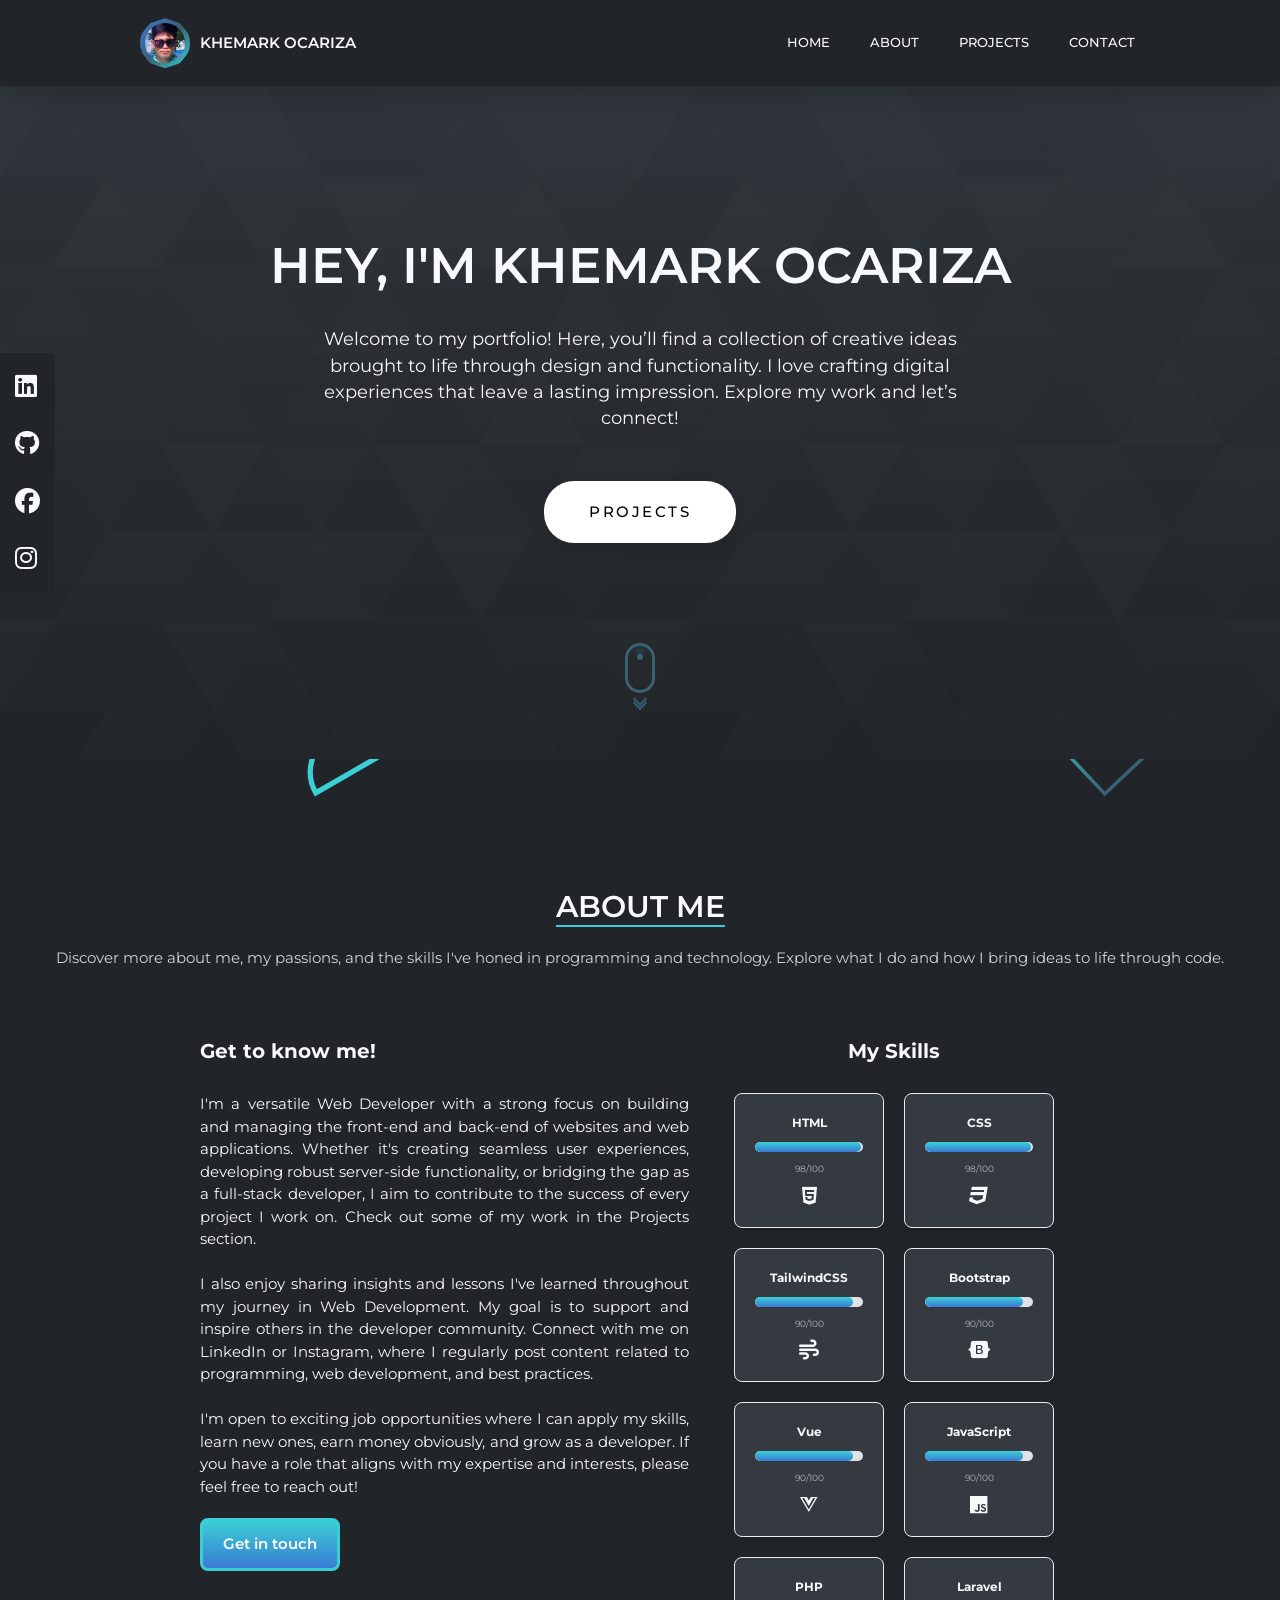
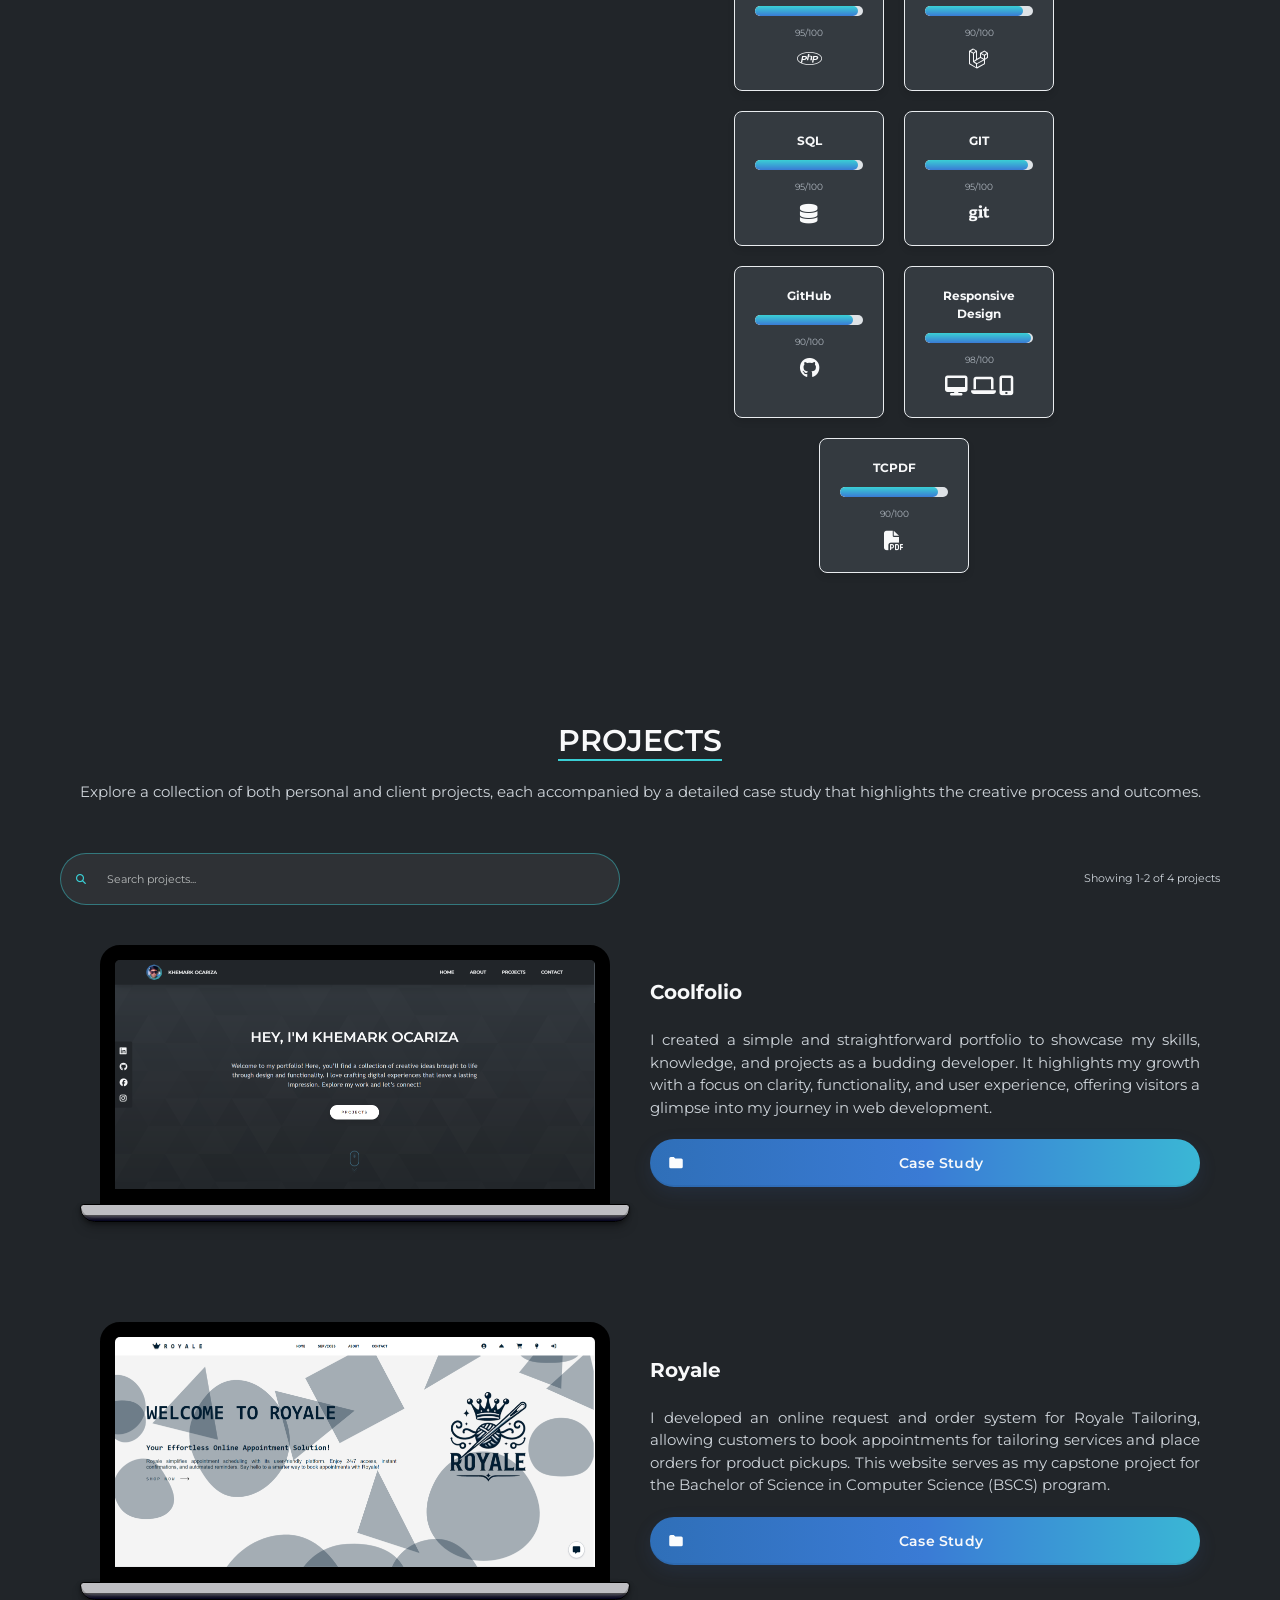
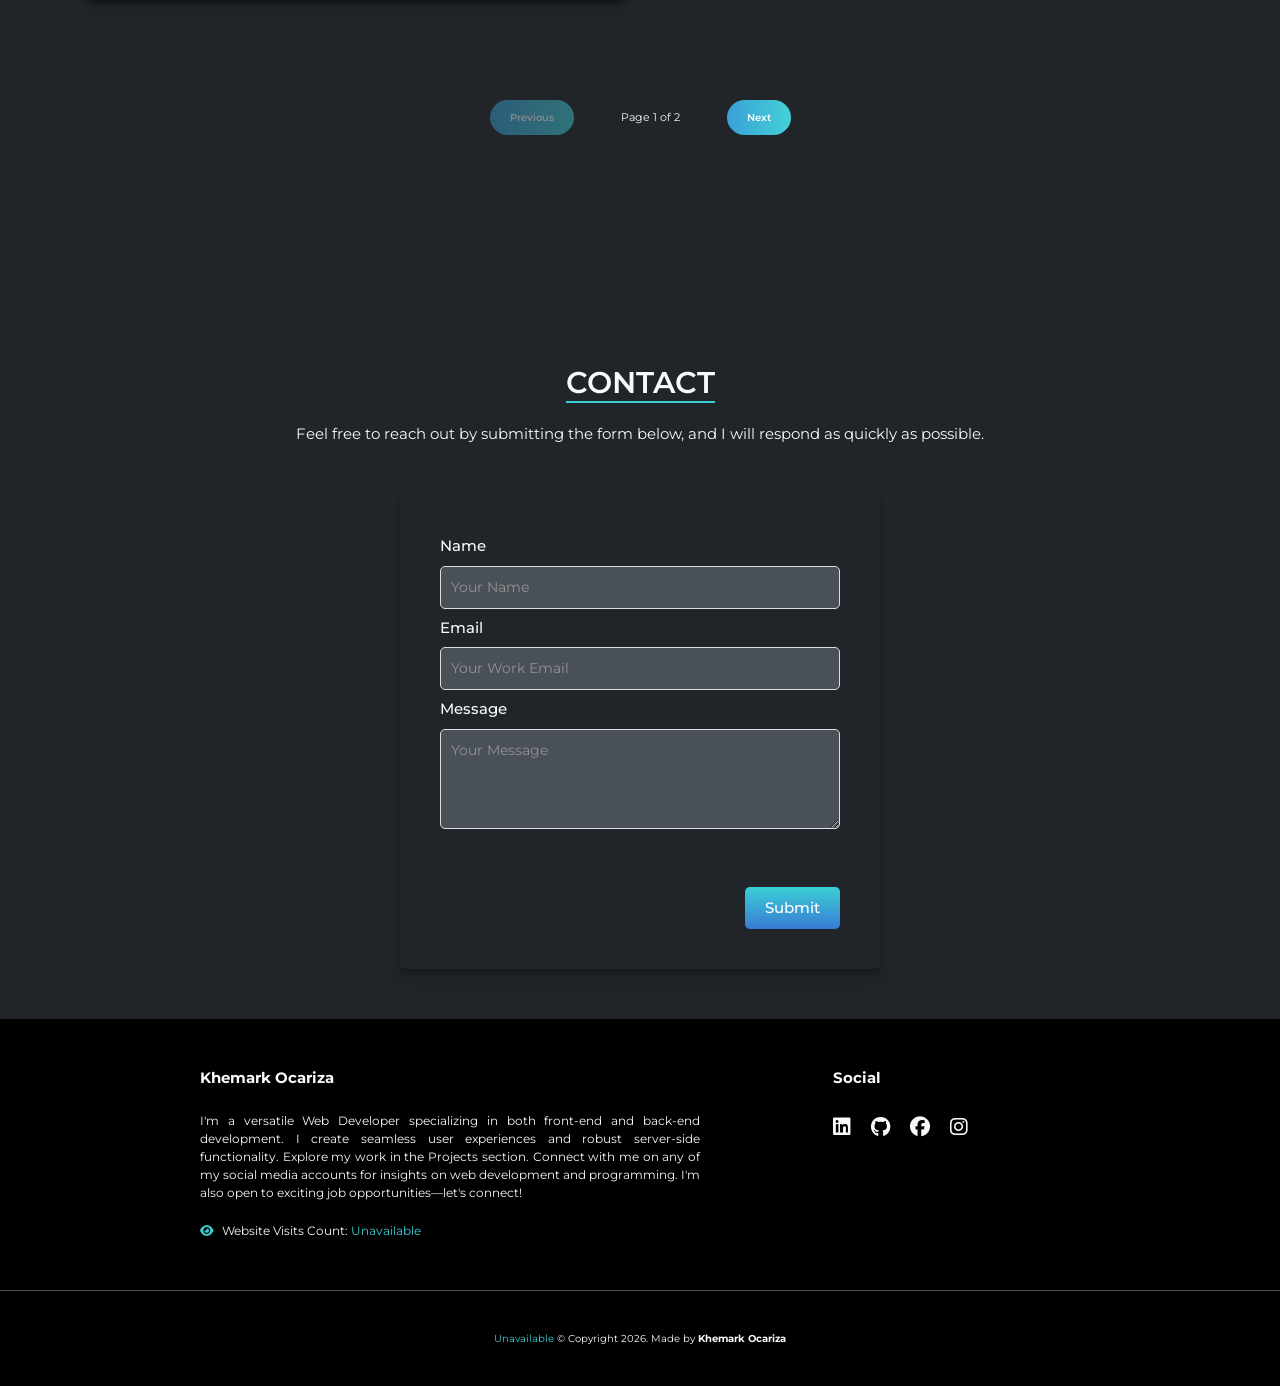
==== index.html @ db2e4b5e "Add project search and pagination features to enhance project navigation Co-authored-by: Copilot <co" ====
<!DOCTYPE html>
<html lang="en">
<head>
    <meta charset="utf-8" />
    <meta name="viewport" content="width=device-width, initial-scale=1" />
    <title>Khemark Ocariza - Coolfolio</title>
    <link rel="icon" href="system_images/me1.jpg" type="image/jpeg">
    <link rel="shortcut icon" href="system_images/me1.jpg" type="image/jpeg">
    <link rel="apple-touch-icon" href="system_images/me1.jpg">
    <meta name="theme-color" content="#ffffff">
    <link rel="stylesheet" href="https://cdn.jsdelivr.net/npm/bootstrap@5.3.3/dist/css/bootstrap.min.css">
    <link rel="stylesheet" href="https://cdnjs.cloudflare.com/ajax/libs/font-awesome/6.5.0/css/all.min.css">
    <link rel="stylesheet" href="css/main.css">
</head>
<body>

    <!-- NAVBAR -->
    <nav class="navbar navbar-expand-lg  sticky-top z-5 nav-container">
        <div class="container-fluid d-flex justify-content-between align-items-center p-1 pe-3 ps-4 p-md-2   ps-xl-5 pe-xl-5   ps-xxl-5 pe-xxl-5">
            <a href="" class="navbar-brand d-flex gap-3 justify-content-center align-items-center text-decoration-none ms-xl-5 ms-lg-5 ms-md-2">
                <img src="system_images/me1.jpg" alt="" class="profile-image">
                <p class="mb-0 text-primary fs-4  fw-semibold text-uppercase brand-text ">Khemark Ocariza</p>
            </a>

            <button class="navbar-toggler ms-auto fs-3" type="button" data-bs-toggle="collapse" data-bs-target="#mainNavbar" aria-controls="mainNavbar" aria-expanded="false" aria-label="Toggle navigation" id="navbarTogglerBtn">
                <i class="fas fa-bars fa-lg" style="color: var(--color10);" id="navbarTogglerIcon"></i>
            </button>

            <div class="collapse navbar-collapse " id="mainNavbar">
                <ul class="navbar-nav ms-auto mb-2 mb-lg-0 d-flex gap-5 me-xl-5  me-lg-5 ">
                    <li class="nav-item"><a class="nav-link fs-5 " href="#home">home</a></li>
                    <li class="nav-item"><a class="nav-link fs-5 " href="#about">about</a></li>
                    <li class="nav-item"><a class="nav-link fs-5 " href="#projects">projects</a></li>
                    <li class="nav-item"><a class="nav-link fs-5 " href="#contact">contact</a></li>
                </ul>
            </div>
        </div>
    </nav>

    <script>
    (function () {
        const toggler = document.getElementById('navbarTogglerBtn');
        const icon = document.getElementById('navbarTogglerIcon');
        const navbar = document.getElementById('mainNavbar');
        if (!toggler || !icon || !navbar) return;
        navbar.addEventListener('show.bs.collapse', function () { icon.classList.remove('fa-bars'); icon.classList.add('fa-xmark'); });
        navbar.addEventListener('hide.bs.collapse', function () { icon.classList.remove('fa-xmark'); icon.classList.add('fa-bars'); });
    })();
    </script>

    <!-- HOME -->
    <section id="home" class="home container-fluid d-flex flex-column  align-items-center  text-primary">
        <h1 class="home-header text-uppercase mb-5 hidden-animation">Hey, I'm Khemark Ocariza</h1>
        <p class="fs-3 custom-max-width text-center hidden-animation" style="margin-bottom: 50px;">Welcome to my portfolio! Here, you’ll find a collection of creative ideas brought to life through design and functionality. I love crafting digital experiences that leave a lasting impression. Explore my work and let’s connect!</p>
        <button class="hidden-animation" onclick="location.href='#projects';">Projects</button>
        <div class="scrolldown "><div class="chevrons"><div class="chevrondown"></div><div class="chevrondown"></div></div></div>
        <div class="socials-container ">
            <a href="https://www.linkedin.com/in/khemark-ocariza-509b71215/" target="_blank"><i class="fab fa-linkedin"></i></a>
            <a href="https://github.com/Faithan" target="_blank"><i class="fab fa-github"></i></a>
            <a href="https://web.facebook.com/profile.php?id=100009511302416" target="_blank"><i class="fab fa-facebook"></i></a>
            <a href="https://www.instagram.com/m0n0s_/" target="_blank"><i class="fab fa-instagram"></i></a>
        </div>
    </section>

    <!-- ABOUT -->
    <section class="about" id="about">
        <div class="about-header"><h1 class="text-primary hidden-animation">About me</h1>
            <p class="hidden-animation">Discover more about me, my passions, and the skills I've honed in programming and technology. Explore what I do and how I bring ideas to life through code.</p>
        </div>
        <div class="about-content-container">
            <div class="about-self hidden-animation">
                <h1 class="text-primary fw-bold">Get to know me!</h1>
                <p class="text-primary">I'm a versatile Web Developer with a strong focus on building and managing the front-end and back-end of websites and web applications. Whether it's creating seamless user experiences, developing robust server-side functionality, or bridging the gap as a full-stack developer, I aim to contribute to the success of every project I work on. Check out some of my work in the Projects section.<br><br> I also enjoy sharing insights and lessons I've learned throughout my journey in Web Development. My goal is to support and inspire others in the developer community. Connect with me on LinkedIn or Instagram, where I regularly post content related to programming, web development, and best practices.<br><br> I'm open to exciting job opportunities where I can apply my skills, learn new ones, earn money obviously, and grow as a developer. If you have a role that aligns with my expertise and interests, please feel free to reach out!</p>
                <button onclick="location.href='#contact';" class="">Get in touch</button>
            </div>
            <div class="about-skills hidden-animation">
                <h1 class="text-primary fw-bold">My Skills</h1>
                <div class="skill-container ">
                    <!-- skill boxes preserved from components -->
                    <div class="skill-box"><span>HTML</span><div class="skill-bar"><div class="skill-level " style="width: 98%;"></div></div><p>98/100</p><div class="icon-container"><i class="fa-brands fa-html5"></i></div></div>
                    <div class="skill-box"><span>CSS</span><div class="skill-bar"><div class="skill-level " style="width: 98%;"></div></div><p>98/100</p><div class="icon-container"><i class="fa-brands fa-css3"></i></div></div>
                    <div class="skill-box"><span>TailwindCSS</span><div class="skill-bar"><div class="skill-level " style="width: 90%;"></div></div><p>90/100</p><div class="icon-container "><i class="fa-solid fa-wind"></i></div></div>
                    <div class="skill-box"><span>Bootstrap</span><div class="skill-bar"><div class="skill-level " style="width: 90%;"></div></div><p>90/100</p><div class="icon-container"><i class="fa-brands fa-bootstrap"></i></div></div>
                    <div class="skill-box"><span>Vue</span><div class="skill-bar"><div class="skill-level " style="width: 90%;"></div></div><p>90/100</p><div class="icon-container"><i class="fa-brands fa-vuejs"></i></div></div>
                    <div class="skill-box"><span>JavaScript</span><div class="skill-bar"><div class="skill-level " style="width: 90%;"></div></div><p>90/100</p><div class="icon-container"><i class="fa-brands fa-js"></i></div></div>
                    <div class="skill-box"><span>PHP</span><div class="skill-bar"><div class="skill-level " style="width: 95%;"></div></div><p>95/100</p><div class="icon-container"><i class="fa-brands fa-php"></i></div></div>
                    <div class="skill-box"><span>Laravel</span><div class="skill-bar"><div class="skill-level " style="width: 90%;"></div></div><p>90/100</p><div class="icon-container"><i class="fa-brands fa-laravel"></i></div></div>
                    <div class="skill-box"><span>SQL</span><div class="skill-bar"><div class="skill-level " style="width: 95%;"></div></div><p>95/100</p><div class="icon-container"><i class="fa-solid fa-database"></i></div></div>
                    <div class="skill-box"><span>GIT</span><div class="skill-bar"><div class="skill-level " style="width: 95%;"></div></div><p>95/100</p><div class="icon-container"><i class="fa-brands fa-git"></i></div></div>
                    <div class="skill-box"><span>GitHub</span><div class="skill-bar"><div class="skill-level " style="width: 90%;"></div></div><p>90/100</p><div class="icon-container"><i class="fa-brands fa-github"></i></div></div>
                    <div class="skill-box"><span>Responsive Design</span><div class="skill-bar"><div class="skill-level " style="width: 98%;"></div></div><p>98/100</p><div class="icon-container"><i class="fa-solid fa-desktop"></i> <i class="fa-solid fa-laptop"></i> <i class="fa-solid fa-mobile-screen-button"></i></div></div>
                    <div class="skill-box"><span>TCPDF</span><div class="skill-bar"><div class="skill-level " style="width: 90%;"></div></div><p>90/100</p><div class="icon-container"><i class="fa-solid fa-file-pdf"></i></div></div>
                </div>
            </div>
        </div>
    </section>

    <!-- PROJECTS -->
    <section class="projects" id="projects">
        <div class="projects-header hidden-animation">
            <h1 class="">Projects</h1>
            <p>Explore a collection of both personal and client projects, each accompanied by a detailed case study that highlights the creative process and outcomes.</p>
        </div>
        <div class="projects-tools hidden-animation">
            <div class="projects-search">
                <i class="fa-solid fa-magnifying-glass" aria-hidden="true"></i>
                <input type="text" id="projectSearchInput" placeholder="Search projects..." aria-label="Search projects">
            </div>
            <p class="projects-meta" id="projectsMeta" aria-live="polite"></p>
        </div>
        <div class="projects-base-container">
            <!-- Coolfolio -->
            <div class="project-container hidden-animation">
                <div class="project-image "><div class="laptop-container"><img src="system_images/coolfolio.png" alt="Project Image" /><div class="laptop-keyboard"></div></div></div>
                <div class="project-info "><h2>Coolfolio</h2><p>I created a simple and straightforward portfolio to showcase my skills, knowledge, and projects as a budding developer. It highlights my growth with a focus on clarity, functionality, and user experience, offering visitors a glimpse into my journey in web development.</p>
                    <button type="button" class="Documents-btn" data-bs-toggle="modal" data-bs-target="#coolfolioModal"><span class="text">Case Study</span></button>
                </div>
            </div>

            <!-- Royale -->
            <div class="project-container hidden-animation">
                <div class="project-image "><div class="laptop-container"><img src="system_images/royale.png" alt="Project Image" /><div class="laptop-keyboard"></div></div></div>
                <div class="project-info "><h2>Royale</h2><p>I developed an online request and order system for Royale Tailoring, allowing customers to book appointments for tailoring services and place orders for product pickups. This website serves as my capstone project for the Bachelor of Science in Computer Science (BSCS) program.</p>
                    <button type="button" class="Documents-btn" data-bs-toggle="modal" data-bs-target="#royaleModal"><span class="text">Case Study</span></button>
                </div>
            </div>

            <!-- Estregan -->
            <div class="project-container hidden-animation">
                <div class="project-image "><div class="laptop-container"><img src="system_images/estregan_pic.png" alt="Project Image" /><div class="laptop-keyboard"></div></div></div>
                <div class="project-info "><h2>Estregan Beach Resort</h2><p>I developed an online reservation system for Estregan Beach Resort, allowing customers to easily book rooms and cottages. This system streamlines the resort’s reservation process, making it more organized and efficient for the owner. This project is part of my Bachelor of Science in Computer Science (BSCS) coursework.</p>
                    <button type="button" class="Documents-btn" data-bs-toggle="modal" data-bs-target="#estreganModal"><span class="text">Case Study</span></button>
                </div>
            </div>

            <!-- CKCM Grading -->
            <div class="project-container hidden-animation">
                <div class="project-image "><div class="laptop-container"><img src="system_images/ckcm_grading.png" alt="Project Image" /><div class="laptop-keyboard"></div></div></div>
                <div class="project-info "><h2>CKCM Grading System</h2><p>We designed and implemented the CKCM Grading System, a web-based platform that simplifies the process of managing and calculating student grades. This system enhances efficiency and accuracy for educators, providing an intuitive interface for inputting, updating, and reviewing grades. It was developed as part of my Bachelor of Science in Computer Science (BSCS) coursework during my internship.</p>
                    <button type="button" class="Documents-btn" data-bs-toggle="modal" data-bs-target="#ckcmGradingModal"><span class="text">Case Study</span></button>
                </div>
            </div>

            <!-- Modals (copied from components/projects.html) -->
            <!-- coolfolioModal -->
            <div class="modal fade" id="coolfolioModal" tabindex="-1" aria-labelledby="coolfolioModalLabel" aria-hidden="true"><div class="modal-dialog modal-lg"><div class="modal-content"><div class="modal-header"><h4 class="modal-title text-secondary" id="coolfolioModalLabel">Case Study</h4><button type="button" class="btn-close" data-bs-dismiss="modal" aria-label="Close"></button></div><div class="modal-body text-center d-flex flex-column align-items-center justify-content-start modal-overflow"><h1 class="fs-1 fw-bold my-2">Coolfolio </h1><div class="project-image "><div class="laptop-container"><img src="system_images/coolfolio.png" alt="Project Image" /><div class="laptop-keyboard"></div></div></div><h2 class="my-3">Project Overview</h2><div class="modal-paragraph "><p class="text-justify my-3">I created a simple and straightforward portfolio to showcase my skills, knowledge, and projects as a budding developer. This portfolio is a reflection of my dedication to learning and growth, presenting my abilities in a way that is both accessible and visually appealing. It serves as a snapshot of my journey so far, highlighting my determination to master the fundamentals of web development.</p><p class="text-justify my-3">The portfolio is designed with clarity and functionality in mind, ensuring a user-friendly experience for visitors. It includes sections that effectively organize my work, making it easy for viewers to explore my projects, skills, and background. By focusing on clean design and intuitive navigation, I aimed to create a platform that not only informs but also engages those who view it.</p><p class="text-justify my-3">As a personal milestone, this portfolio symbolizes my transition from a learner to a creator, demonstrating the skills I've acquired and the progress I've made. It also acts as a professional introduction, showcasing my passion for web development and my commitment to continuous improvement. I hope that through this project, visitors can see the potential I bring as a future full-stack developer.</p><div class="project-language "><h2 class="my-3">Tool Used</h2><div class="language-container"><div><i class="fa-brands fa-html5"></i> HTML</div><div><i class="fa-brands fa-css3-alt"></i> CSS</div><div><i class="fa-brands fa-bootstrap"></i> Bootstrap</div><div><i class="fa-brands fa-js"></i> JavaScript</div><div><i class="fa-brands fa-git-alt"></i> GIT</div><div><i class="fa-brands fa-github"></i> Github</div><div><i class="fa-brands fa-font-awesome"></i> Fontawesome</i></div></div></div><div class="link-container"><h2 class="my-3 fs-3 ">See Live</h2><a href="index.html" id="visit" class="text-secondary">Visit Website <i class="fa-solid fa-up-right-from-square"></i></a></div></div></div><div class="modal-footer"><button type="button" class="btn btn-secondary px-3 py-2" data-bs-dismiss="modal">Close</button></div></div></div></div>

            <!-- royaleModal -->
            <div class="modal fade" id="royaleModal" tabindex="-1" aria-labelledby="royaleModalLabel" aria-hidden="true"><div class="modal-dialog modal-lg"><div class="modal-content"><div class="modal-header"><h4 class="modal-title text-secondary" id="royaleModalLabel">Case Study</h4><button type="button" class="btn-close" data-bs-dismiss="modal" aria-label="Close"></button></div><div class="modal-body text-center d-flex flex-column align-items-center justify-content-start modal-overflow"><p class="fs-1 fw-bold my-2">Royale</p><div class="project-image "><div class="laptop-container"><img src="system_images/royale.png" alt="Project Image" /><div class="laptop-keyboard"></div></div></div><h2 class="my-3 ">Project Overview</h2><div class="modal-paragraph  "><p class="text-justify my-3">I developed an online request and order system for Royale Tailoring, allowing customers to book appointments for tailoring services and place orders for product pickups. This website serves as my capstone project for the Bachelor of Science in Computer Science (BSCS) program.</p><div class="project-language "><h2 class="my-3">Tool Used</h2><div class="language-container"><div><i class="fa-brands fa-html5"></i> HTML</div><div><i class="fa-brands fa-css3-alt"></i> CSS</div><div><i class="fa-brands fa-php"></i> PHP</div><div><i class="fa-solid fa-database"></i> MySQL</div><div><i class="fa-brands fa-js"></i> JavaScript</div><div><i class="fa-brands fa-git-alt"></i> GIT</div><div><i class="fa-brands fa-github"></i> Github</div><div><i class="fa-brands fa-font-awesome"></i> Fontawesome</div><div><i class="fa-solid fa-bell"></i> Toastr</div><div><i class="fa-solid fa-check-double"></i> SweetAlert2</div></div></div><div class="link-container"><h2 class="my-3 fs-3 ">See Live</h2><a href="https://royaletailoring.free.nf/" target="_blank" id="visit" class="text-secondary">Visit Website <i class="fa-solid fa-up-right-from-square "></i></a></div></div></div><div class="modal-footer"><button type="button" class="btn btn-secondary py-2 px-3" data-bs-dismiss="modal">Close</button></div></div></div></div>

            <!-- estreganModal -->
            <div class="modal fade" id="estreganModal" tabindex="-1" aria-labelledby="estreganModalLabel" aria-hidden="true"><div class="modal-dialog modal-lg "><div class="modal-content"><div class="modal-header"><h4 class="modal-title  text-secondary" id="estreganModalLabel">Case Study</h4><button type="button" class="btn-close" data-bs-dismiss="modal" aria-label="Close"></button></div><div class="modal-body text-center d-flex flex-column align-items-center justify-content-start modal-overflow"><p class="fs-1 fw-bold my-2">Estregan Beach Resort</p><div class="project-image "><div class="laptop-container"><img src="system_images/estregan_pic.png" alt="Project Image" /><div class="laptop-keyboard"></div></div></div><h2 class="my-3 ">Project Overview</h2><div class="modal-paragraph "><p class="text-justify my-3">I developed an online reservation system for Estregan Beach Resort, allowing customers to easily book rooms and cottages. This system streamlines the resort’s reservation process, making it more organized and efficient for the owner. This project is part of my Bachelor of Science in Computer Science (BSCS) coursework.</p><p class="text-justify my-3">This project marks the beginning of my journey into web development and serves as an experimentation ground for learning how to create a fully functional website. While it may not yet be a polished or fully secured system, it represents my efforts as a student to understand the complexities of building web applications. Please keep in mind that this is a school project, and perfection is not the goal—but rather, the opportunity to learn and grow as a developer.</p><p class="text-justify my-3">As you explore the system, you will notice that it introduces various features that showcase my budding skills in full-stack web development. From designing user interfaces to implementing backend functionality, this project demonstrates the range of technical abilities I’ve acquired during my studies. Although it may have its limitations, I hope it provides a glimpse of my potential and dedication to learning.</p><div class="project-language "><h2 class="my-3">Tool Used</h2><div class="language-container "><div><i class="fa-brands fa-html5"></i> HTML</div><div><i class="fa-brands fa-css3-alt"></i> CSS</div><div><i class="fa-brands fa-php"></i> PHP</div><div><i class="fa-solid fa-database"></i> MySQL</div><div><i class="fa-brands fa-js"></i> JavaScript</div><div><i class="fa-brands fa-git-alt"></i> GIT</div><div><i class="fa-brands fa-github"></i> Github</div><div><i class="fa-brands fa-font-awesome"></i> Fontawesome</div><div><i class="fa-solid fa-bell"></i> Toastr</div><div><i class="fa-solid fa-check-double"></i> SweetAlert2</div></div></div><div class="link-container"><h2 class="my-3 ">See Live</h2><a href="https://estreganbeachresort.ct.ws/" target="_blank" id="visit" class="text-secondary">Visit Website <i class="fa-solid fa-up-right-from-square "></i></a></div></div></div><div class="modal-footer"><button type="button" class="btn btn-secondary py-2 px-3" data-bs-dismiss="modal">Close</button></div></div></div></div>

            <!-- ckcmGradingModal -->
            <div class="modal fade" id="ckcmGradingModal" tabindex="-1" aria-labelledby="ckcmGradingModalLabel" aria-hidden="true"><div class="modal-dialog modal-lg "><div class="modal-content"><div class="modal-header"><h4 class="modal-title  text-secondary" id="ckcmGradingModalLabel">Case Study</h4><button type="button" class="btn-close" data-bs-dismiss="modal" aria-label="Close"></button></div><div class="modal-body text-center d-flex flex-column align-items-center justify-content-start modal-overflow"><p class="fs-1 fw-bold my-2">CKCM Grading</p><div class="project-image "><div class="laptop-container"><img src="system_images/ckcm_grading.png" alt="Project Image" /><div class="laptop-keyboard"></div></div></div><h2 class="my-3 ">Project Overview</h2><div class="modal-paragraph"><p class="text-justify my-3">The CKCM Grading System is a web-based application designed to streamline the grading process for educators. This system allows teachers to efficiently manage student records, compute grades, and generate reports, all within a user-friendly interface.</p><p class="text-justify my-3">This project was developed as part of my academic journey in the Bachelor of Science in Computer Science (BSCS) program as Intern. It represents my commitment to creating practical solutions that address real-world challenges in education. While the system is not yet fully optimized or secured, it serves as a testament to my growth as a developer and my ability to build functional web applications.</p><p class="text-justify my-3">Through this project, I gained valuable experience in full-stack web development, including database management, backend programming, and responsive design. Although there is room for improvement, the CKCM Grading System highlights my dedication to learning and my passion for creating tools that make a difference.</p><div class="project-language "><h2 class="my-3">Tool Used</h2><div class="language-container "><div><i class="fa-brands fa-laravel"></i> Laravel</div><div><i class="fa-brands fa-html5"></i> HTML</div><div><i class="fa-brands fa-css3-alt"></i> CSS</div><div><i class="fa-brands fa-php"></i> PHP</div><div><i class="fa-solid fa-database"></i> MySQL</div><div><i class="fa-brands fa-js"></i> JavaScript</div><div><i class="fa-brands fa-git-alt"></i> GIT</div><div><i class="fa-brands fa-github"></i> Github</div><div><i class="fa-brands fa-font-awesome"></i> Fontawesome</div><div><i class="fa-solid fa-file-pdf"></i> TCPDF</div></div></div><div class="link-container"><h2 class="my-3 fs-3 ">See Live</h2><a href="https://grades.ckcm.edu.ph/" target="_blank" id="visit" class="text-secondary">Visit Website <i class="fa-solid fa-up-right-from-square "></i></a></div></div></div><div class="modal-footer"><button type="button" class="btn btn-secondary py-2 px-3" data-bs-dismiss="modal">Close</button></div></div></div></div>

        </div>
        <p class="projects-no-results" id="projectsNoResults">No projects matched your search.</p>
        <div class="projects-pagination hidden-animation" id="projectsPagination" aria-label="Projects pagination">
            <button type="button" class="projects-page-btn" id="projectsPrevBtn">Previous</button>
            <span class="projects-page-indicator" id="projectsPageInfo"></span>
            <button type="button" class="projects-page-btn" id="projectsNextBtn">Next</button>
        </div>
    </section>

    <!-- CONTACT -->
    <section class="contact" id="contact" style="padding-top: 80px;">
        <h1 class="hidden-animation">Contact</h1>
        <p class="text-primary hidden-animation">Feel free to reach out by submitting the form below, and I will respond as quickly as possible.</p>
        <div class="contact-container hidden-animation">
            <form id="contactForm" action="https://api.web3forms.com/submit" method="POST">
                <!-- Replace with your Access Key -->
                <input type="hidden" name="access_key" value="a54c7ac8-4e1f-4883-aa63-b87e866d75a8">

                <!-- Form Inputs -->
                <label for="">Name</label>
                <input type="text" name="name" required placeholder="Your Name">
                <label for="">Email</label>
                <input type="email" name="email" required placeholder="Your Work Email">
                <label for="">Message</label>
                <textarea name="message" required placeholder="Your Message"></textarea>

                <!-- Honeypot Spam Protection -->
                <input type="checkbox" name="botcheck" class="hidden" style="display: none;">

                <p id="contactSuccessMsg"></p> <!-- Add an ID for targeting -->

                <button type="submit">Submit</button>
            </form>
        </div>
    </section>

    <!-- Loading Spinner (Hidden by default) -->
    <div id="loadingScreen" style="display: none;">
        <div class="spinner"></div>
    </div>

    <!-- Styles for Loading Spinner -->
    <style>
        /* Full-screen overlay */
        #loadingScreen {
            position: fixed;
            top: 0;
            left: 0;
            width: 100%;
            height: 100%;
            background: rgba(0, 0, 0, 0.5);
            display: flex;
            justify-content: center;
            align-items: center;
            z-index: 9999;
        }

        /* Spinner style */
        .spinner {
            border: 8px solid #f3f3f3;
            /* Light gray */
            border-top: 8px solid var(--color10);
            /* Blue */
            border-radius: 50%;
            width: 50px;
            height: 50px;
            animation: spin 1s linear infinite;
        }

        /* Spinner animation */
        @keyframes spin {
            0% {
                transform: rotate(0deg);
            }

            100% {
                transform: rotate(360deg);
            }
        }
    </style>

    <script>
        document.getElementById('contactForm').addEventListener('submit', function (event) {
            event.preventDefault(); // Prevent the default form submission

            // Show loading screen
            document.getElementById('loadingScreen').style.display = 'flex';

            // Submit the form using Fetch API
            fetch('https://api.web3forms.com/submit', {
                method: 'POST',
                body: new FormData(this)
            })
                .then(response => response.json())
                .then(data => {
                    // Hide the loading screen
                    document.getElementById('loadingScreen').style.display = 'none';

                    if (data.success) {
                        // Show Bootstrap success alert in the <p> tag
                        document.getElementById('contactSuccessMsg').innerHTML =
                            '<div class="alert alert-success mt-3 d-flex align-items-center" role="alert">' +
                            '<i class="fa-solid fa-circle-check me-2"></i>' +
                            'Thank you! Your message has been sent successfully.' +
                            '</div>';
                        // Optionally reset the form
                        document.getElementById('contactForm').reset();
                    } else {
                        // Show Bootstrap error alert in the <p> tag
                        document.getElementById('contactSuccessMsg').innerHTML =
                            '<div class="alert alert-danger mt-3 d-flex align-items-center" role="alert">' +
                            '<i class="fa-solid fa-circle-xmark me-2"></i>' +
                            'Something went wrong. Please try again later.' +
                            '</div>';
                    }
                })
                .catch(error => {
                    // Hide the loading screen
                    document.getElementById('loadingScreen').style.display = 'none';

                    console.error('Error:', error);
                    document.getElementById('contactSuccessMsg').innerHTML =
                        '<div class="alert alert-danger mt-3 d-flex align-items-center" role="alert">' +
                        '<i class="fa-solid fa-triangle-exclamation me-2"></i>' +
                        'There was an issue submitting your form. Please try again later.' +
                        '</div>';
                });
        });
    </script>

    <!-- FOOTER -->
    <footer>
        <div class="footer-info-container">
            <div class="footer-info">
                <h1 class="fw-bold">Khemark Ocariza</h1>
                <p>I'm a versatile Web Developer specializing in both front-end and back-end development. I create seamless user experiences and robust server-side functionality. Explore my work in the Projects section. Connect with me on any of my social media accounts for insights on web development and programming. I'm also open to exciting job opportunities—let's connect!</p>
                <p><i class="fa-solid fa-eye me-2 text-secondary"></i> Website Visits Count: <span id="visit-count" class="text-secondary">Loading...</span></p>
            </div>
            <div class="footer-social-info"><h1 class="fw-bold"> Social</h1><div class="footer-social-container"><a href="https://www.linkedin.com/in/khemark-ocariza-509b71215/" target="_blank"><i class="fab fa-linkedin"></i></a><a href="https://github.com/Faithan" target="_blank"><i class="fab fa-github"></i></a><a href="https://web.facebook.com/profile.php?id=100009511302416" target="_blank"><i class="fab fa-facebook"></i></a><a href="https://www.instagram.com/m0n0s_/" target="_blank"><i class="fab fa-instagram"></i></a></div></div>
        </div>
        <div class="copyright-container"><p class="text-primary"><span id="release-version" class="text-secondary">Loading...</span> © Copyright <span id="current-year"></span>. Made by <a href="">Khemark Ocariza</a></p></div>
    </footer>

    <script>
        (function () { const el = document.getElementById('release-version'); if (!el) return; const repoOwner = 'faithan'; const repoName = 'Coolfolio'; fetch(`https://api.github.com/repos/${repoOwner}/${repoName}/releases/latest`).then(r=>{ if(!r.ok) throw new Error('Failed'); return r.json() }).then(data=>{ el.textContent = data.tag_name || 'Unavailable' }).catch(()=>{ el.textContent = 'Unavailable' }); })();
        (function () { const el = document.getElementById('visit-count'); if (!el) return; fetch('https://visits.deno.dev/faithan-coolfolio').then(r=>r.json()).then(d=>{ el.textContent = d.total }).catch(()=>{ el.textContent = 'Unavailable' }); })();
        (function () { const el = document.getElementById('current-year'); if (el) el.textContent = new Date().getFullYear(); })();

        (function () {
            const searchInput = document.getElementById('projectSearchInput');
            const projectsMeta = document.getElementById('projectsMeta');
            const projectsNoResults = document.getElementById('projectsNoResults');
            const pagination = document.getElementById('projectsPagination');
            const prevBtn = document.getElementById('projectsPrevBtn');
            const nextBtn = document.getElementById('projectsNextBtn');
            const pageInfo = document.getElementById('projectsPageInfo');
            const listContainer = document.querySelector('.projects-base-container');

            if (!searchInput || !projectsMeta || !projectsNoResults || !pagination || !prevBtn || !nextBtn || !pageInfo || !listContainer) return;

            const allProjects = Array.from(listContainer.querySelectorAll('.project-container'));
            if (!allProjects.length) return;

            const itemsPerPage = 2;
            let currentPage = 1;
            let filteredProjects = [...allProjects];

            const clamp = (num, min, max) => Math.min(Math.max(num, min), max);

            function applyFilter() {
                const query = searchInput.value.trim().toLowerCase();
                filteredProjects = allProjects.filter((project) => {
                    const title = project.querySelector('h2')?.textContent.toLowerCase() || '';
                    const description = project.querySelector('p')?.textContent.toLowerCase() || '';
                    return title.includes(query) || description.includes(query);
                });
                currentPage = 1;
                render();
            }

            function render() {
                const totalItems = filteredProjects.length;
                const totalPages = Math.max(1, Math.ceil(totalItems / itemsPerPage));
                currentPage = clamp(currentPage, 1, totalPages);

                const start = (currentPage - 1) * itemsPerPage;
                const end = start + itemsPerPage;
                const visibleProjects = new Set(filteredProjects.slice(start, end));

                allProjects.forEach((project) => {
                    project.style.display = visibleProjects.has(project) ? 'flex' : 'none';
                });

                if (!totalItems) {
                    projectsMeta.textContent = 'Showing 0 of 0 projects';
                    pageInfo.textContent = 'Page 0 of 0';
                } else {
                    const startItem = start + 1;
                    const endItem = Math.min(end, totalItems);
                    projectsMeta.textContent = `Showing ${startItem}-${endItem} of ${totalItems} projects`;
                    pageInfo.textContent = `Page ${currentPage} of ${totalPages}`;
                }

                projectsNoResults.classList.toggle('show', totalItems === 0);
                pagination.style.display = totalItems > 0 ? 'flex' : 'none';

                prevBtn.disabled = currentPage <= 1;
                nextBtn.disabled = currentPage >= totalPages;
            }

            prevBtn.addEventListener('click', function () {
                currentPage -= 1;
                render();
            });

            nextBtn.addEventListener('click', function () {
                currentPage += 1;
                render();
            });

            searchInput.addEventListener('input', applyFilter);

            render();
        })();
    </script>

    <script src="https://cdn.jsdelivr.net/npm/bootstrap@5.3.3/dist/js/bootstrap.bundle.min.js"></script>
    <script src="js/animation.js"></script>
</body>
</html>
---- css/main.css ----
@font-face {
    font-family: montserrat;
    src: url(../fonts/Montserrat-VariableFont_wght.ttf);
}

* {
    margin: 0;
    padding: 0;
    font-family: montserrat;
    scroll-behavior: smooth;
}


button {
    cursor: pointer;
}

a {
    cursor: pointer;
}

body p {
    margin: 0;
    padding: 0;
}

:root {

    font-size: 62.5%;
    /* 10px on default */



    --text-color: #f8f9fa !important;
    --text-color2: #ced4da;
    --background-color: #212529;
    --background-color-rgb: 33, 37, 41;

    --color1: #f8f9fa;
    --color2: #e9ecef;
    --color3: #dee2e6;
    --color4: #ced4da;
    --color5: #adb5bd;
    --color6: #6c757d;
    --color7: #495057;
    --color8: #343a40;
    --color9: #212529;


    --color10: #3acfd5;
    --color11: #3a6073;
    --color12: #3a7bd5;
}

body .text-primary {
    color: var(--text-color) !important;
}

body .text-secondary {
    color: var(--color10) !important;
}



body {
    background-color: var(--background-color) !important;

}


.dark-mode {}



/* scroll bar settings */


::-webkit-scrollbar {
    width: 5px;
}

/* Track */
::-webkit-scrollbar-track {
    background: var(--color8);
}

/* Handle */
::-webkit-scrollbar-thumb {
    background: var(--color7);
}

/* Handle on hover */
::-webkit-scrollbar-thumb:hover {
    background: var(--color6);
}



/* page animation */
.hidden-animation {
    opacity: 0;
    transform: translateY(20px);
    transition: opacity 0.6s ease-out, transform 0.6s ease-out;
}

.visible-animation {
    opacity: 1;
    transform: translateY(0);
}



.modal-content {
    background-color: var(--background-color) !important;
    color: var(--text-color) !important;
}

.modal-overflow {
    max-height: 80vh !important;
    overflow: auto !important;
}

.modal-paragraph {
    color: var(--text-color2) !important;
    font-size: .9rem !important;
    line-height: 1.5 !important;
    max-width: 90%;
    text-align: justify !important;
}
























/* nav */
.nav-container {
    padding: 10px 80px;
    background-color: var(--color9);
    box-shadow: rgba(0, 0, 0, 0.1) 0px 20px 25px -5px, rgba(0, 0, 0, 0.04) 0px 10px 10px -5px;
}

.nav-link {
    color: var(--text-color) !important;
    text-transform: uppercase !important;
    font-weight: 500 !important;

}

.nav-link:hover {
    color: var(--color10) !important;
}


.profile-image {
    height: 50px;
    width: 50px;

    border-radius: 50%;
    padding: 5px;
    background-image: linear-gradient(to bottom right, #3a7bd5, #3a6073, #3acfd5);
    -webkit-clip-path: polygon(50% 0%, 80% 10%, 100% 35%, 100% 65%, 80% 90%, 50% 100%, 20% 90%, 0 65%, 0 35%, 20% 10%);
    clip-path: polygon(50% 0%, 80% 10%, 100% 35%, 100% 65%, 80% 90%, 50% 100%, 20% 90%, 0 65%, 0 35%, 20% 10%);
}

body .navbar-toggler {
    border: 0 !important;
    /* Optional: border color */
}

.navbar-toggler .navbar-toggler-icon {
    display: none;
}










/* home */
.home {
    width: 100%;
    padding-top: 150px;
    padding-bottom: 50px;
    background-attachment: fixed;
    display: flex;
    justify-content: center;
    background-color: #212529;
    background-image: url("data:image/svg+xml,%3Csvg xmlns='http://www.w3.org/2000/svg' width='100%25'%3E%3Cdefs%3E%3ClinearGradient id='a' gradientUnits='userSpaceOnUse' x1='0' x2='0' y1='0' y2='100%25' gradientTransform='rotate(180,768,367)'%3E%3Cstop offset='0' stop-color='%23212529'/%3E%3Cstop offset='1' stop-color='%23343A40'/%3E%3C/linearGradient%3E%3Cpattern patternUnits='userSpaceOnUse' id='b' width='639' height='532.5' x='0' y='0' viewBox='0 0 1080 900'%3E%3Cg fill-opacity='0.01'%3E%3Cpolygon fill='%23444' points='90 150 0 300 180 300'/%3E%3Cpolygon points='90 150 180 0 0 0'/%3E%3Cpolygon fill='%23AAA' points='270 150 360 0 180 0'/%3E%3Cpolygon fill='%23DDD' points='450 150 360 300 540 300'/%3E%3Cpolygon fill='%23999' points='450 150 540 0 360 0'/%3E%3Cpolygon points='630 150 540 300 720 300'/%3E%3Cpolygon fill='%23DDD' points='630 150 720 0 540 0'/%3E%3Cpolygon fill='%23444' points='810 150 720 300 900 300'/%3E%3Cpolygon fill='%23FFF' points='810 150 900 0 720 0'/%3E%3Cpolygon fill='%23DDD' points='990 150 900 300 1080 300'/%3E%3Cpolygon fill='%23444' points='990 150 1080 0 900 0'/%3E%3Cpolygon fill='%23DDD' points='90 450 0 600 180 600'/%3E%3Cpolygon points='90 450 180 300 0 300'/%3E%3Cpolygon fill='%23666' points='270 450 180 600 360 600'/%3E%3Cpolygon fill='%23AAA' points='270 450 360 300 180 300'/%3E%3Cpolygon fill='%23DDD' points='450 450 360 600 540 600'/%3E%3Cpolygon fill='%23999' points='450 450 540 300 360 300'/%3E%3Cpolygon fill='%23999' points='630 450 540 600 720 600'/%3E%3Cpolygon fill='%23FFF' points='630 450 720 300 540 300'/%3E%3Cpolygon points='810 450 720 600 900 600'/%3E%3Cpolygon fill='%23DDD' points='810 450 900 300 720 300'/%3E%3Cpolygon fill='%23AAA' points='990 450 900 600 1080 600'/%3E%3Cpolygon fill='%23444' points='990 450 1080 300 900 300'/%3E%3Cpolygon fill='%23222' points='90 750 0 900 180 900'/%3E%3Cpolygon points='270 750 180 900 360 900'/%3E%3Cpolygon fill='%23DDD' points='270 750 360 600 180 600'/%3E%3Cpolygon points='450 750 540 600 360 600'/%3E%3Cpolygon points='630 750 540 900 720 900'/%3E%3Cpolygon fill='%23444' points='630 750 720 600 540 600'/%3E%3Cpolygon fill='%23AAA' points='810 750 720 900 900 900'/%3E%3Cpolygon fill='%23666' points='810 750 900 600 720 600'/%3E%3Cpolygon fill='%23999' points='990 750 900 900 1080 900'/%3E%3Cpolygon fill='%23999' points='180 0 90 150 270 150'/%3E%3Cpolygon fill='%23444' points='360 0 270 150 450 150'/%3E%3Cpolygon fill='%23FFF' points='540 0 450 150 630 150'/%3E%3Cpolygon points='900 0 810 150 990 150'/%3E%3Cpolygon fill='%23222' points='0 300 -90 450 90 450'/%3E%3Cpolygon fill='%23FFF' points='0 300 90 150 -90 150'/%3E%3Cpolygon fill='%23FFF' points='180 300 90 450 270 450'/%3E%3Cpolygon fill='%23666' points='180 300 270 150 90 150'/%3E%3Cpolygon fill='%23222' points='360 300 270 450 450 450'/%3E%3Cpolygon fill='%23FFF' points='360 300 450 150 270 150'/%3E%3Cpolygon fill='%23444' points='540 300 450 450 630 450'/%3E%3Cpolygon fill='%23222' points='540 300 630 150 450 150'/%3E%3Cpolygon fill='%23AAA' points='720 300 630 450 810 450'/%3E%3Cpolygon fill='%23666' points='720 300 810 150 630 150'/%3E%3Cpolygon fill='%23FFF' points='900 300 810 450 990 450'/%3E%3Cpolygon fill='%23999' points='900 300 990 150 810 150'/%3E%3Cpolygon points='0 600 -90 750 90 750'/%3E%3Cpolygon fill='%23666' points='0 600 90 450 -90 450'/%3E%3Cpolygon fill='%23AAA' points='180 600 90 750 270 750'/%3E%3Cpolygon fill='%23444' points='180 600 270 450 90 450'/%3E%3Cpolygon fill='%23444' points='360 600 270 750 450 750'/%3E%3Cpolygon fill='%23999' points='360 600 450 450 270 450'/%3E%3Cpolygon fill='%23666' points='540 600 630 450 450 450'/%3E%3Cpolygon fill='%23222' points='720 600 630 750 810 750'/%3E%3Cpolygon fill='%23FFF' points='900 600 810 750 990 750'/%3E%3Cpolygon fill='%23222' points='900 600 990 450 810 450'/%3E%3Cpolygon fill='%23DDD' points='0 900 90 750 -90 750'/%3E%3Cpolygon fill='%23444' points='180 900 270 750 90 750'/%3E%3Cpolygon fill='%23FFF' points='360 900 450 750 270 750'/%3E%3Cpolygon fill='%23AAA' points='540 900 630 750 450 750'/%3E%3Cpolygon fill='%23FFF' points='720 900 810 750 630 750'/%3E%3Cpolygon fill='%23222' points='900 900 990 750 810 750'/%3E%3Cpolygon fill='%23222' points='1080 300 990 450 1170 450'/%3E%3Cpolygon fill='%23FFF' points='1080 300 1170 150 990 150'/%3E%3Cpolygon points='1080 600 990 750 1170 750'/%3E%3Cpolygon fill='%23666' points='1080 600 1170 450 990 450'/%3E%3Cpolygon fill='%23DDD' points='1080 900 1170 750 990 750'/%3E%3C/g%3E%3C/pattern%3E%3C/defs%3E%3Crect x='0' y='0' fill='url(%23a)' width='100%25' height='100%25'/%3E%3Crect x='0' y='0' fill='url(%23b)' width='100%25' height='100%25'/%3E%3C/svg%3E");
    background-size: cover;
}

.home-header {
    font-size: 5rem;
    font-weight: 600;
}


.custom-max-width {
    max-width: 700px;
    /* or any value you prefer */
    margin-left: auto;
    margin-right: auto;
}

.home button {
    width: fit-content;
    align-self: center;
    padding: 1.3em 3em;
    font-size: 1.5rem;
    text-transform: uppercase;
    letter-spacing: 2.5px;
    font-weight: 500;
    color: #000;
    background-color: #fff;
    border: none;
    border-radius: 30px;
    box-shadow: 0px 8px 15px rgba(0, 0, 0, 0.1);
    transition: all 0.3s ease 0s;
    cursor: pointer;
    outline: none;
}

.home button:hover {
    background: rgb(58, 123, 213);
    background: linear-gradient(0deg, rgba(58, 123, 213, 1) 0%, rgba(58, 207, 213, 1) 100%);

    box-shadow: 0px 15px 20px rgba(58, 207, 213, 0.2);
    color: #fff;
    transform: translateY(-5px);
    transition: ease-in-out 0.3s;
}

.home button:active {
    transform: translateY(-1px);
}



















/* scroll down icon */


/* From Uiverse.io by mrhyddenn */
.scrolldown {

    margin-top: 100px;
    --color: var(--color11);
    --sizeX: 30px;
    --sizeY: 50px;
    position: relative;
    width: var(--sizeX);
    height: var(--sizeY);
    margin-left: var(sizeX / 2);
    border: calc(var(--sizeX) / 10) solid var(--color);
    border-radius: 50px;
    box-sizing: border-box;
    margin-bottom: 16px;
    cursor: default;
    align-self: center;
}

.scrolldown::before {
    content: "";
    position: absolute;
    bottom: 30px;
    left: 50%;
    width: 6px;
    height: 6px;
    margin-left: -3px;
    background-color: var(--color);
    border-radius: 100%;
    animation: scrolldown-anim 2s infinite;
    box-sizing: border-box;
    box-shadow: 0px -5px 3px 1px #2a547066;
}

@keyframes scrolldown-anim {
    0% {
        opacity: 0;
        height: 6px;
    }

    40% {
        opacity: 1;
        height: 10px;
    }

    80% {
        transform: translate(0, 20px);
        height: 10px;
        opacity: 0;
    }

    100% {
        height: 3px;
        opacity: 0;
    }
}

.chevrons {
    padding: 6px 0 0 0;
    margin-left: -3px;
    margin-top: 48px;
    width: 30px;
    display: flex;
    flex-direction: column;
    align-items: center;
}

.chevrondown {
    margin-top: -6px;
    position: relative;
    border: solid var(--color);
    border-width: 0 2px 2px 0;
    display: inline-block;
    width: 10px;
    height: 10px;
    transform: rotate(45deg);
}

.chevrondown:nth-child(odd) {
    animation: pulse54012 500ms ease infinite alternate;
}

.chevrondown:nth-child(even) {
    animation: pulse54012 500ms ease infinite alternate 250ms;
}

@keyframes pulse54012 {
    from {
        opacity: 0;
    }

    to {
        opacity: 0.5;
    }
}









.socials-container {
    display: flex;
    flex-direction: column;
    background-color: rgba(var(--background-color-rgb), .9);
    padding: 5px;
    border-top-right-radius: 5px;
    border-bottom-right-radius: 5px;
    position: absolute;
    left: 0;
    align-self: center;
    /* 50% opacity */

}

.socials-container a {

    color: var(--text-color);
    /* Default color */
    font-size: 2.5rem;
    /* Icon size */
    text-decoration: none;
    padding: 10px;
    border-radius: 4px;
}

.socials-container a:hover {
    transition: ease-in-out .3s;
    background-color: var(--color11);
    /* Example hover color for LinkedIn */
}


















/* start of about */


.about {
    width: 100%;
    background-color: #212529;
    background-image: url("data:image/svg+xml,%3Csvg xmlns='http://www.w3.org/2000/svg' viewBox='0 0 1600 900'%3E%3Cdefs%3E%3ClinearGradient id='a' x1='0' x2='0' y1='1' y2='0'%3E%3Cstop offset='0' stop-color='%233ACFD5'/%3E%3Cstop offset='1' stop-color='%233ACFD5'/%3E%3C/linearGradient%3E%3ClinearGradient id='b' x1='0' x2='0' y1='0' y2='1'%3E%3Cstop offset='0' stop-color='%233ACFD5'/%3E%3Cstop offset='1' stop-color='%233A6073'/%3E%3C/linearGradient%3E%3C/defs%3E%3Cg fill='%23FFF' fill-opacity='0' stroke-miterlimit='10'%3E%3Cg stroke='url(%23a)' stroke-width='5.28'%3E%3Cpath transform='translate(-8.4 -4.8) rotate(-4.8 1409 581) scale(0.964)' d='M1409 581 1450.35 511 1490 581z'/%3E%3Ccircle stroke-width='1.7600000000000002' transform='translate(-30 12) rotate(-2.4 800 450) scale(0.994)' cx='500' cy='100' r='40'/%3E%3Cpath transform='translate(-8.4 18) rotate(-30 401 736) scale(0.994)' d='M400.86 735.5h-83.73c0-23.12 18.74-41.87 41.87-41.87S400.86 712.38 400.86 735.5z'/%3E%3C/g%3E%3Cg stroke='url(%23b)' stroke-width='1.6'%3E%3Cpath transform='translate(72 7.2) rotate(-1.8 150 345) scale(1.012)' d='M149.8 345.2 118.4 389.8 149.8 434.4 181.2 389.8z'/%3E%3Crect stroke-width='3.5200000000000005' transform='translate(18 -36) rotate(-43.2 1089 759)' x='1039' y='709' width='100' height='100'/%3E%3Cpath transform='translate(-4.8 -4.8) rotate(-7.2 1400 132) scale(0.94)' d='M1426.8 132.4 1405.7 168.8 1363.7 168.8 1342.7 132.4 1363.7 96 1405.7 96z'/%3E%3C/g%3E%3C/g%3E%3C/svg%3E");
    background-attachment: fixed;
    background-size: cover;
    padding-top: 80px;
}

.about-header {
    display: flex;
    align-items: center;
    justify-content: center;
    flex-direction: column;
    margin-bottom: 50px;
}

.about-header h1 {
    margin: 50px 0 20px 0;
    color: var(--text-color);
    font-weight: 600;
    text-transform: uppercase;
    font-size: 3rem;
    border-bottom: 2px solid var(--color10);
}

.about-header p {
    font-size: 1.5rem;
    color: var(--text-color2);
    max-width: 1200px;
    text-align: center;
}


.about-content-container {
    display: flex;
    flex-direction: row;
    gap: 20px;
    padding: 20px 200px;
}





.about-self {

    max-width: 550px;
    text-align: start;
}

.about-self h1 {
    font-size: 2rem;
    margin-bottom: 30px;
}

.about-self p {
    font-size: 1.5rem;
    line-height: 1.5;
    text-align: justify;
}





/* button */
.about-self button {
    margin-top: 20px;
    position: relative;
    padding: 12px 20px;

    background: rgb(58, 123, 213);
    background: linear-gradient(0deg, rgba(58, 123, 213, 1) 0%, rgba(58, 207, 213, 1) 100%);

    font-size: 1.5rem;
    font-weight: 600;
    color: white;
    border: 3px solid var(--color10);
    border-radius: 8px;
    box-shadow: 0 0 0 #ffffff;
    transition: all 0.3s ease-in-out;
    cursor: pointer;
}

.star-1 {
    position: absolute;
    top: 20%;
    left: 20%;
    width: 25px;
    height: auto;
    filter: drop-shadow(0 0 0 var(--color10));
    z-index: -5;
    transition: all 1s cubic-bezier(0.05, 0.83, 0.43, 0.96);
}

.star-2 {
    position: absolute;
    top: 45%;
    left: 45%;
    width: 15px;
    height: auto;
    filter: drop-shadow(0 0 0 var(--color10));
    z-index: -5;
    transition: all 1scubic-bezier(0, 0.4, 0, 1.01);
}

.star-3 {
    position: absolute;
    top: 40%;
    left: 40%;
    width: 5px;
    height: auto;
    filter: drop-shadow(0 0 0 var(--color10));
    z-index: -5;
    transition: all 1s cubic-bezier(0, 0.4, 0, 1.01);
}

.star-4 {
    position: absolute;
    top: 20%;
    left: 40%;
    width: 8px;
    height: auto;
    filter: drop-shadow(0 0 0 var(--color10));
    z-index: -5;
    transition: all 0.8s cubic-bezier(0, 0.4, 0, 1.01);
}

.star-5 {
    position: absolute;
    top: 25%;
    left: 45%;
    width: 15px;
    height: auto;
    filter: drop-shadow(0 0 0 var(--color10));
    z-index: -5;
    transition: all 0.6s cubic-bezier(0, 0.4, 0, 1.01);
}

.star-6 {
    position: absolute;
    top: 5%;
    left: 50%;
    width: 5px;
    height: auto;
    filter: drop-shadow(0 0 0 var(--color10));
    z-index: -5;
    transition: all 0.8s ease;
}

.about-self button:hover {
    background: transparent;
    color: var(--color10);
    box-shadow: 0 0 0px var(--color10);
}

.about-self button:hover .star-1 {
    position: absolute;
    top: -80%;
    left: -30%;
    width: 25px;
    height: auto;
    filter: drop-shadow(0 0 0px var(--color10));
    z-index: 2;
}

.about-self button:hover .star-2 {
    position: absolute;
    top: -0%;
    left: 10%;
    width: 15px;
    height: auto;
    filter: drop-shadow(0 0 0px var(--color10));
    z-index: 2;
}

.about-self button:hover .star-3 {
    position: absolute;
    top: 55%;
    left: 25%;
    width: 5px;
    height: auto;
    filter: drop-shadow(0 0 0px var(--color10));
    z-index: 2;
}

.about-self button:hover .star-4 {
    position: absolute;
    top: 30%;
    left: 80%;
    width: 8px;
    height: auto;
    filter: drop-shadow(0 0 0px var(--color10));
    z-index: 2;
}

.about-self button:hover .star-5 {
    position: absolute;
    top: 25%;
    left: 115%;
    width: 15px;
    height: auto;
    filter: drop-shadow(0 0 0px var(--color10));
    z-index: 2;
}

.about-self button:hover .star-6 {
    position: absolute;
    top: 5%;
    left: 60%;
    width: 5px;
    height: auto;
    filter: drop-shadow(0 0 0px var(--color10));
    z-index: 2;
}

.fil0 {
    fill: var(--color10);
}



/* button */



.about-skills {
    flex-grow: 1;
}

.about-skills h1 {
    font-size: 2rem;
    margin-bottom: 30px;
    text-align: center;
}



.skill-container {
    display: flex;
    flex-wrap: wrap;
    justify-content: center;
    gap: 20px;
}

.skill-box {
    width: 150px;
    padding: 20px;
    background-color: var(--color8);
    border: 1px solid var(--color2);
    border-radius: 8px;
    box-shadow: 0 4px 6px rgba(0, 0, 0, 0.1);
    text-align: center;
    transition: transform 0.2s, box-shadow 0.2s;
}

.skill-box:hover {
    transform: translateY(-5px);
    box-shadow: 0 6px 10px rgba(0, 0, 0, 0.15);
}

.skill-box span {
    font-size: 1.2rem;
    font-weight: bold;
    margin-bottom: 10px;
    display: block;
    color: var(--text-color);
}

.skill-bar {
    position: relative;
    height: 10px;
    background-color: var(--color3);
    border-radius: 5px;
    margin: 10px 0;
    overflow: hidden;
}

.skill-level {
    height: 100%;
    background: rgb(58, 123, 213);
    background: linear-gradient(0deg, rgba(58, 123, 213, 1) 0%, rgba(58, 207, 213, 1) 100%);
    border-radius: 5px;
    transition: width 0.5s ease-in-out;
}

.skill-box p {
    font-size: 0.9rem;
    margin: 5px 0 0;
    color: var(--color5);
}

.icon-container {
    margin-top: 10px;
}

.icon-container i {
    font-size: 2rem;
    color: var(--text-color);
}













/* projects section */
.projects {
    padding-top: 80px;
    width: 100%;
    background-color: #212529;
    background-image: url("data:image/svg+xml,%3Csvg xmlns='http://www.w3.org/2000/svg' viewBox='0 0 1600 900'%3E%3Cdefs%3E%3ClinearGradient id='a' x1='0' x2='0' y1='1' y2='0'%3E%3Cstop offset='0' stop-color='%233ACFD5'/%3E%3Cstop offset='1' stop-color='%233ACFD5'/%3E%3C/linearGradient%3E%3ClinearGradient id='b' x1='0' x2='0' y1='0' y2='1'%3E%3Cstop offset='0' stop-color='%233ACFD5'/%3E%3Cstop offset='1' stop-color='%233A6073'/%3E%3C/linearGradient%3E%3C/defs%3E%3Cg fill='%23FFF' fill-opacity='0' stroke-miterlimit='10'%3E%3Cg stroke='url(%23a)' stroke-width='5.28'%3E%3Cpath transform='translate(-8.4 -4.8) rotate(-4.8 1409 581) scale(0.964)' d='M1409 581 1450.35 511 1490 581z'/%3E%3Ccircle stroke-width='1.7600000000000002' transform='translate(-30 12) rotate(-2.4 800 450) scale(0.994)' cx='500' cy='100' r='40'/%3E%3Cpath transform='translate(-8.4 18) rotate(-30 401 736) scale(0.994)' d='M400.86 735.5h-83.73c0-23.12 18.74-41.87 41.87-41.87S400.86 712.38 400.86 735.5z'/%3E%3C/g%3E%3Cg stroke='url(%23b)' stroke-width='1.6'%3E%3Cpath transform='translate(72 7.2) rotate(-1.8 150 345) scale(1.012)' d='M149.8 345.2 118.4 389.8 149.8 434.4 181.2 389.8z'/%3E%3Crect stroke-width='3.5200000000000005' transform='translate(18 -36) rotate(-43.2 1089 759)' x='1039' y='709' width='100' height='100'/%3E%3Cpath transform='translate(-4.8 -4.8) rotate(-7.2 1400 132) scale(0.94)' d='M1426.8 132.4 1405.7 168.8 1363.7 168.8 1342.7 132.4 1363.7 96 1405.7 96z'/%3E%3C/g%3E%3C/g%3E%3C/svg%3E");
    background-attachment: fixed;
    background-size: cover;
}

.projects-header {
    display: flex;
    align-items: center;
    justify-content: center;
    flex-direction: column;
    margin-bottom: 50px;
}

.projects-header h1 {
    margin: 50px 0 20px 0;
    color: var(--text-color);
    font-weight: 600;
    text-transform: uppercase;
    font-size: 3rem;
    border-bottom: 2px solid var(--color10);
}

.projects-header p {
    font-size: 1.5rem;
    color: var(--text-color2);
    max-width: 1200px;
    text-align: center;
}


.projects-tools {
    max-width: 1200px;
    margin: 0 auto 40px;
    padding: 0 20px;
    display: flex;
    align-items: center;
    justify-content: space-between;
    gap: 20px;
    flex-wrap: wrap;
}

.projects-search {
    position: relative;
    flex: 1;
    min-width: 260px;
    max-width: 560px;
}

.projects-search i {
    position: absolute;
    top: 50%;
    left: 16px;
    transform: translateY(-50%);
    color: var(--color10);
}

.projects-search input {
    width: 100%;
    height: 52px;
    border-radius: 999px;
    border: 1px solid rgba(58, 207, 213, 0.45);
    background: rgba(255, 255, 255, 0.06);
    color: var(--text-color);
    font-size: 1.1rem;
    padding: 0 20px 0 46px;
    outline: none;
    transition: border-color 0.2s ease, box-shadow 0.2s ease;
}

.projects-search input::placeholder {
    color: rgba(240, 242, 241, 0.7);
}

.projects-search input:focus {
    border-color: var(--color10);
    box-shadow: 0 0 0 3px rgba(58, 207, 213, 0.2);
}

.projects-meta {
    margin: 0;
    color: var(--text-color2);
    font-size: 1.05rem;
}

.projects-no-results {
    display: none;
    margin: 0;
    padding: 0 20px 40px;
    text-align: center;
    color: var(--text-color);
    font-size: 1.3rem;
}

.projects-no-results.show {
    display: block;
}

.projects-pagination {
    max-width: 1200px;
    margin: 0 auto;
    padding: 0 20px 100px;
    display: flex;
    align-items: center;
    justify-content: center;
    gap: 14px;
}

.projects-page-btn {
    background: linear-gradient(90deg, #3aa0d8 0%, #44d1d8 100%);
    color: #ffffff;
    border: none;
    border-radius: 999px;
    padding: 10px 20px;
    font-weight: 600;
    transition: transform 0.15s ease, opacity 0.2s ease;
}

.projects-page-btn:hover:not(:disabled) {
    transform: translateY(-2px);
}

.projects-page-btn:disabled {
    opacity: 0.45;
    cursor: not-allowed;
}

.projects-page-indicator {
    color: var(--text-color);
    font-size: 1.05rem;
    min-width: 125px;
    text-align: center;
}



.projects-base-container {
    display: flex;
    flex-direction: column;
    gap: 100px;
    padding-bottom: 100px;
}


.project-container {
    display: flex;
    flex-direction: row;
    gap: 20px;
    justify-content: center;
    align-items: center;

}

.project-container .project-info {
    color: var(--text-color2);
}



/* laptop design */
.project-image {
    flex-grow: 1;
    max-width: 550px;
    width: 550px;
}

.laptop-container {
    display: flex;
    flex-direction: column;
    justify-content: center;
    align-items: center;
}

.laptop-container img {
    max-width: 510px;
    width: 510px;
    border: 15px solid black;
    border-top-left-radius: 20px;
    border-top-right-radius: 20px;
}

.laptop-container .laptop-keyboard {
    width: 100%;
    height: 18px;
    background: rgb(2, 0, 36);
    background: -moz-linear-gradient(0deg, rgba(2, 0, 36, 1) 0%, rgba(83, 83, 85, 1) 37%, rgba(240, 242, 241, 1) 37%, rgba(240, 242, 241, 1) 37%, rgba(240, 242, 241, 1) 37%, rgba(240, 242, 241, 1) 38%, rgba(190, 190, 194, 1) 38%, rgba(190, 190, 194, 1) 100%);
    background: -webkit-linear-gradient(0deg, rgba(2, 0, 36, 1) 0%, rgba(83, 83, 85, 1) 37%, rgba(240, 242, 241, 1) 37%, rgba(240, 242, 241, 1) 37%, rgba(240, 242, 241, 1) 37%, rgba(240, 242, 241, 1) 38%, rgba(190, 190, 194, 1) 38%, rgba(190, 190, 194, 1) 100%);
    background: linear-gradient(0deg, rgba(2, 0, 36, 1) 0%, rgba(83, 83, 85, 1) 37%, rgba(240, 242, 241, 1) 37%, rgba(240, 242, 241, 1) 37%, rgba(240, 242, 241, 1) 37%, rgba(240, 242, 241, 1) 38%, rgba(190, 190, 194, 1) 38%, rgba(190, 190, 194, 1) 100%);
    filter: progid:DXImageTransform.Microsoft.gradient(startColorstr="#020024", endColorstr="#bebec2", GradientType=1);
    border: 1px solid black;
    border-top-right-radius: 5px;
    border-top-left-radius: 5px;
    border-bottom-right-radius: 20px;
    border-bottom-left-radius: 20px;
    box-shadow: rgba(0, 0, 0, 0.4) 0px 2px 4px, rgba(0, 0, 0, 0.3) 0px 7px 13px -3px, rgba(0, 0, 0, 0.2) 0px -3px 0px inset;
}

/* end */

















/* info */
.project-info {
    max-width: 550px;
    width: 550px;
    display: flex;
    flex-direction: column;
    gap: 20px;
}

.project-info h2 {
    font-size: 2rem;
    color: var(--text-color);
    font-weight: 700;
}

.project-info p {
    font-size: 1.5rem;
    text-align: justify;
    line-height: 1.5;
}





/* Redesigned Documents button: pill-shaped gradient with left folder icon */
.Documents-btn {
    display: inline-flex;
    align-items: center;
    justify-content: center; /* center the label horizontally */
    gap: 12px;
    padding: 8px 24px 8px 56px; /* left padding reserves space for pseudo-icon */
    min-width: 160px; /* helps keep the label centered visually */
    height: 48px;
    border: none;
    border-radius: 999px;
    position: relative;
    /* animated blue gradient */
    background: linear-gradient(90deg, #2f6fb8 0%, #3a7bd5 25%, #3acfd5 60%, #6fd3ff 100%);
    background-size: 200% 100%;
    color: var(--text-color);
    font-weight: 700;
    font-size: 1.4rem;
    line-height: 1;
    box-shadow: 0 6px 18px rgba(58, 96, 163, 0.16), inset 0 -2px 0 rgba(0,0,0,0.06);
    cursor: pointer;
    transition: transform 180ms ease, box-shadow 180ms ease, filter 180ms ease, background-position 3s linear;
}

/* left folder icon implemented via pseudo-element so HTML doesn't need changes */
.Documents-btn::before {
    content: "";
    position: absolute;
    left: 14px;
    width: 24px;
    height: 18px;
    background-image: url("data:image/svg+xml;utf8,<svg xmlns='http://www.w3.org/2000/svg' viewBox='0 0 24 24' preserveAspectRatio='xMidYMid meet'><path fill='%23FFFFFF' d='M3 6a2 2 0 0 1 2-2h4l2 2h8a2 2 0 0 1 2 2v9a2 2 0 0 1-2 2H5a2 2 0 0 1-2-2V6z'/></svg>");
    background-repeat: no-repeat;
    background-size: contain;
    background-position: center;
    opacity: 0.98;
}

/* animate the gradient sliding subtly left-right */
@keyframes docs-bg-shift {
    0% { background-position: 0% 50%; }
    50% { background-position: 100% 50%; }
    100% { background-position: 0% 50%; }
}

.Documents-btn {
    animation: docs-bg-shift 6s ease-in-out infinite;
}

@media (prefers-reduced-motion: reduce) {
    .Documents-btn { animation: none; transition: none; }
}

.Documents-btn:hover {
    transform: translateY(-3px);
    box-shadow: 0 10px 26px rgba(58, 96, 163, 0.22);
    filter: brightness(1.02);
}

.Documents-btn:active {
    transform: translateY(-1px) scale(0.99);
}

.Documents-btn:focus-visible {
    outline: 3px solid rgba(58, 123, 213, 0.18);
    outline-offset: 4px;
}

.text {
    color: var(--text-color);
    font-size: 1.4rem;
    font-weight: 600;
    letter-spacing: 0.2px;
    display: block;
    text-align: center; /* center text inside the button */
 
}






.modal-paragraph p {
    font-size: 1.3rem !important;
}





.project-language h2 {

    color: var(--text-color);
    margin-bottom: 20px;
    text-align: start;
}

.language-container {
    display: flex;
    flex-direction: row;
    flex-wrap: wrap;
    gap: 10px;
    max-width: 550px;
}

.language-container div {
    font-size: 1.2rem;
    text-align: center;
    padding: 5px;
    font-weight: 500;
    color: var(--text-color);
    background-color: var(--color8);
    border: 1px solid var(--color10);
    border-radius: 5px;

}

.language-container div:hover {
    transform: translateY(-2px);
    transition: ease-in-out 0.3s;
}


.link-container h2 {
    font-size: 1rem;
    color: var(--text-color);
    margin-bottom: 20px;
    text-align: start;
}



.link-container div {
    display: flex;
    gap: 10px;
    align-items: center;
    justify-content: center;
    text-align: center;
}


.link-container a {
    font-size: 1.4rem;
    color: rgb(58, 123, 213);
    color: linear-gradient(0deg, rgba(58, 123, 213, 1) 0%, rgba(58, 207, 213, 1) 100%);
}



.link-container a:hover {
    transform: translateY(-2px);
    transition: ease-in-out 0.3s;
}



















/* contact section */


/* contact */
.contact {

    width: 100%;
    background-color: var(--background-color);
    display: flex;
    flex-direction: column;
    align-items: center;
    padding: 20px 0 50px 0;
    background-color: #212529;
    background-image: url("data:image/svg+xml,%3Csvg xmlns='http://www.w3.org/2000/svg' width='100%25'%3E%3Cdefs%3E%3ClinearGradient id='a' gradientUnits='userSpaceOnUse' x1='0' x2='0' y1='0' y2='100%25' gradientTransform='rotate(180,768,367)'%3E%3Cstop offset='0' stop-color='%23212529'/%3E%3Cstop offset='1' stop-color='%23343A40'/%3E%3C/linearGradient%3E%3Cpattern patternUnits='userSpaceOnUse' id='b' width='639' height='532.5' x='0' y='0' viewBox='0 0 1080 900'%3E%3Cg fill-opacity='0.01'%3E%3Cpolygon fill='%23444' points='90 150 0 300 180 300'/%3E%3Cpolygon points='90 150 180 0 0 0'/%3E%3Cpolygon fill='%23AAA' points='270 150 360 0 180 0'/%3E%3Cpolygon fill='%23DDD' points='450 150 360 300 540 300'/%3E%3Cpolygon fill='%23999' points='450 150 540 0 360 0'/%3E%3Cpolygon points='630 150 540 300 720 300'/%3E%3Cpolygon fill='%23DDD' points='630 150 720 0 540 0'/%3E%3Cpolygon fill='%23444' points='810 150 720 300 900 300'/%3E%3Cpolygon fill='%23FFF' points='810 150 900 0 720 0'/%3E%3Cpolygon fill='%23DDD' points='990 150 900 300 1080 300'/%3E%3Cpolygon fill='%23444' points='990 150 1080 0 900 0'/%3E%3Cpolygon fill='%23DDD' points='90 450 0 600 180 600'/%3E%3Cpolygon points='90 450 180 300 0 300'/%3E%3Cpolygon fill='%23666' points='270 450 180 600 360 600'/%3E%3Cpolygon fill='%23AAA' points='270 450 360 300 180 300'/%3E%3Cpolygon fill='%23DDD' points='450 450 360 600 540 600'/%3E%3Cpolygon fill='%23999' points='450 450 540 300 360 300'/%3E%3Cpolygon fill='%23999' points='630 450 540 600 720 600'/%3E%3Cpolygon fill='%23FFF' points='630 450 720 300 540 300'/%3E%3Cpolygon points='810 450 720 600 900 600'/%3E%3Cpolygon fill='%23DDD' points='810 450 900 300 720 300'/%3E%3Cpolygon fill='%23AAA' points='990 450 900 600 1080 600'/%3E%3Cpolygon fill='%23444' points='990 450 1080 300 900 300'/%3E%3Cpolygon fill='%23222' points='90 750 0 900 180 900'/%3E%3Cpolygon points='270 750 180 900 360 900'/%3E%3Cpolygon fill='%23DDD' points='270 750 360 600 180 600'/%3E%3Cpolygon points='450 750 540 600 360 600'/%3E%3Cpolygon points='630 750 540 900 720 900'/%3E%3Cpolygon fill='%23444' points='630 750 720 600 540 600'/%3E%3Cpolygon fill='%23AAA' points='810 750 720 900 900 900'/%3E%3Cpolygon fill='%23666' points='810 750 900 600 720 600'/%3E%3Cpolygon fill='%23999' points='990 750 900 900 1080 900'/%3E%3Cpolygon fill='%23999' points='180 0 90 150 270 150'/%3E%3Cpolygon fill='%23444' points='360 0 270 150 450 150'/%3E%3Cpolygon fill='%23FFF' points='540 0 450 150 630 150'/%3E%3Cpolygon points='900 0 810 150 990 150'/%3E%3Cpolygon fill='%23222' points='0 300 -90 450 90 450'/%3E%3Cpolygon fill='%23FFF' points='0 300 90 150 -90 150'/%3E%3Cpolygon fill='%23FFF' points='180 300 90 450 270 450'/%3E%3Cpolygon fill='%23666' points='180 300 270 150 90 150'/%3E%3Cpolygon fill='%23222' points='360 300 270 450 450 450'/%3E%3Cpolygon fill='%23FFF' points='360 300 450 150 270 150'/%3E%3Cpolygon fill='%23444' points='540 300 450 450 630 450'/%3E%3Cpolygon fill='%23222' points='540 300 630 150 450 150'/%3E%3Cpolygon fill='%23AAA' points='720 300 630 450 810 450'/%3E%3Cpolygon fill='%23666' points='720 300 810 150 630 150'/%3E%3Cpolygon fill='%23FFF' points='900 300 810 450 990 450'/%3E%3Cpolygon fill='%23999' points='900 300 990 150 810 150'/%3E%3Cpolygon points='0 600 -90 750 90 750'/%3E%3Cpolygon fill='%23666' points='0 600 90 450 -90 450'/%3E%3Cpolygon fill='%23AAA' points='180 600 90 750 270 750'/%3E%3Cpolygon fill='%23444' points='180 600 270 450 90 450'/%3E%3Cpolygon fill='%23444' points='360 600 270 750 450 750'/%3E%3Cpolygon fill='%23999' points='360 600 450 450 270 450'/%3E%3Cpolygon fill='%23666' points='540 600 630 450 450 450'/%3E%3Cpolygon fill='%23222' points='720 600 630 750 810 750'/%3E%3Cpolygon fill='%23FFF' points='900 600 810 750 990 750'/%3E%3Cpolygon fill='%23222' points='900 600 990 450 810 450'/%3E%3Cpolygon fill='%23DDD' points='0 900 90 750 -90 750'/%3E%3Cpolygon fill='%23444' points='180 900 270 750 90 750'/%3E%3Cpolygon fill='%23FFF' points='360 900 450 750 270 750'/%3E%3Cpolygon fill='%23AAA' points='540 900 630 750 450 750'/%3E%3Cpolygon fill='%23FFF' points='720 900 810 750 630 750'/%3E%3Cpolygon fill='%23222' points='900 900 990 750 810 750'/%3E%3Cpolygon fill='%23222' points='1080 300 990 450 1170 450'/%3E%3Cpolygon fill='%23FFF' points='1080 300 1170 150 990 150'/%3E%3Cpolygon points='1080 600 990 750 1170 750'/%3E%3Cpolygon fill='%23666' points='1080 600 1170 450 990 450'/%3E%3Cpolygon fill='%23DDD' points='1080 900 1170 750 990 750'/%3E%3C/g%3E%3C/pattern%3E%3C/defs%3E%3Crect x='0' y='0' fill='url(%23a)' width='100%25' height='100%25'/%3E%3Crect x='0' y='0' fill='url(%23b)' width='100%25' height='100%25'/%3E%3C/svg%3E");
    background-size: cover;
    background-attachment: fixed;
}



.contact h1 {
    margin: 50px 0 20px 0;
    color: var(--text-color);
    font-weight: 600;
    text-transform: uppercase;
    font-size: 3rem;
    border-bottom: 2px solid var(--color10);
}


.contact p {
    font-size: 1.5rem;
    text-align: justify;
    margin-bottom: 50px;
}

form {
    display: flex;
    flex-direction: column;
    background-color: var(--color9);
    padding: 40px;
    border-radius: 5px;
    box-shadow: rgba(0, 0, 0, 0.07) 0px 1px 1px, rgba(0, 0, 0, 0.07) 0px 2px 2px, rgba(0, 0, 0, 0.07) 0px 4px 4px, rgba(0, 0, 0, 0.07) 0px 8px 8px, rgba(0, 0, 0, 0.07) 0px 16px 16px;
}

form label {
    color: var(--text-color);
    font-weight: 500;
    font-size: 1.5rem;
}

/* Styling form elements */
form input,
form textarea {
    background-color: var(--color7);
    color: var(--text-color);
    min-width: 400px;
    flex-grow: 1;
    padding: 10px;
    margin: 8px 0;
    border: 1px solid #ddd;
    border-radius: 5px;
    font-size: 1.4rem;
    transition: border-color 0.3s ease;
}

form textarea {
    height: 100px;
}

/* Input and textarea focus styling */
form input:focus,
form textarea:focus {
    border-color: var(--color10);
    outline: none;
}

/* Placeholder text styling */
form input::placeholder,
form textarea::placeholder {
    color: #929292;
}

/* Submit button styling */
form button {
    background: rgb(58, 123, 213);
    background: linear-gradient(0deg, rgba(58, 123, 213, 1) 0%, rgba(58, 207, 213, 1) 100%);

    color: white;
    font-size: 1.5rem;
    font-weight: 500;
    cursor: pointer;
    border: none;
    border-radius: 5px;
    padding: 10px 20px;
    width: fit-content;
    align-self: flex-end;
    transition: background-color 0.3s ease;
}

form button:hover {
    background-color: var(--color11);
    transition: ease-in-out 0.3s;
    transform: translateY(-2px);
}

/* Add responsive design */





































@media (max-width: 768px) {

    /* nav */
    .nav-container {
        padding: 10px 20px;
    }

    .project-container {
        display: flex;
        flex-direction: column;
        gap: 20px;
        justify-content: center;
        align-items: center;

    }



    /* laptop design */
    .project-image {
        flex-grow: 1;
        max-width: 300px;
        width: 300px;
    }

    .laptop-container {
        display: flex;
        flex-direction: column;
        justify-content: center;
        align-items: center;
    }

    .laptop-container img {
        max-width: 250px;
        width: 250px;
        border: 10px solid black;
    }

    .laptop-container .laptop-keyboard {

        height: 13px;

    }





    /* info */
    .project-info {
        padding: 20px;
        width: auto;
        display: flex;
        flex-direction: column;
        gap: 20px;

    }

    .project-info h2 {
        font-size: 2rem;
        color: var(--text-color);
    }

    .project-info p {
        font-size: 1.2rem;
        text-align: justify;
        line-height: 1.5;

    }


    /* contact */

    .contact {
        padding-top: 40px;
    }

    .contact h1 {
        margin: 50px 0 20px 0;
        color: var(--text-color);
        font-weight: 600;
        text-transform: uppercase;
        font-size: 2rem;
        border-bottom: 2px solid var(--color10);
    }


    .contact p {
        font-size: 1.5rem;
        text-align: justify;
        margin-bottom: 50px;
        padding: 20px;
    }

    form {
        display: flex;
        flex-direction: column;
        background-color: var(--color9);
        padding: 20px;
        border-radius: 5px;
        box-shadow: rgba(0, 0, 0, 0.07) 0px 1px 1px, rgba(0, 0, 0, 0.07) 0px 2px 2px, rgba(0, 0, 0, 0.07) 0px 4px 4px, rgba(0, 0, 0, 0.07) 0px 8px 8px, rgba(0, 0, 0, 0.07) 0px 16px 16px;
    }

    form label {
        color: var(--text-color);
        font-weight: 500;
        font-size: 1.5rem;
    }

    /* Styling form elements */
    form input,
    form textarea {

        min-width: 250px;
        padding: 10px;

    }


}











































/* end of home */
@media (max-width: 1024px) {
    .about-content-container {
        display: flex;
        flex-direction: row;
        gap: 20px;
        padding: 20px 10px;
    }


    .about-self {
        max-width: 1024px;
        text-align: start;
    }



}




/* Custom styles for collapsed navbar (mobile) */
@media (max-width: 991.98px) {

    /* Bootstrap's lg breakpoint */
    #mainNavbar {
        background: var(--color8) !important;
        padding: 1.5rem 1rem;
        border-radius: 0 0 1rem 1rem;
        box-shadow: 0 8px 24px rgba(0, 0, 0, 0.15);
    }

    #mainNavbar .nav-link {
        color: var(--color10) !important;
        font-size: 1.25rem;
        margin-bottom: 1rem;
        text-align: center;

    }

    #mainNavbar .nav-link:hover {
        color: #fff;
        background: #3acfd5;
        border-radius: 0.5rem;
    }

    #mainNavbar .navbar-nav {
        flex-direction: column !important;
        gap: 0;
    }

    .socials-container {
        display: none;
    }






}

@media screen and (max-width: 768px) {
    .home-header {
        font-size: 3.5rem;
    }

    /* start of about */

    .about {
        padding-top: 40px;
    }

    .about-header h1 {
        margin: 50px 0 20px 0;
        color: var(--text-color);
        font-weight: 600;
        text-transform: uppercase;
        font-size: 2rem;
        border-bottom: 2px solid var(--color10);
    }

    .about-header p {
        font-size: 1.5rem;
        color: var(--text-color2);
        max-width: 1200px;
        text-align: justify;
        padding: 20px;
    }


    .about-content-container {
        display: flex;
        flex-direction: column;
        gap: 30px;
        padding: 20px;
    }





    .about-self {

        max-width: 768px;
        text-align: start;
    }

    .about-self h1 {
        font-size: 2rem;
        margin-bottom: 30px;
    }

    .about-self p {
        font-size: 1.2rem;
        line-height: 1.5;
        text-align: justify;
    }

    /* button */
    .about-self button {
        margin-top: 20px;
        position: relative;
        padding: 12px 20px;
        font-size: 1.2rem;
        font-weight: 600;
        color: #ffffff;
        border: 3px solid var(--color10);
        border-radius: 8px;
        box-shadow: 0 0 0 #ffffff;
        transition: all 0.3s ease-in-out;
        cursor: pointer;
    }






    /* projects section */

    .projects {
        padding-top: 40px;
    }

    .projects-header {
        margin-bottom: 50px;
    }

    .projects-header h1 {
        margin: 50px 0 20px 0;
        color: var(--text-color);
        font-weight: 600;
        text-transform: uppercase;
        font-size: 2rem;
        border-bottom: 2px solid var(--color10);
    }

    .projects-header p {
        font-size: 1.5rem;
        color: var(--text-color2);
        max-width: auto;
        text-align: justify;
        padding: 20px;
    }

    .projects-tools {
        margin-bottom: 30px;
        align-items: stretch;
    }

    .projects-search {
        max-width: 100%;
    }

    .projects-meta {
        width: 100%;
        font-size: 1rem;
        padding-left: 4px;
    }



    .projects-base-container {
        display: flex;
        flex-direction: column;
        gap: 100px;
        padding-bottom: 100px;
    }


    .project-container {
        display: flex;
        flex-direction: column;
        gap: 20px;
        justify-content: center;
        align-items: center;

    }



    /* laptop design */
    .project-image {
        flex-grow: 1;
        max-width: 300px;
        width: 300px;
    }

    .laptop-container {
        display: flex;
        flex-direction: column;
        justify-content: center;
        align-items: center;
    }

    .laptop-container img {
        max-width: 250px;
        width: 250px;
        border: 10px solid black;
    }

    .laptop-container .laptop-keyboard {

        height: 13px;

    }





    /* info */
    .project-info {
        padding: 20px;
        width: auto;
        display: flex;
        flex-direction: column;
        gap: 20px;

    }

    .project-info h2 {
        font-size: 2rem;
        color: var(--text-color);
    }

    .project-info p {
        font-size: 1.2rem;
        text-align: justify;
        line-height: 1.5;

    }

    /* From Uiverse.io by vinodjangid07 */
    .Documents-btn {
        align-self: center;
    }

    .projects-pagination {
        padding: 0 20px 70px;
    }

    .projects-page-btn {
        padding: 9px 15px;
        font-size: 0.95rem;
    }

    .projects-page-indicator {
        min-width: 110px;
        font-size: 0.95rem;
    }



}

@media screen and (max-width: 576px) {
    .home-header {
        font-size: 2.5rem;
    }


}

@media screen and (max-width: 400px) {
    .home-header {
        font-size: 2rem;
    }

}







































































































/* footer */

/* footer */
footer {
    width: 100%;
    background-color: black;

}

.footer-info-container {
    display: flex;
    flex: row;
    justify-content: space-between;
    padding: 50px 200px;
    gap: 20px;
}


.footer-info {
    display: flex;
    flex-direction: column;
    gap: 20px;
    flex-grow: 1;
}

footer h1 {
    font-size: 1.5rem;
    color: var(--text-color)
}

.footer-info p {
    max-width: 500px;
    line-height: 1.5;
    font-size: 1.2rem;
    text-align: justify;
    color: var(--text-color)
}

.footer-social-info {
    flex-grow: 1;
    display: flex;
    flex-direction: column;
    gap: 20px;
}


.footer-social-info .footer-social-container {
    display: flex;
    flex-direction: row;
    gap: 20px;
}




.footer-social-container a {
    color: var(--text-color);
    /* Default color */
    font-size: 2rem;
    /* Icon size */
    text-decoration: none;
    border-radius: 4px;
}

.footer-social-container a:hover {
    transition: ease-in-out .3s;
    color: var(--color11);
}

.copyright-container {
    border-top: 1px solid var(--color7);
    display: flex;
    justify-content: center;
    align-items: center;
    padding: 40px;
}

.copyright-container a {
    text-decoration: none;
    color: var(--text-color);
    font-weight: bold;
}







@media (max-width: 768px) {

    .footer-info-container {
        display: flex;
        flex: column;
        justify-content: space-between;
        padding: 20px;
        flex-wrap: wrap;
        gap: 20px;
    }


    .footer-info {
        display: flex;
        flex-direction: column;
        gap: 20px;
        flex-grow: 1;
    }

    .footer-info p {
        max-width: 500px;
        line-height: 1.5;
        font-size: 1rem;
        text-align: justify;
    }

    .footer-social-info {
        flex-grow: 1;
        display: flex;
        flex-direction: column;
        gap: 20px;
    }


    .footer-social-info .footer-social-container {
        display: flex;
        flex-direction: row;
        gap: 20px;
    }




    .footer-social-container a {

        font-size: 1.5rem;
        /* Icon size */

    }





}
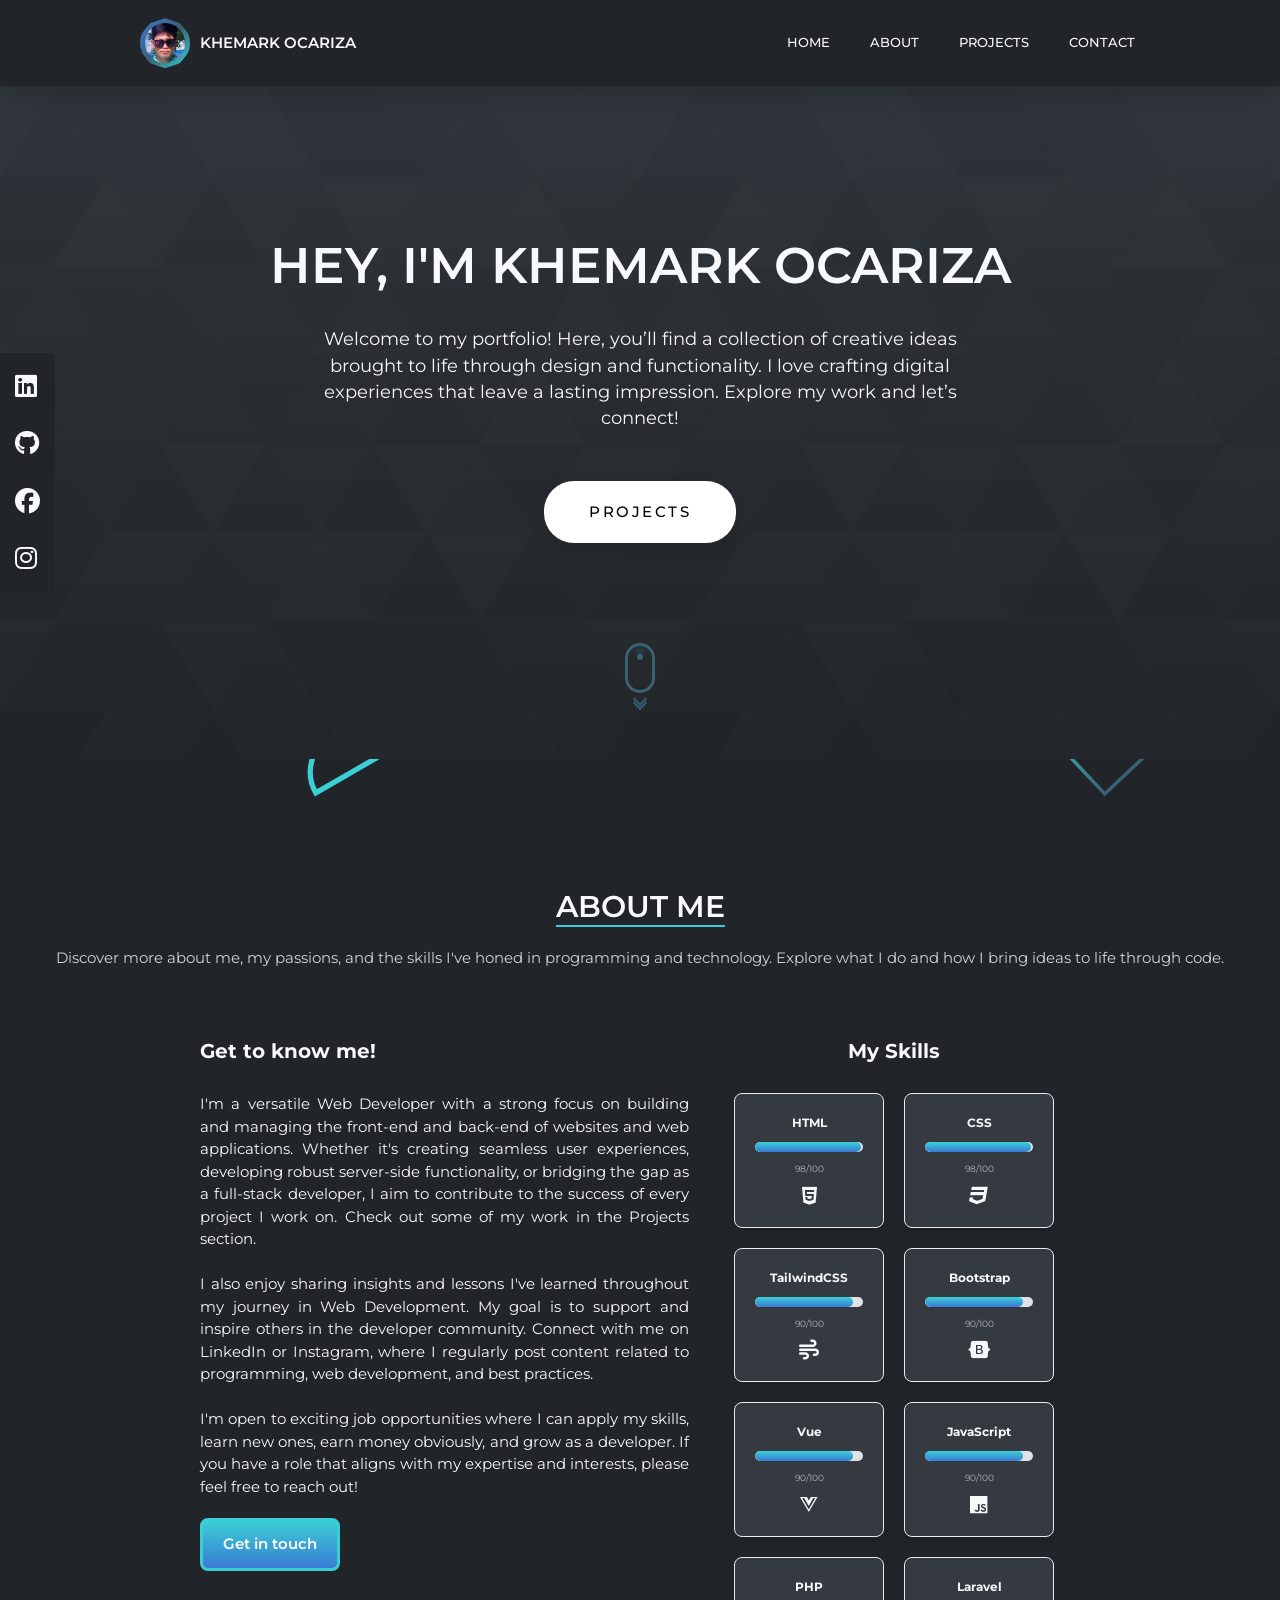
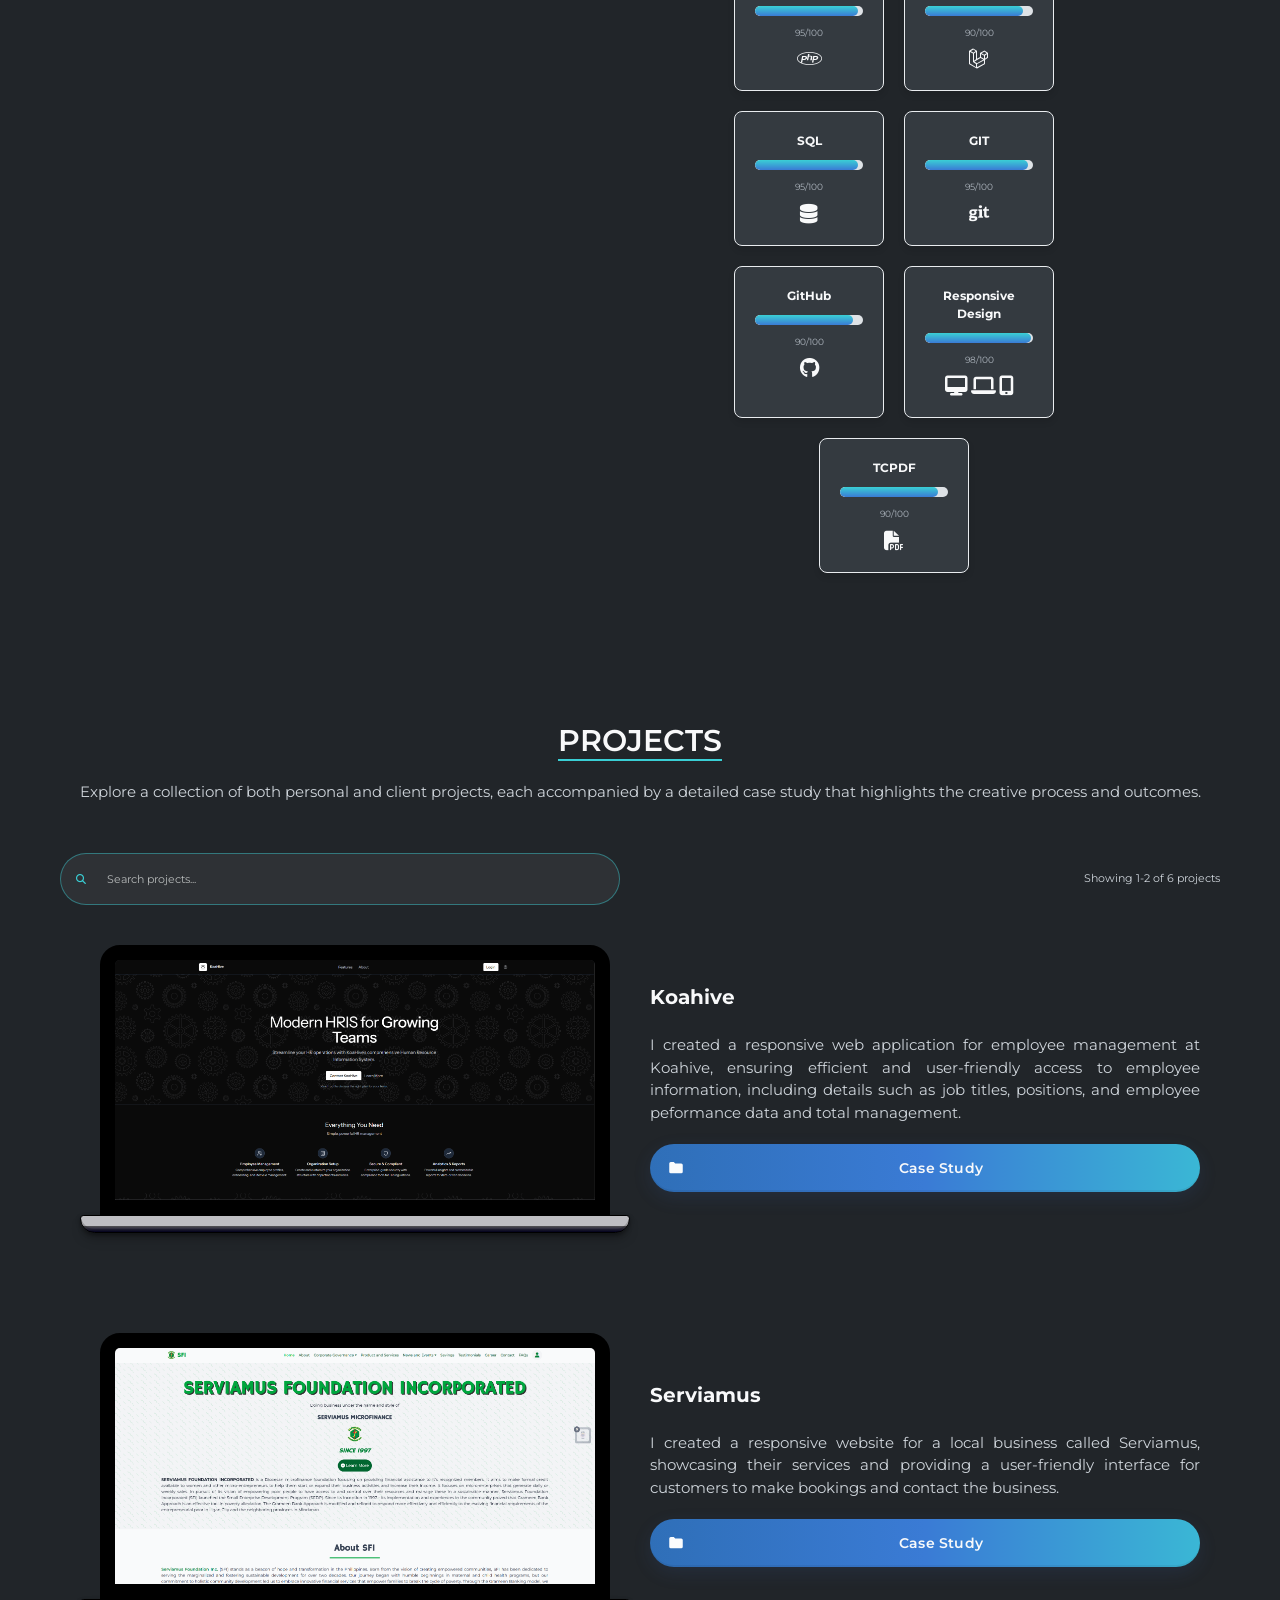
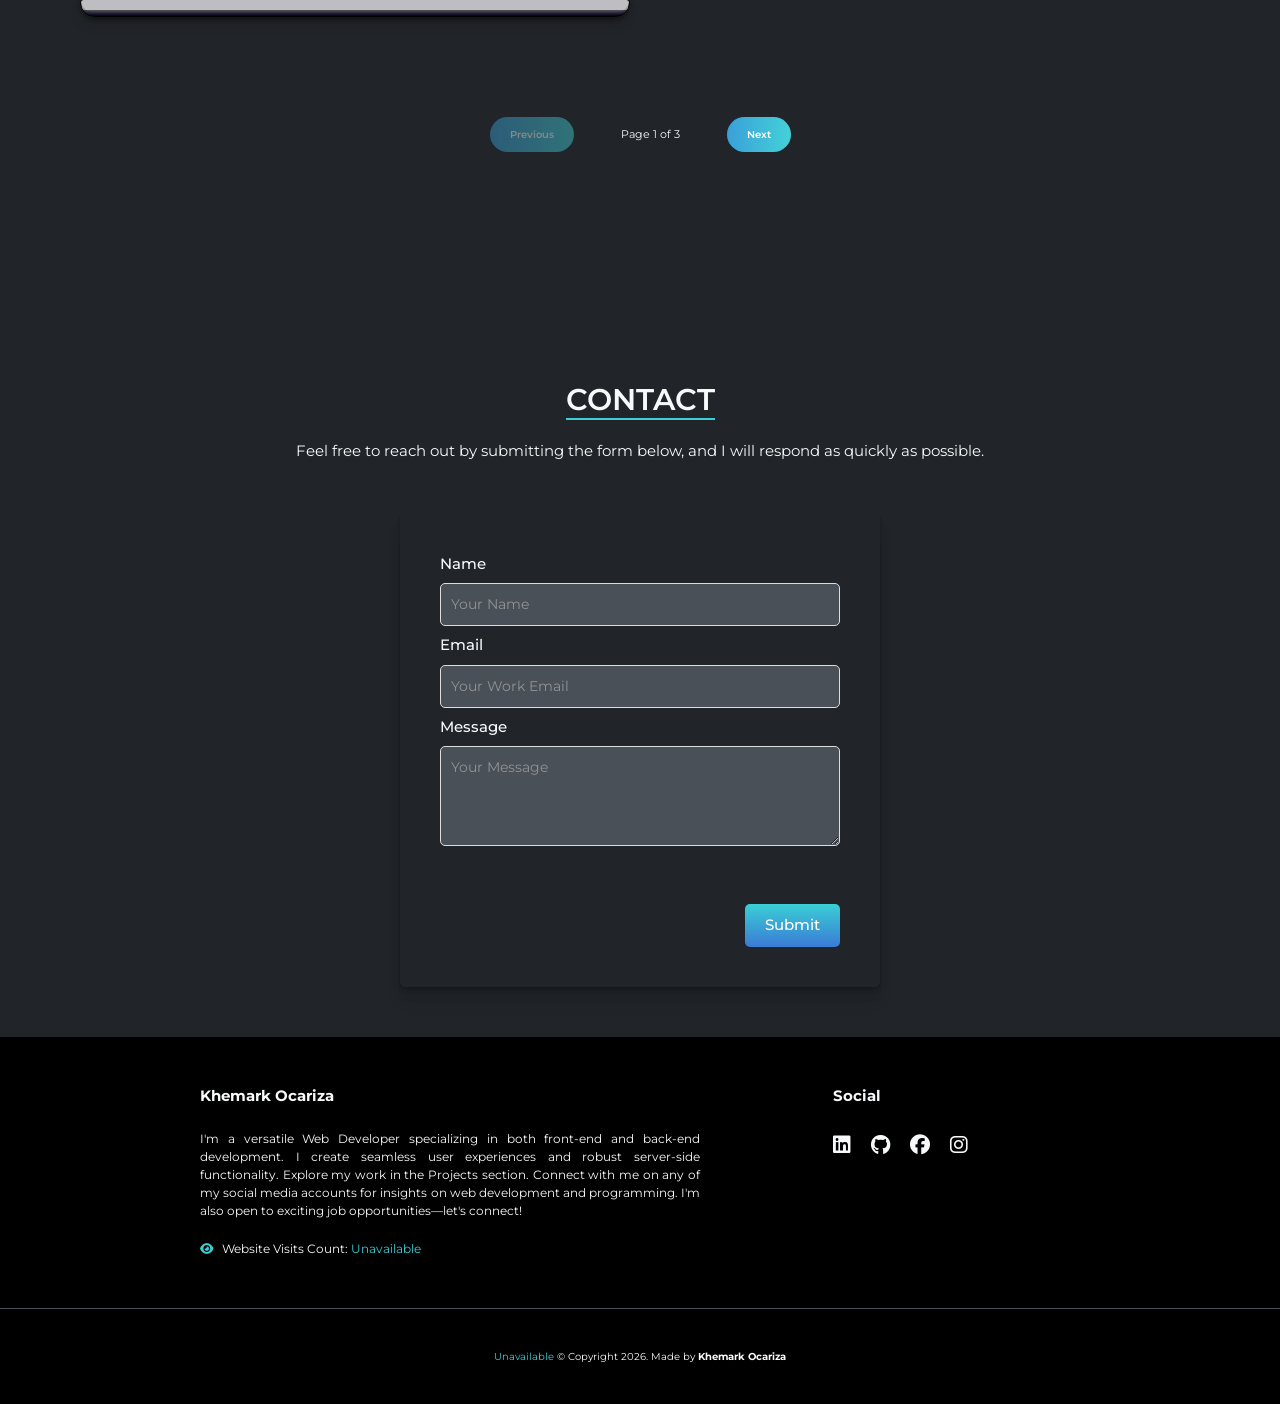
==== commit b36c719a: "Add new project entries for Koahive and Serviamus with case study buttons" ====
--- a/index.html
+++ b/index.html
@@ -7,7 +7,6 @@
     <link rel="icon" href="system_images/me1.jpg" type="image/jpeg">
     <link rel="shortcut icon" href="system_images/me1.jpg" type="image/jpeg">
     <link rel="apple-touch-icon" href="system_images/me1.jpg">
-    <meta name="theme-color" content="#ffffff">
     <link rel="stylesheet" href="https://cdn.jsdelivr.net/npm/bootstrap@5.3.3/dist/css/bootstrap.min.css">
     <link rel="stylesheet" href="https://cdnjs.cloudflare.com/ajax/libs/font-awesome/6.5.0/css/all.min.css">
     <link rel="stylesheet" href="css/main.css">
@@ -23,7 +22,7 @@
             </a>
 
             <button class="navbar-toggler ms-auto fs-3" type="button" data-bs-toggle="collapse" data-bs-target="#mainNavbar" aria-controls="mainNavbar" aria-expanded="false" aria-label="Toggle navigation" id="navbarTogglerBtn">
-                <i class="fas fa-bars fa-lg" style="color: var(--color10);" id="navbarTogglerIcon"></i>
+                <i class="fas fa-bars fa-lg navbar-toggler-icon-color" id="navbarTogglerIcon"></i>
             </button>
 
             <div class="collapse navbar-collapse " id="mainNavbar">
@@ -51,14 +50,14 @@
     <!-- HOME -->
     <section id="home" class="home container-fluid d-flex flex-column  align-items-center  text-primary">
         <h1 class="home-header text-uppercase mb-5 hidden-animation">Hey, I'm Khemark Ocariza</h1>
-        <p class="fs-3 custom-max-width text-center hidden-animation" style="margin-bottom: 50px;">Welcome to my portfolio! Here, you’ll find a collection of creative ideas brought to life through design and functionality. I love crafting digital experiences that leave a lasting impression. Explore my work and let’s connect!</p>
+        <p class="fs-3 custom-max-width text-center hidden-animation home-intro">Welcome to my portfolio! Here, you’ll find a collection of creative ideas brought to life through design and functionality. I love crafting digital experiences that leave a lasting impression. Explore my work and let’s connect!</p>
         <button class="hidden-animation" onclick="location.href='#projects';">Projects</button>
         <div class="scrolldown "><div class="chevrons"><div class="chevrondown"></div><div class="chevrondown"></div></div></div>
         <div class="socials-container ">
-            <a href="https://www.linkedin.com/in/khemark-ocariza-509b71215/" target="_blank"><i class="fab fa-linkedin"></i></a>
-            <a href="https://github.com/Faithan" target="_blank"><i class="fab fa-github"></i></a>
-            <a href="https://web.facebook.com/profile.php?id=100009511302416" target="_blank"><i class="fab fa-facebook"></i></a>
-            <a href="https://www.instagram.com/m0n0s_/" target="_blank"><i class="fab fa-instagram"></i></a>
+            <a href="https://www.linkedin.com/in/khemark-ocariza-509b71215/" target="_blank" rel="noopener noreferrer" aria-label="LinkedIn" title="LinkedIn"><i class="fab fa-linkedin"></i></a>
+            <a href="https://github.com/Faithan" target="_blank" rel="noopener noreferrer" aria-label="GitHub" title="GitHub"><i class="fab fa-github"></i></a>
+            <a href="https://web.facebook.com/profile.php?id=100009511302416" target="_blank" rel="noopener noreferrer" aria-label="Facebook" title="Facebook"><i class="fab fa-facebook"></i></a>
+            <a href="https://www.instagram.com/m0n0s_/" target="_blank" rel="noopener noreferrer" aria-label="Instagram" title="Instagram"><i class="fab fa-instagram"></i></a>
         </div>
     </section>
 
@@ -77,19 +76,19 @@
                 <h1 class="text-primary fw-bold">My Skills</h1>
                 <div class="skill-container ">
                     <!-- skill boxes preserved from components -->
-                    <div class="skill-box"><span>HTML</span><div class="skill-bar"><div class="skill-level " style="width: 98%;"></div></div><p>98/100</p><div class="icon-container"><i class="fa-brands fa-html5"></i></div></div>
-                    <div class="skill-box"><span>CSS</span><div class="skill-bar"><div class="skill-level " style="width: 98%;"></div></div><p>98/100</p><div class="icon-container"><i class="fa-brands fa-css3"></i></div></div>
-                    <div class="skill-box"><span>TailwindCSS</span><div class="skill-bar"><div class="skill-level " style="width: 90%;"></div></div><p>90/100</p><div class="icon-container "><i class="fa-solid fa-wind"></i></div></div>
-                    <div class="skill-box"><span>Bootstrap</span><div class="skill-bar"><div class="skill-level " style="width: 90%;"></div></div><p>90/100</p><div class="icon-container"><i class="fa-brands fa-bootstrap"></i></div></div>
-                    <div class="skill-box"><span>Vue</span><div class="skill-bar"><div class="skill-level " style="width: 90%;"></div></div><p>90/100</p><div class="icon-container"><i class="fa-brands fa-vuejs"></i></div></div>
-                    <div class="skill-box"><span>JavaScript</span><div class="skill-bar"><div class="skill-level " style="width: 90%;"></div></div><p>90/100</p><div class="icon-container"><i class="fa-brands fa-js"></i></div></div>
-                    <div class="skill-box"><span>PHP</span><div class="skill-bar"><div class="skill-level " style="width: 95%;"></div></div><p>95/100</p><div class="icon-container"><i class="fa-brands fa-php"></i></div></div>
-                    <div class="skill-box"><span>Laravel</span><div class="skill-bar"><div class="skill-level " style="width: 90%;"></div></div><p>90/100</p><div class="icon-container"><i class="fa-brands fa-laravel"></i></div></div>
-                    <div class="skill-box"><span>SQL</span><div class="skill-bar"><div class="skill-level " style="width: 95%;"></div></div><p>95/100</p><div class="icon-container"><i class="fa-solid fa-database"></i></div></div>
-                    <div class="skill-box"><span>GIT</span><div class="skill-bar"><div class="skill-level " style="width: 95%;"></div></div><p>95/100</p><div class="icon-container"><i class="fa-brands fa-git"></i></div></div>
-                    <div class="skill-box"><span>GitHub</span><div class="skill-bar"><div class="skill-level " style="width: 90%;"></div></div><p>90/100</p><div class="icon-container"><i class="fa-brands fa-github"></i></div></div>
-                    <div class="skill-box"><span>Responsive Design</span><div class="skill-bar"><div class="skill-level " style="width: 98%;"></div></div><p>98/100</p><div class="icon-container"><i class="fa-solid fa-desktop"></i> <i class="fa-solid fa-laptop"></i> <i class="fa-solid fa-mobile-screen-button"></i></div></div>
-                    <div class="skill-box"><span>TCPDF</span><div class="skill-bar"><div class="skill-level " style="width: 90%;"></div></div><p>90/100</p><div class="icon-container"><i class="fa-solid fa-file-pdf"></i></div></div>
+                    <div class="skill-box"><span>HTML</span><div class="skill-bar"><div class="skill-level skill-w-98"></div></div><p>98/100</p><div class="icon-container"><i class="fa-brands fa-html5"></i></div></div>
+                    <div class="skill-box"><span>CSS</span><div class="skill-bar"><div class="skill-level skill-w-98"></div></div><p>98/100</p><div class="icon-container"><i class="fa-brands fa-css3"></i></div></div>
+                    <div class="skill-box"><span>TailwindCSS</span><div class="skill-bar"><div class="skill-level skill-w-90"></div></div><p>90/100</p><div class="icon-container "><i class="fa-solid fa-wind"></i></div></div>
+                    <div class="skill-box"><span>Bootstrap</span><div class="skill-bar"><div class="skill-level skill-w-90"></div></div><p>90/100</p><div class="icon-container"><i class="fa-brands fa-bootstrap"></i></div></div>
+                    <div class="skill-box"><span>Vue</span><div class="skill-bar"><div class="skill-level skill-w-90"></div></div><p>90/100</p><div class="icon-container"><i class="fa-brands fa-vuejs"></i></div></div>
+                    <div class="skill-box"><span>JavaScript</span><div class="skill-bar"><div class="skill-level skill-w-90"></div></div><p>90/100</p><div class="icon-container"><i class="fa-brands fa-js"></i></div></div>
+                    <div class="skill-box"><span>PHP</span><div class="skill-bar"><div class="skill-level skill-w-95"></div></div><p>95/100</p><div class="icon-container"><i class="fa-brands fa-php"></i></div></div>
+                    <div class="skill-box"><span>Laravel</span><div class="skill-bar"><div class="skill-level skill-w-90"></div></div><p>90/100</p><div class="icon-container"><i class="fa-brands fa-laravel"></i></div></div>
+                    <div class="skill-box"><span>SQL</span><div class="skill-bar"><div class="skill-level skill-w-95"></div></div><p>95/100</p><div class="icon-container"><i class="fa-solid fa-database"></i></div></div>
+                    <div class="skill-box"><span>GIT</span><div class="skill-bar"><div class="skill-level skill-w-95"></div></div><p>95/100</p><div class="icon-container"><i class="fa-brands fa-git"></i></div></div>
+                    <div class="skill-box"><span>GitHub</span><div class="skill-bar"><div class="skill-level skill-w-90"></div></div><p>90/100</p><div class="icon-container"><i class="fa-brands fa-github"></i></div></div>
+                    <div class="skill-box"><span>Responsive Design</span><div class="skill-bar"><div class="skill-level skill-w-98"></div></div><p>98/100</p><div class="icon-container"><i class="fa-solid fa-desktop"></i> <i class="fa-solid fa-laptop"></i> <i class="fa-solid fa-mobile-screen-button"></i></div></div>
+                    <div class="skill-box"><span>TCPDF</span><div class="skill-bar"><div class="skill-level skill-w-90"></div></div><p>90/100</p><div class="icon-container"><i class="fa-solid fa-file-pdf"></i></div></div>
                 </div>
             </div>
         </div>
@@ -109,6 +108,23 @@
             <p class="projects-meta" id="projectsMeta" aria-live="polite"></p>
         </div>
         <div class="projects-base-container">
+
+              <!-- Koahive -->
+            <div class="project-container hidden-animation">
+                <div class="project-image "><div class="laptop-container"><img src="system_images/Hris_serviamus.png" alt="Project Image" /><div class="laptop-keyboard"></div></div></div>
+                <div class="project-info "><h2>Koahive</h2><p>I created a responsive web application for employee management at Koahive, ensuring efficient and user-friendly access to employee information, including details such as job titles, positions, and employee peformance data and total management.</p>
+                    <button type="button" class="Documents-btn" data-bs-toggle="modal" data-bs-target="#koahiveModal"><span class="text">Case Study</span></button>
+                </div>
+            </div>
+
+            <!-- Serviamus -->
+            <div class="project-container hidden-animation">
+                <div class="project-image "><div class="laptop-container"><img src="system_images/serviamus.png" alt="Project Image" /><div class="laptop-keyboard"></div></div></div>
+                <div class="project-info "><h2>Serviamus</h2><p>I created a responsive website for a local business called Serviamus, showcasing their services and providing a user-friendly interface for customers to make bookings and contact the business.</p>
+                    <button type="button" class="Documents-btn" data-bs-toggle="modal" data-bs-target="#serviamusModal"><span class="text">Case Study</span></button>
+                </div>
+            </div>
+
             <!-- Coolfolio -->
             <div class="project-container hidden-animation">
                 <div class="project-image "><div class="laptop-container"><img src="system_images/coolfolio.png" alt="Project Image" /><div class="laptop-keyboard"></div></div></div>
@@ -143,16 +159,16 @@
 
             <!-- Modals (copied from components/projects.html) -->
             <!-- coolfolioModal -->
-            <div class="modal fade" id="coolfolioModal" tabindex="-1" aria-labelledby="coolfolioModalLabel" aria-hidden="true"><div class="modal-dialog modal-lg"><div class="modal-content"><div class="modal-header"><h4 class="modal-title text-secondary" id="coolfolioModalLabel">Case Study</h4><button type="button" class="btn-close" data-bs-dismiss="modal" aria-label="Close"></button></div><div class="modal-body text-center d-flex flex-column align-items-center justify-content-start modal-overflow"><h1 class="fs-1 fw-bold my-2">Coolfolio </h1><div class="project-image "><div class="laptop-container"><img src="system_images/coolfolio.png" alt="Project Image" /><div class="laptop-keyboard"></div></div></div><h2 class="my-3">Project Overview</h2><div class="modal-paragraph "><p class="text-justify my-3">I created a simple and straightforward portfolio to showcase my skills, knowledge, and projects as a budding developer. This portfolio is a reflection of my dedication to learning and growth, presenting my abilities in a way that is both accessible and visually appealing. It serves as a snapshot of my journey so far, highlighting my determination to master the fundamentals of web development.</p><p class="text-justify my-3">The portfolio is designed with clarity and functionality in mind, ensuring a user-friendly experience for visitors. It includes sections that effectively organize my work, making it easy for viewers to explore my projects, skills, and background. By focusing on clean design and intuitive navigation, I aimed to create a platform that not only informs but also engages those who view it.</p><p class="text-justify my-3">As a personal milestone, this portfolio symbolizes my transition from a learner to a creator, demonstrating the skills I've acquired and the progress I've made. It also acts as a professional introduction, showcasing my passion for web development and my commitment to continuous improvement. I hope that through this project, visitors can see the potential I bring as a future full-stack developer.</p><div class="project-language "><h2 class="my-3">Tool Used</h2><div class="language-container"><div><i class="fa-brands fa-html5"></i> HTML</div><div><i class="fa-brands fa-css3-alt"></i> CSS</div><div><i class="fa-brands fa-bootstrap"></i> Bootstrap</div><div><i class="fa-brands fa-js"></i> JavaScript</div><div><i class="fa-brands fa-git-alt"></i> GIT</div><div><i class="fa-brands fa-github"></i> Github</div><div><i class="fa-brands fa-font-awesome"></i> Fontawesome</i></div></div></div><div class="link-container"><h2 class="my-3 fs-3 ">See Live</h2><a href="index.html" id="visit" class="text-secondary">Visit Website <i class="fa-solid fa-up-right-from-square"></i></a></div></div></div><div class="modal-footer"><button type="button" class="btn btn-secondary px-3 py-2" data-bs-dismiss="modal">Close</button></div></div></div></div>
+            <div class="modal fade" id="coolfolioModal" tabindex="-1" aria-labelledby="coolfolioModalLabel" aria-hidden="true"><div class="modal-dialog modal-lg"><div class="modal-content"><div class="modal-header"><h4 class="modal-title text-secondary" id="coolfolioModalLabel">Case Study</h4><button type="button" class="btn-close" data-bs-dismiss="modal" aria-label="Close"></button></div><div class="modal-body text-center d-flex flex-column align-items-center justify-content-start modal-overflow"><h1 class="fs-1 fw-bold my-2">Coolfolio </h1><div class="project-image "><div class="laptop-container"><img src="system_images/coolfolio.png" alt="Project Image" /><div class="laptop-keyboard"></div></div></div><h2 class="my-3">Project Overview</h2><div class="modal-paragraph "><p class="text-justify my-3">I created a simple and straightforward portfolio to showcase my skills, knowledge, and projects as a budding developer. This portfolio is a reflection of my dedication to learning and growth, presenting my abilities in a way that is both accessible and visually appealing. It serves as a snapshot of my journey so far, highlighting my determination to master the fundamentals of web development.</p><p class="text-justify my-3">The portfolio is designed with clarity and functionality in mind, ensuring a user-friendly experience for visitors. It includes sections that effectively organize my work, making it easy for viewers to explore my projects, skills, and background. By focusing on clean design and intuitive navigation, I aimed to create a platform that not only informs but also engages those who view it.</p><p class="text-justify my-3">As a personal milestone, this portfolio symbolizes my transition from a learner to a creator, demonstrating the skills I've acquired and the progress I've made. It also acts as a professional introduction, showcasing my passion for web development and my commitment to continuous improvement. I hope that through this project, visitors can see the potential I bring as a future full-stack developer.</p><div class="project-language "><h2 class="my-3">Tool Used</h2><div class="language-container"><div><i class="fa-brands fa-html5"></i> HTML</div><div><i class="fa-brands fa-css3-alt"></i> CSS</div><div><i class="fa-brands fa-bootstrap"></i> Bootstrap</div><div><i class="fa-brands fa-js"></i> JavaScript</div><div><i class="fa-brands fa-git-alt"></i> GIT</div><div><i class="fa-brands fa-github"></i> Github</div><div><i class="fa-brands fa-font-awesome"></i> Fontawesome</i></div></div></div><div class="link-container"><h2 class="my-3 fs-3 ">See Live</h2><a href="index.html" class="text-secondary">Visit Website <i class="fa-solid fa-up-right-from-square"></i></a></div></div></div><div class="modal-footer"><button type="button" class="btn btn-secondary px-3 py-2" data-bs-dismiss="modal">Close</button></div></div></div></div>
 
             <!-- royaleModal -->
-            <div class="modal fade" id="royaleModal" tabindex="-1" aria-labelledby="royaleModalLabel" aria-hidden="true"><div class="modal-dialog modal-lg"><div class="modal-content"><div class="modal-header"><h4 class="modal-title text-secondary" id="royaleModalLabel">Case Study</h4><button type="button" class="btn-close" data-bs-dismiss="modal" aria-label="Close"></button></div><div class="modal-body text-center d-flex flex-column align-items-center justify-content-start modal-overflow"><p class="fs-1 fw-bold my-2">Royale</p><div class="project-image "><div class="laptop-container"><img src="system_images/royale.png" alt="Project Image" /><div class="laptop-keyboard"></div></div></div><h2 class="my-3 ">Project Overview</h2><div class="modal-paragraph  "><p class="text-justify my-3">I developed an online request and order system for Royale Tailoring, allowing customers to book appointments for tailoring services and place orders for product pickups. This website serves as my capstone project for the Bachelor of Science in Computer Science (BSCS) program.</p><div class="project-language "><h2 class="my-3">Tool Used</h2><div class="language-container"><div><i class="fa-brands fa-html5"></i> HTML</div><div><i class="fa-brands fa-css3-alt"></i> CSS</div><div><i class="fa-brands fa-php"></i> PHP</div><div><i class="fa-solid fa-database"></i> MySQL</div><div><i class="fa-brands fa-js"></i> JavaScript</div><div><i class="fa-brands fa-git-alt"></i> GIT</div><div><i class="fa-brands fa-github"></i> Github</div><div><i class="fa-brands fa-font-awesome"></i> Fontawesome</div><div><i class="fa-solid fa-bell"></i> Toastr</div><div><i class="fa-solid fa-check-double"></i> SweetAlert2</div></div></div><div class="link-container"><h2 class="my-3 fs-3 ">See Live</h2><a href="https://royaletailoring.free.nf/" target="_blank" id="visit" class="text-secondary">Visit Website <i class="fa-solid fa-up-right-from-square "></i></a></div></div></div><div class="modal-footer"><button type="button" class="btn btn-secondary py-2 px-3" data-bs-dismiss="modal">Close</button></div></div></div></div>
+            <div class="modal fade" id="royaleModal" tabindex="-1" aria-labelledby="royaleModalLabel" aria-hidden="true"><div class="modal-dialog modal-lg"><div class="modal-content"><div class="modal-header"><h4 class="modal-title text-secondary" id="royaleModalLabel">Case Study</h4><button type="button" class="btn-close" data-bs-dismiss="modal" aria-label="Close"></button></div><div class="modal-body text-center d-flex flex-column align-items-center justify-content-start modal-overflow"><p class="fs-1 fw-bold my-2">Royale</p><div class="project-image "><div class="laptop-container"><img src="system_images/royale.png" alt="Project Image" /><div class="laptop-keyboard"></div></div></div><h2 class="my-3 ">Project Overview</h2><div class="modal-paragraph  "><p class="text-justify my-3">I developed an online request and order system for Royale Tailoring, allowing customers to book appointments for tailoring services and place orders for product pickups. This website serves as my capstone project for the Bachelor of Science in Computer Science (BSCS) program.</p><div class="project-language "><h2 class="my-3">Tool Used</h2><div class="language-container"><div><i class="fa-brands fa-html5"></i> HTML</div><div><i class="fa-brands fa-css3-alt"></i> CSS</div><div><i class="fa-brands fa-php"></i> PHP</div><div><i class="fa-solid fa-database"></i> MySQL</div><div><i class="fa-brands fa-js"></i> JavaScript</div><div><i class="fa-brands fa-git-alt"></i> GIT</div><div><i class="fa-brands fa-github"></i> Github</div><div><i class="fa-brands fa-font-awesome"></i> Fontawesome</div><div><i class="fa-solid fa-bell"></i> Toastr</div><div><i class="fa-solid fa-check-double"></i> SweetAlert2</div></div></div><div class="link-container"><h2 class="my-3 fs-3 ">See Live</h2><a href="https://royaletailoring.free.nf/" target="_blank" rel="noopener noreferrer" class="text-secondary">Visit Website <i class="fa-solid fa-up-right-from-square "></i></a></div></div></div><div class="modal-footer"><button type="button" class="btn btn-secondary py-2 px-3" data-bs-dismiss="modal">Close</button></div></div></div></div>
 
             <!-- estreganModal -->
-            <div class="modal fade" id="estreganModal" tabindex="-1" aria-labelledby="estreganModalLabel" aria-hidden="true"><div class="modal-dialog modal-lg "><div class="modal-content"><div class="modal-header"><h4 class="modal-title  text-secondary" id="estreganModalLabel">Case Study</h4><button type="button" class="btn-close" data-bs-dismiss="modal" aria-label="Close"></button></div><div class="modal-body text-center d-flex flex-column align-items-center justify-content-start modal-overflow"><p class="fs-1 fw-bold my-2">Estregan Beach Resort</p><div class="project-image "><div class="laptop-container"><img src="system_images/estregan_pic.png" alt="Project Image" /><div class="laptop-keyboard"></div></div></div><h2 class="my-3 ">Project Overview</h2><div class="modal-paragraph "><p class="text-justify my-3">I developed an online reservation system for Estregan Beach Resort, allowing customers to easily book rooms and cottages. This system streamlines the resort’s reservation process, making it more organized and efficient for the owner. This project is part of my Bachelor of Science in Computer Science (BSCS) coursework.</p><p class="text-justify my-3">This project marks the beginning of my journey into web development and serves as an experimentation ground for learning how to create a fully functional website. While it may not yet be a polished or fully secured system, it represents my efforts as a student to understand the complexities of building web applications. Please keep in mind that this is a school project, and perfection is not the goal—but rather, the opportunity to learn and grow as a developer.</p><p class="text-justify my-3">As you explore the system, you will notice that it introduces various features that showcase my budding skills in full-stack web development. From designing user interfaces to implementing backend functionality, this project demonstrates the range of technical abilities I’ve acquired during my studies. Although it may have its limitations, I hope it provides a glimpse of my potential and dedication to learning.</p><div class="project-language "><h2 class="my-3">Tool Used</h2><div class="language-container "><div><i class="fa-brands fa-html5"></i> HTML</div><div><i class="fa-brands fa-css3-alt"></i> CSS</div><div><i class="fa-brands fa-php"></i> PHP</div><div><i class="fa-solid fa-database"></i> MySQL</div><div><i class="fa-brands fa-js"></i> JavaScript</div><div><i class="fa-brands fa-git-alt"></i> GIT</div><div><i class="fa-brands fa-github"></i> Github</div><div><i class="fa-brands fa-font-awesome"></i> Fontawesome</div><div><i class="fa-solid fa-bell"></i> Toastr</div><div><i class="fa-solid fa-check-double"></i> SweetAlert2</div></div></div><div class="link-container"><h2 class="my-3 ">See Live</h2><a href="https://estreganbeachresort.ct.ws/" target="_blank" id="visit" class="text-secondary">Visit Website <i class="fa-solid fa-up-right-from-square "></i></a></div></div></div><div class="modal-footer"><button type="button" class="btn btn-secondary py-2 px-3" data-bs-dismiss="modal">Close</button></div></div></div></div>
+            <div class="modal fade" id="estreganModal" tabindex="-1" aria-labelledby="estreganModalLabel" aria-hidden="true"><div class="modal-dialog modal-lg "><div class="modal-content"><div class="modal-header"><h4 class="modal-title  text-secondary" id="estreganModalLabel">Case Study</h4><button type="button" class="btn-close" data-bs-dismiss="modal" aria-label="Close"></button></div><div class="modal-body text-center d-flex flex-column align-items-center justify-content-start modal-overflow"><p class="fs-1 fw-bold my-2">Estregan Beach Resort</p><div class="project-image "><div class="laptop-container"><img src="system_images/estregan_pic.png" alt="Project Image" /><div class="laptop-keyboard"></div></div></div><h2 class="my-3 ">Project Overview</h2><div class="modal-paragraph "><p class="text-justify my-3">I developed an online reservation system for Estregan Beach Resort, allowing customers to easily book rooms and cottages. This system streamlines the resort’s reservation process, making it more organized and efficient for the owner. This project is part of my Bachelor of Science in Computer Science (BSCS) coursework.</p><p class="text-justify my-3">This project marks the beginning of my journey into web development and serves as an experimentation ground for learning how to create a fully functional website. While it may not yet be a polished or fully secured system, it represents my efforts as a student to understand the complexities of building web applications. Please keep in mind that this is a school project, and perfection is not the goal—but rather, the opportunity to learn and grow as a developer.</p><p class="text-justify my-3">As you explore the system, you will notice that it introduces various features that showcase my budding skills in full-stack web development. From designing user interfaces to implementing backend functionality, this project demonstrates the range of technical abilities I’ve acquired during my studies. Although it may have its limitations, I hope it provides a glimpse of my potential and dedication to learning.</p><div class="project-language "><h2 class="my-3">Tool Used</h2><div class="language-container "><div><i class="fa-brands fa-html5"></i> HTML</div><div><i class="fa-brands fa-css3-alt"></i> CSS</div><div><i class="fa-brands fa-php"></i> PHP</div><div><i class="fa-solid fa-database"></i> MySQL</div><div><i class="fa-brands fa-js"></i> JavaScript</div><div><i class="fa-brands fa-git-alt"></i> GIT</div><div><i class="fa-brands fa-github"></i> Github</div><div><i class="fa-brands fa-font-awesome"></i> Fontawesome</div><div><i class="fa-solid fa-bell"></i> Toastr</div><div><i class="fa-solid fa-check-double"></i> SweetAlert2</div></div></div><div class="link-container"><h2 class="my-3 ">See Live</h2><a href="https://estreganbeachresort.ct.ws/" target="_blank" rel="noopener noreferrer" class="text-secondary">Visit Website <i class="fa-solid fa-up-right-from-square "></i></a></div></div></div><div class="modal-footer"><button type="button" class="btn btn-secondary py-2 px-3" data-bs-dismiss="modal">Close</button></div></div></div></div>
 
             <!-- ckcmGradingModal -->
-            <div class="modal fade" id="ckcmGradingModal" tabindex="-1" aria-labelledby="ckcmGradingModalLabel" aria-hidden="true"><div class="modal-dialog modal-lg "><div class="modal-content"><div class="modal-header"><h4 class="modal-title  text-secondary" id="ckcmGradingModalLabel">Case Study</h4><button type="button" class="btn-close" data-bs-dismiss="modal" aria-label="Close"></button></div><div class="modal-body text-center d-flex flex-column align-items-center justify-content-start modal-overflow"><p class="fs-1 fw-bold my-2">CKCM Grading</p><div class="project-image "><div class="laptop-container"><img src="system_images/ckcm_grading.png" alt="Project Image" /><div class="laptop-keyboard"></div></div></div><h2 class="my-3 ">Project Overview</h2><div class="modal-paragraph"><p class="text-justify my-3">The CKCM Grading System is a web-based application designed to streamline the grading process for educators. This system allows teachers to efficiently manage student records, compute grades, and generate reports, all within a user-friendly interface.</p><p class="text-justify my-3">This project was developed as part of my academic journey in the Bachelor of Science in Computer Science (BSCS) program as Intern. It represents my commitment to creating practical solutions that address real-world challenges in education. While the system is not yet fully optimized or secured, it serves as a testament to my growth as a developer and my ability to build functional web applications.</p><p class="text-justify my-3">Through this project, I gained valuable experience in full-stack web development, including database management, backend programming, and responsive design. Although there is room for improvement, the CKCM Grading System highlights my dedication to learning and my passion for creating tools that make a difference.</p><div class="project-language "><h2 class="my-3">Tool Used</h2><div class="language-container "><div><i class="fa-brands fa-laravel"></i> Laravel</div><div><i class="fa-brands fa-html5"></i> HTML</div><div><i class="fa-brands fa-css3-alt"></i> CSS</div><div><i class="fa-brands fa-php"></i> PHP</div><div><i class="fa-solid fa-database"></i> MySQL</div><div><i class="fa-brands fa-js"></i> JavaScript</div><div><i class="fa-brands fa-git-alt"></i> GIT</div><div><i class="fa-brands fa-github"></i> Github</div><div><i class="fa-brands fa-font-awesome"></i> Fontawesome</div><div><i class="fa-solid fa-file-pdf"></i> TCPDF</div></div></div><div class="link-container"><h2 class="my-3 fs-3 ">See Live</h2><a href="https://grades.ckcm.edu.ph/" target="_blank" id="visit" class="text-secondary">Visit Website <i class="fa-solid fa-up-right-from-square "></i></a></div></div></div><div class="modal-footer"><button type="button" class="btn btn-secondary py-2 px-3" data-bs-dismiss="modal">Close</button></div></div></div></div>
+            <div class="modal fade" id="ckcmGradingModal" tabindex="-1" aria-labelledby="ckcmGradingModalLabel" aria-hidden="true"><div class="modal-dialog modal-lg "><div class="modal-content"><div class="modal-header"><h4 class="modal-title  text-secondary" id="ckcmGradingModalLabel">Case Study</h4><button type="button" class="btn-close" data-bs-dismiss="modal" aria-label="Close"></button></div><div class="modal-body text-center d-flex flex-column align-items-center justify-content-start modal-overflow"><p class="fs-1 fw-bold my-2">CKCM Grading</p><div class="project-image "><div class="laptop-container"><img src="system_images/ckcm_grading.png" alt="Project Image" /><div class="laptop-keyboard"></div></div></div><h2 class="my-3 ">Project Overview</h2><div class="modal-paragraph"><p class="text-justify my-3">The CKCM Grading System is a web-based application designed to streamline the grading process for educators. This system allows teachers to efficiently manage student records, compute grades, and generate reports, all within a user-friendly interface.</p><p class="text-justify my-3">This project was developed as part of my academic journey in the Bachelor of Science in Computer Science (BSCS) program as Intern. It represents my commitment to creating practical solutions that address real-world challenges in education. While the system is not yet fully optimized or secured, it serves as a testament to my growth as a developer and my ability to build functional web applications.</p><p class="text-justify my-3">Through this project, I gained valuable experience in full-stack web development, including database management, backend programming, and responsive design. Although there is room for improvement, the CKCM Grading System highlights my dedication to learning and my passion for creating tools that make a difference.</p><div class="project-language "><h2 class="my-3">Tool Used</h2><div class="language-container "><div><i class="fa-brands fa-laravel"></i> Laravel</div><div><i class="fa-brands fa-html5"></i> HTML</div><div><i class="fa-brands fa-css3-alt"></i> CSS</div><div><i class="fa-brands fa-php"></i> PHP</div><div><i class="fa-solid fa-database"></i> MySQL</div><div><i class="fa-brands fa-js"></i> JavaScript</div><div><i class="fa-brands fa-git-alt"></i> GIT</div><div><i class="fa-brands fa-github"></i> Github</div><div><i class="fa-brands fa-font-awesome"></i> Fontawesome</div><div><i class="fa-solid fa-file-pdf"></i> TCPDF</div></div></div><div class="link-container"><h2 class="my-3 fs-3 ">See Live</h2><a href="https://grades.ckcm.edu.ph/" target="_blank" rel="noopener noreferrer" class="text-secondary">Visit Website <i class="fa-solid fa-up-right-from-square "></i></a></div></div></div><div class="modal-footer"><button type="button" class="btn btn-secondary py-2 px-3" data-bs-dismiss="modal">Close</button></div></div></div></div>
 
         </div>
         <p class="projects-no-results" id="projectsNoResults">No projects matched your search.</p>
@@ -164,7 +180,7 @@
     </section>
 
     <!-- CONTACT -->
-    <section class="contact" id="contact" style="padding-top: 80px;">
+    <section class="contact contact-top-padding" id="contact">
         <h1 class="hidden-animation">Contact</h1>
         <p class="text-primary hidden-animation">Feel free to reach out by submitting the form below, and I will respond as quickly as possible.</p>
         <div class="contact-container hidden-animation">
@@ -181,7 +197,7 @@
                 <textarea name="message" required placeholder="Your Message"></textarea>
 
                 <!-- Honeypot Spam Protection -->
-                <input type="checkbox" name="botcheck" class="hidden" style="display: none;">
+                <input type="hidden" name="botcheck" value="">
 
                 <p id="contactSuccessMsg"></p> <!-- Add an ID for targeting -->
 
@@ -191,7 +207,7 @@
     </section>
 
     <!-- Loading Spinner (Hidden by default) -->
-    <div id="loadingScreen" style="display: none;">
+    <div id="loadingScreen">
         <div class="spinner"></div>
     </div>
 
@@ -205,7 +221,7 @@
             width: 100%;
             height: 100%;
             background: rgba(0, 0, 0, 0.5);
-            display: flex;
+            display: none;
             justify-content: center;
             align-items: center;
             z-index: 9999;
@@ -292,7 +308,7 @@
                 <p>I'm a versatile Web Developer specializing in both front-end and back-end development. I create seamless user experiences and robust server-side functionality. Explore my work in the Projects section. Connect with me on any of my social media accounts for insights on web development and programming. I'm also open to exciting job opportunities—let's connect!</p>
                 <p><i class="fa-solid fa-eye me-2 text-secondary"></i> Website Visits Count: <span id="visit-count" class="text-secondary">Loading...</span></p>
             </div>
-            <div class="footer-social-info"><h1 class="fw-bold"> Social</h1><div class="footer-social-container"><a href="https://www.linkedin.com/in/khemark-ocariza-509b71215/" target="_blank"><i class="fab fa-linkedin"></i></a><a href="https://github.com/Faithan" target="_blank"><i class="fab fa-github"></i></a><a href="https://web.facebook.com/profile.php?id=100009511302416" target="_blank"><i class="fab fa-facebook"></i></a><a href="https://www.instagram.com/m0n0s_/" target="_blank"><i class="fab fa-instagram"></i></a></div></div>
+            <div class="footer-social-info"><h1 class="fw-bold"> Social</h1><div class="footer-social-container"><a href="https://www.linkedin.com/in/khemark-ocariza-509b71215/" target="_blank" rel="noopener noreferrer" aria-label="LinkedIn" title="LinkedIn"><i class="fab fa-linkedin"></i></a><a href="https://github.com/Faithan" target="_blank" rel="noopener noreferrer" aria-label="GitHub" title="GitHub"><i class="fab fa-github"></i></a><a href="https://web.facebook.com/profile.php?id=100009511302416" target="_blank" rel="noopener noreferrer" aria-label="Facebook" title="Facebook"><i class="fab fa-facebook"></i></a><a href="https://www.instagram.com/m0n0s_/" target="_blank" rel="noopener noreferrer" aria-label="Instagram" title="Instagram"><i class="fab fa-instagram"></i></a></div></div>
         </div>
         <div class="copyright-container"><p class="text-primary"><span id="release-version" class="text-secondary">Loading...</span> © Copyright <span id="current-year"></span>. Made by <a href="">Khemark Ocariza</a></p></div>
     </footer>
--- a/css/main.css
+++ b/css/main.css
@@ -68,10 +68,6 @@
 }
 
 
-.dark-mode {}
-
-
-
 /* scroll bar settings */
 
 
@@ -190,6 +186,10 @@
     display: none;
 }
 
+.navbar-toggler-icon-color {
+    color: var(--color10);
+}
+
 
 
 
@@ -223,6 +223,10 @@
     /* or any value you prefer */
     margin-left: auto;
     margin-right: auto;
+}
+
+.home-intro {
+    margin-bottom: 50px;
 }
 
 .home button {
@@ -718,6 +722,18 @@
     background: linear-gradient(0deg, rgba(58, 123, 213, 1) 0%, rgba(58, 207, 213, 1) 100%);
     border-radius: 5px;
     transition: width 0.5s ease-in-out;
+}
+
+.skill-w-90 {
+    width: 90%;
+}
+
+.skill-w-95 {
+    width: 95%;
+}
+
+.skill-w-98 {
+    width: 98%;
 }
 
 .skill-box p {
@@ -2009,4 +2025,8 @@
 
 
 
+}
+
+.contact-top-padding {
+    padding-top: 80px;
 }
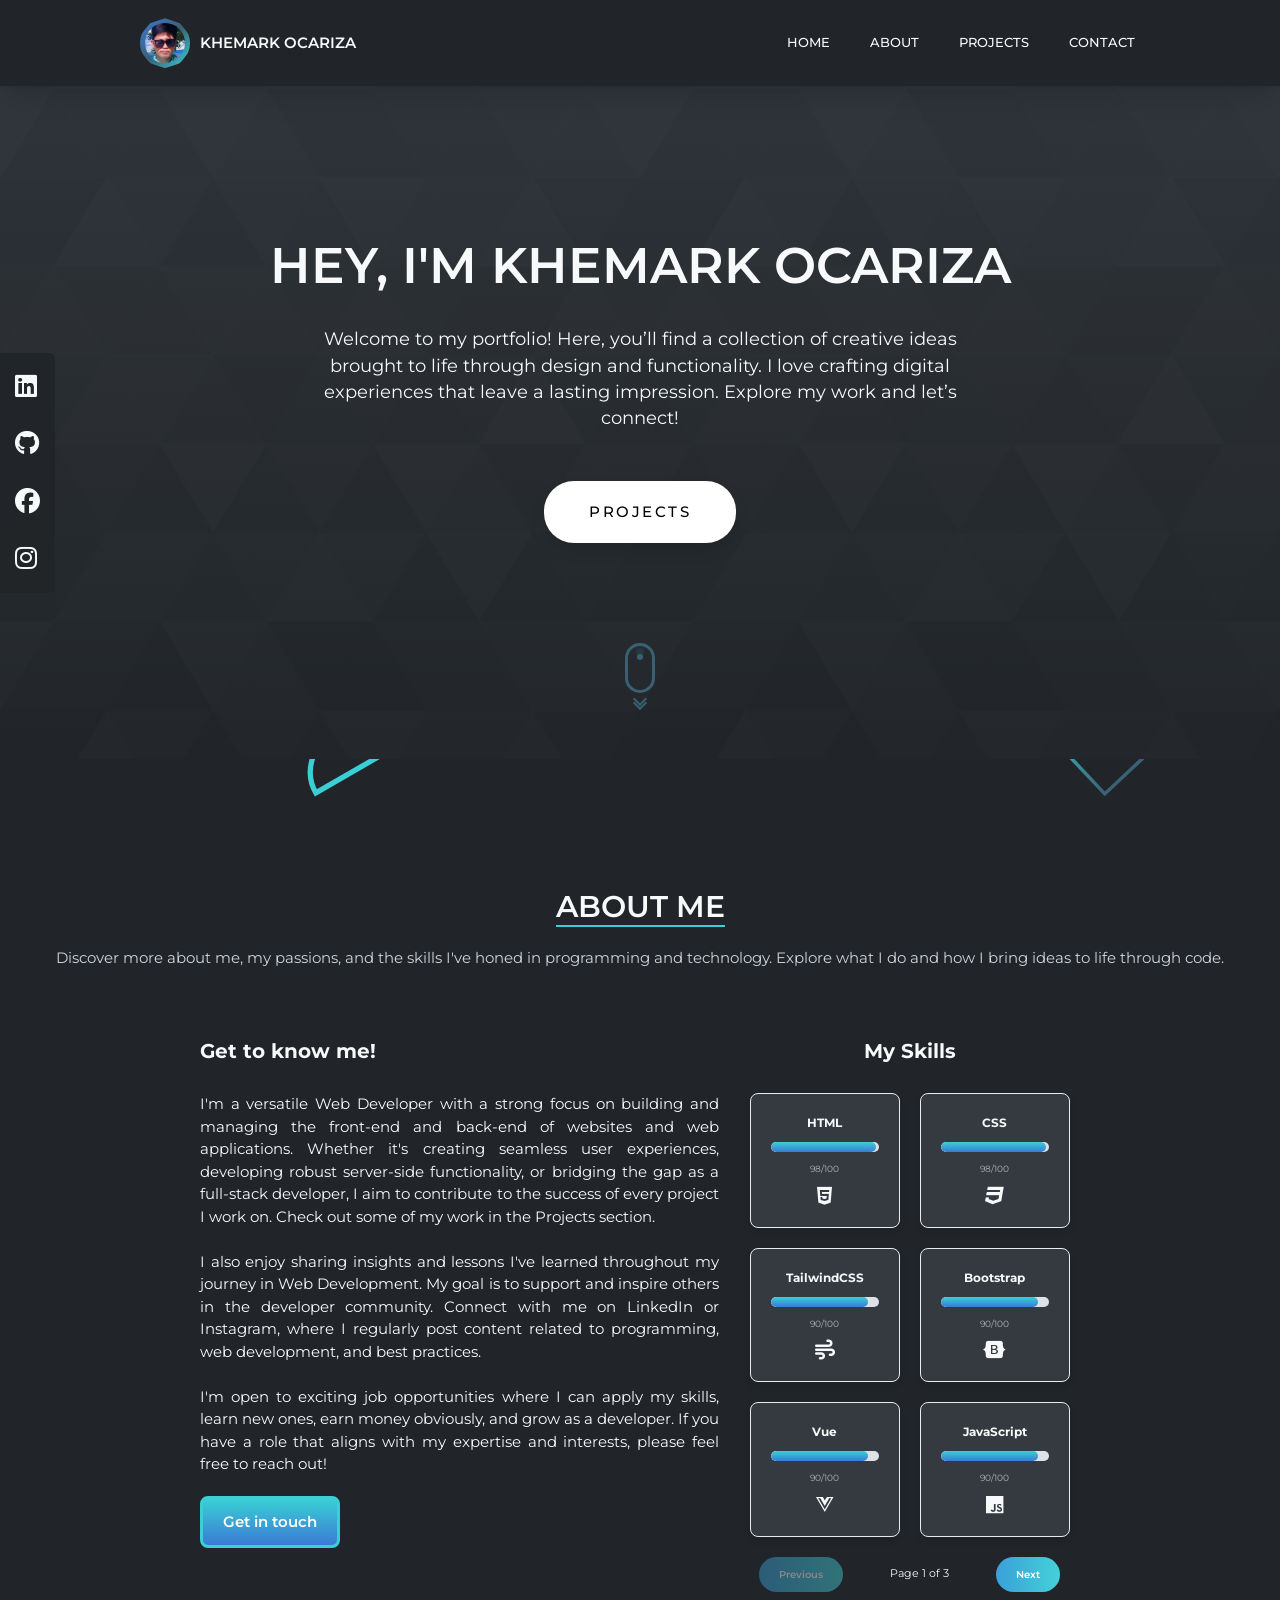
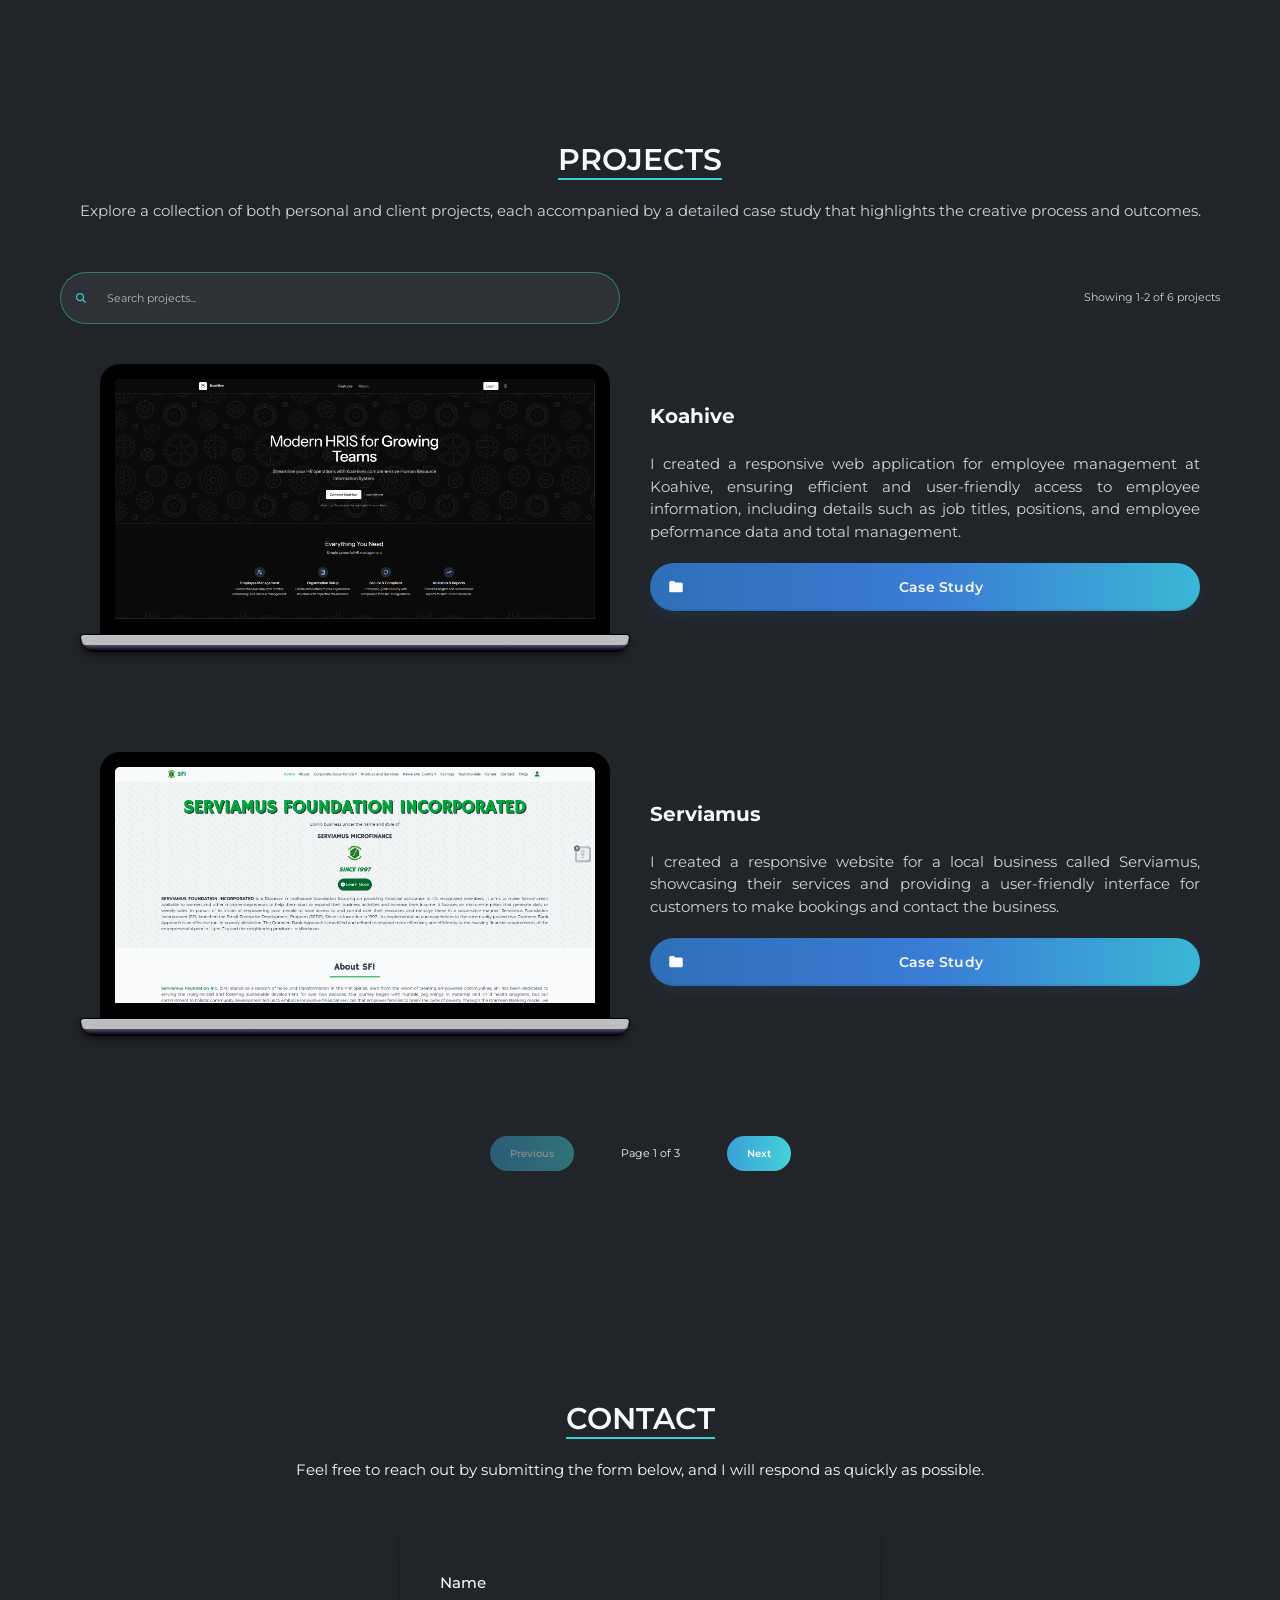
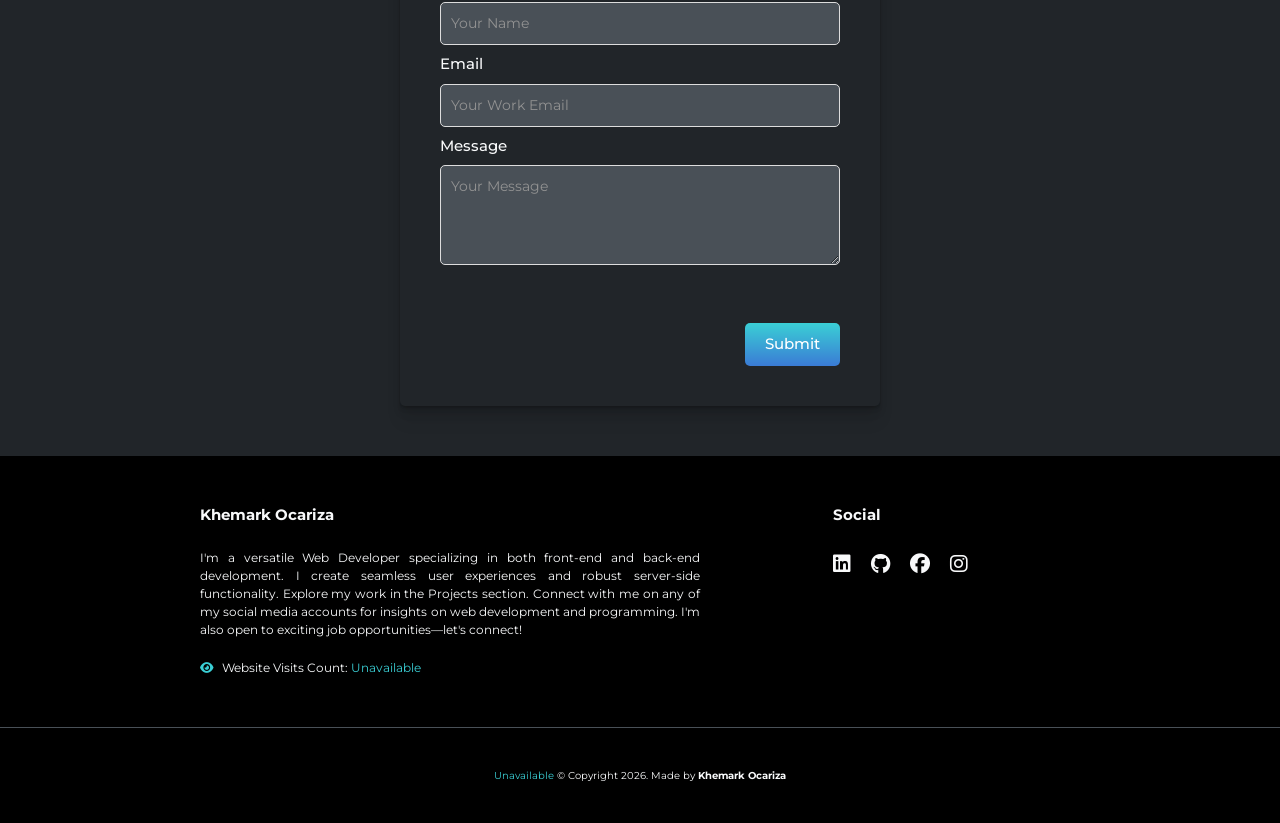
==== commit 307c9ca4: "Add pagination and navigation for skills section" ====
--- a/index.html
+++ b/index.html
@@ -1,5 +1,6 @@
 <!DOCTYPE html>
 <html lang="en">
+
 <head>
     <meta charset="utf-8" />
     <meta name="viewport" content="width=device-width, initial-scale=1" />
@@ -11,17 +12,22 @@
     <link rel="stylesheet" href="https://cdnjs.cloudflare.com/ajax/libs/font-awesome/6.5.0/css/all.min.css">
     <link rel="stylesheet" href="css/main.css">
 </head>
+
 <body>
 
     <!-- NAVBAR -->
     <nav class="navbar navbar-expand-lg  sticky-top z-5 nav-container">
-        <div class="container-fluid d-flex justify-content-between align-items-center p-1 pe-3 ps-4 p-md-2   ps-xl-5 pe-xl-5   ps-xxl-5 pe-xxl-5">
-            <a href="" class="navbar-brand d-flex gap-3 justify-content-center align-items-center text-decoration-none ms-xl-5 ms-lg-5 ms-md-2">
+        <div
+            class="container-fluid d-flex justify-content-between align-items-center p-1 pe-3 ps-4 p-md-2   ps-xl-5 pe-xl-5   ps-xxl-5 pe-xxl-5">
+            <a href=""
+                class="navbar-brand d-flex gap-3 justify-content-center align-items-center text-decoration-none ms-xl-5 ms-lg-5 ms-md-2">
                 <img src="system_images/me1.jpg" alt="" class="profile-image">
                 <p class="mb-0 text-primary fs-4  fw-semibold text-uppercase brand-text ">Khemark Ocariza</p>
             </a>
 
-            <button class="navbar-toggler ms-auto fs-3" type="button" data-bs-toggle="collapse" data-bs-target="#mainNavbar" aria-controls="mainNavbar" aria-expanded="false" aria-label="Toggle navigation" id="navbarTogglerBtn">
+            <button class="navbar-toggler ms-auto fs-3" type="button" data-bs-toggle="collapse"
+                data-bs-target="#mainNavbar" aria-controls="mainNavbar" aria-expanded="false"
+                aria-label="Toggle navigation" id="navbarTogglerBtn">
                 <i class="fas fa-bars fa-lg navbar-toggler-icon-color" id="navbarTogglerIcon"></i>
             </button>
 
@@ -37,58 +43,169 @@
     </nav>
 
     <script>
-    (function () {
-        const toggler = document.getElementById('navbarTogglerBtn');
-        const icon = document.getElementById('navbarTogglerIcon');
-        const navbar = document.getElementById('mainNavbar');
-        if (!toggler || !icon || !navbar) return;
-        navbar.addEventListener('show.bs.collapse', function () { icon.classList.remove('fa-bars'); icon.classList.add('fa-xmark'); });
-        navbar.addEventListener('hide.bs.collapse', function () { icon.classList.remove('fa-xmark'); icon.classList.add('fa-bars'); });
-    })();
+        (function () {
+            const toggler = document.getElementById('navbarTogglerBtn');
+            const icon = document.getElementById('navbarTogglerIcon');
+            const navbar = document.getElementById('mainNavbar');
+            if (!toggler || !icon || !navbar) return;
+            navbar.addEventListener('show.bs.collapse', function () { icon.classList.remove('fa-bars'); icon.classList.add('fa-xmark'); });
+            navbar.addEventListener('hide.bs.collapse', function () { icon.classList.remove('fa-xmark'); icon.classList.add('fa-bars'); });
+        })();
     </script>
 
     <!-- HOME -->
     <section id="home" class="home container-fluid d-flex flex-column  align-items-center  text-primary">
         <h1 class="home-header text-uppercase mb-5 hidden-animation">Hey, I'm Khemark Ocariza</h1>
-        <p class="fs-3 custom-max-width text-center hidden-animation home-intro">Welcome to my portfolio! Here, you’ll find a collection of creative ideas brought to life through design and functionality. I love crafting digital experiences that leave a lasting impression. Explore my work and let’s connect!</p>
+        <p class="fs-3 custom-max-width text-center hidden-animation home-intro">Welcome to my portfolio! Here, you’ll
+            find a collection of creative ideas brought to life through design and functionality. I love crafting
+            digital experiences that leave a lasting impression. Explore my work and let’s connect!</p>
         <button class="hidden-animation" onclick="location.href='#projects';">Projects</button>
-        <div class="scrolldown "><div class="chevrons"><div class="chevrondown"></div><div class="chevrondown"></div></div></div>
+        <div class="scrolldown ">
+            <div class="chevrons">
+                <div class="chevrondown"></div>
+                <div class="chevrondown"></div>
+            </div>
+        </div>
         <div class="socials-container ">
-            <a href="https://www.linkedin.com/in/khemark-ocariza-509b71215/" target="_blank" rel="noopener noreferrer" aria-label="LinkedIn" title="LinkedIn"><i class="fab fa-linkedin"></i></a>
-            <a href="https://github.com/Faithan" target="_blank" rel="noopener noreferrer" aria-label="GitHub" title="GitHub"><i class="fab fa-github"></i></a>
-            <a href="https://web.facebook.com/profile.php?id=100009511302416" target="_blank" rel="noopener noreferrer" aria-label="Facebook" title="Facebook"><i class="fab fa-facebook"></i></a>
-            <a href="https://www.instagram.com/m0n0s_/" target="_blank" rel="noopener noreferrer" aria-label="Instagram" title="Instagram"><i class="fab fa-instagram"></i></a>
+            <a href="https://www.linkedin.com/in/khemark-ocariza-509b71215/" target="_blank" rel="noopener noreferrer"
+                aria-label="LinkedIn" title="LinkedIn"><i class="fab fa-linkedin"></i></a>
+            <a href="https://github.com/Faithan" target="_blank" rel="noopener noreferrer" aria-label="GitHub"
+                title="GitHub"><i class="fab fa-github"></i></a>
+            <a href="https://web.facebook.com/profile.php?id=100009511302416" target="_blank" rel="noopener noreferrer"
+                aria-label="Facebook" title="Facebook"><i class="fab fa-facebook"></i></a>
+            <a href="https://www.instagram.com/m0n0s_/" target="_blank" rel="noopener noreferrer" aria-label="Instagram"
+                title="Instagram"><i class="fab fa-instagram"></i></a>
         </div>
     </section>
 
     <!-- ABOUT -->
     <section class="about" id="about">
-        <div class="about-header"><h1 class="text-primary hidden-animation">About me</h1>
-            <p class="hidden-animation">Discover more about me, my passions, and the skills I've honed in programming and technology. Explore what I do and how I bring ideas to life through code.</p>
+        <div class="about-header">
+            <h1 class="text-primary hidden-animation">About me</h1>
+            <p class="hidden-animation">Discover more about me, my passions, and the skills I've honed in programming
+                and technology. Explore what I do and how I bring ideas to life through code.</p>
         </div>
         <div class="about-content-container">
             <div class="about-self hidden-animation">
                 <h1 class="text-primary fw-bold">Get to know me!</h1>
-                <p class="text-primary">I'm a versatile Web Developer with a strong focus on building and managing the front-end and back-end of websites and web applications. Whether it's creating seamless user experiences, developing robust server-side functionality, or bridging the gap as a full-stack developer, I aim to contribute to the success of every project I work on. Check out some of my work in the Projects section.<br><br> I also enjoy sharing insights and lessons I've learned throughout my journey in Web Development. My goal is to support and inspire others in the developer community. Connect with me on LinkedIn or Instagram, where I regularly post content related to programming, web development, and best practices.<br><br> I'm open to exciting job opportunities where I can apply my skills, learn new ones, earn money obviously, and grow as a developer. If you have a role that aligns with my expertise and interests, please feel free to reach out!</p>
+                <p class="text-primary">I'm a versatile Web Developer with a strong focus on building and managing the
+                    front-end and back-end of websites and web applications. Whether it's creating seamless user
+                    experiences, developing robust server-side functionality, or bridging the gap as a full-stack
+                    developer, I aim to contribute to the success of every project I work on. Check out some of my work
+                    in the Projects section.<br><br> I also enjoy sharing insights and lessons I've learned throughout
+                    my journey in Web Development. My goal is to support and inspire others in the developer community.
+                    Connect with me on LinkedIn or Instagram, where I regularly post content related to programming, web
+                    development, and best practices.<br><br> I'm open to exciting job opportunities where I can apply my
+                    skills, learn new ones, earn money obviously, and grow as a developer. If you have a role that
+                    aligns with my expertise and interests, please feel free to reach out!</p>
                 <button onclick="location.href='#contact';" class="">Get in touch</button>
             </div>
             <div class="about-skills hidden-animation">
                 <h1 class="text-primary fw-bold">My Skills</h1>
-                <div class="skill-container ">
-                    <!-- skill boxes preserved from components -->
-                    <div class="skill-box"><span>HTML</span><div class="skill-bar"><div class="skill-level skill-w-98"></div></div><p>98/100</p><div class="icon-container"><i class="fa-brands fa-html5"></i></div></div>
-                    <div class="skill-box"><span>CSS</span><div class="skill-bar"><div class="skill-level skill-w-98"></div></div><p>98/100</p><div class="icon-container"><i class="fa-brands fa-css3"></i></div></div>
-                    <div class="skill-box"><span>TailwindCSS</span><div class="skill-bar"><div class="skill-level skill-w-90"></div></div><p>90/100</p><div class="icon-container "><i class="fa-solid fa-wind"></i></div></div>
-                    <div class="skill-box"><span>Bootstrap</span><div class="skill-bar"><div class="skill-level skill-w-90"></div></div><p>90/100</p><div class="icon-container"><i class="fa-brands fa-bootstrap"></i></div></div>
-                    <div class="skill-box"><span>Vue</span><div class="skill-bar"><div class="skill-level skill-w-90"></div></div><p>90/100</p><div class="icon-container"><i class="fa-brands fa-vuejs"></i></div></div>
-                    <div class="skill-box"><span>JavaScript</span><div class="skill-bar"><div class="skill-level skill-w-90"></div></div><p>90/100</p><div class="icon-container"><i class="fa-brands fa-js"></i></div></div>
-                    <div class="skill-box"><span>PHP</span><div class="skill-bar"><div class="skill-level skill-w-95"></div></div><p>95/100</p><div class="icon-container"><i class="fa-brands fa-php"></i></div></div>
-                    <div class="skill-box"><span>Laravel</span><div class="skill-bar"><div class="skill-level skill-w-90"></div></div><p>90/100</p><div class="icon-container"><i class="fa-brands fa-laravel"></i></div></div>
-                    <div class="skill-box"><span>SQL</span><div class="skill-bar"><div class="skill-level skill-w-95"></div></div><p>95/100</p><div class="icon-container"><i class="fa-solid fa-database"></i></div></div>
-                    <div class="skill-box"><span>GIT</span><div class="skill-bar"><div class="skill-level skill-w-95"></div></div><p>95/100</p><div class="icon-container"><i class="fa-brands fa-git"></i></div></div>
-                    <div class="skill-box"><span>GitHub</span><div class="skill-bar"><div class="skill-level skill-w-90"></div></div><p>90/100</p><div class="icon-container"><i class="fa-brands fa-github"></i></div></div>
-                    <div class="skill-box"><span>Responsive Design</span><div class="skill-bar"><div class="skill-level skill-w-98"></div></div><p>98/100</p><div class="icon-container"><i class="fa-solid fa-desktop"></i> <i class="fa-solid fa-laptop"></i> <i class="fa-solid fa-mobile-screen-button"></i></div></div>
-                    <div class="skill-box"><span>TCPDF</span><div class="skill-bar"><div class="skill-level skill-w-90"></div></div><p>90/100</p><div class="icon-container"><i class="fa-solid fa-file-pdf"></i></div></div>
+                <div class="skill-container" id="skillsContainer">
+                    <div class="skills-page">
+                        <div class="skill-box"><span>HTML</span>
+                            <div class="skill-bar">
+                                <div class="skill-level skill-w-98"></div>
+                            </div>
+                            <p>98/100</p>
+                            <div class="icon-container"><i class="fa-brands fa-html5"></i></div>
+                        </div>
+                        <div class="skill-box"><span>CSS</span>
+                            <div class="skill-bar">
+                                <div class="skill-level skill-w-98"></div>
+                            </div>
+                            <p>98/100</p>
+                            <div class="icon-container"><i class="fa-brands fa-css3"></i></div>
+                        </div>
+                        <div class="skill-box"><span>TailwindCSS</span>
+                            <div class="skill-bar">
+                                <div class="skill-level skill-w-90"></div>
+                            </div>
+                            <p>90/100</p>
+                            <div class="icon-container "><i class="fa-solid fa-wind"></i></div>
+                        </div>
+                        <div class="skill-box"><span>Bootstrap</span>
+                            <div class="skill-bar">
+                                <div class="skill-level skill-w-90"></div>
+                            </div>
+                            <p>90/100</p>
+                            <div class="icon-container"><i class="fa-brands fa-bootstrap"></i></div>
+                        </div>
+                        <div class="skill-box"><span>Vue</span>
+                            <div class="skill-bar">
+                                <div class="skill-level skill-w-90"></div>
+                            </div>
+                            <p>90/100</p>
+                            <div class="icon-container"><i class="fa-brands fa-vuejs"></i></div>
+                        </div>
+                        <div class="skill-box"><span>JavaScript</span>
+                            <div class="skill-bar">
+                                <div class="skill-level skill-w-90"></div>
+                            </div>
+                            <p>90/100</p>
+                            <div class="icon-container"><i class="fa-brands fa-js"></i></div>
+                        </div>
+                    </div>
+                    <div class="skills-page">
+                        <div class="skill-box"><span>PHP</span>
+                            <div class="skill-bar">
+                                <div class="skill-level skill-w-95"></div>
+                            </div>
+                            <p>95/100</p>
+                            <div class="icon-container"><i class="fa-brands fa-php"></i></div>
+                        </div>
+                        <div class="skill-box"><span>Laravel</span>
+                            <div class="skill-bar">
+                                <div class="skill-level skill-w-90"></div>
+                            </div>
+                            <p>90/100</p>
+                            <div class="icon-container"><i class="fa-brands fa-laravel"></i></div>
+                        </div>
+                        <div class="skill-box"><span>SQL</span>
+                            <div class="skill-bar">
+                                <div class="skill-level skill-w-95"></div>
+                            </div>
+                            <p>95/100</p>
+                            <div class="icon-container"><i class="fa-solid fa-database"></i></div>
+                        </div>
+                        <div class="skill-box"><span>GIT</span>
+                            <div class="skill-bar">
+                                <div class="skill-level skill-w-95"></div>
+                            </div>
+                            <p>95/100</p>
+                            <div class="icon-container"><i class="fa-brands fa-git"></i></div>
+                        </div>
+                        <div class="skill-box"><span>GitHub</span>
+                            <div class="skill-bar">
+                                <div class="skill-level skill-w-90"></div>
+                            </div>
+                            <p>90/100</p>
+                            <div class="icon-container"><i class="fa-brands fa-github"></i></div>
+                        </div>
+                        <div class="skill-box"><span>Responsive Design</span>
+                            <div class="skill-bar">
+                                <div class="skill-level skill-w-98"></div>
+                            </div>
+                            <p>98/100</p>
+                            <div class="icon-container"><i class="fa-solid fa-desktop"></i> <i
+                                    class="fa-solid fa-laptop"></i> <i class="fa-solid fa-mobile-screen-button"></i></div>
+                        </div>
+                    </div>
+                    <div class="skills-page">
+                        <div class="skill-box"><span>TCPDF</span>
+                            <div class="skill-bar">
+                                <div class="skill-level skill-w-90"></div>
+                            </div>
+                            <p>90/100</p>
+                            <div class="icon-container"><i class="fa-solid fa-file-pdf"></i></div>
+                        </div>
+                    </div>
+                </div>
+                <div class="skills-pagination hidden-animation" id="skillsPagination" aria-label="Skills pagination">
+                    <button type="button" class="skills-page-btn" id="skillsPrevBtn">Previous</button>
+                    <span class="skills-page-indicator" id="skillsPageInfo"></span>
+                    <button type="button" class="skills-page-btn" id="skillsNextBtn">Next</button>
                 </div>
             </div>
         </div>
@@ -98,77 +215,513 @@
     <section class="projects" id="projects">
         <div class="projects-header hidden-animation">
             <h1 class="">Projects</h1>
-            <p>Explore a collection of both personal and client projects, each accompanied by a detailed case study that highlights the creative process and outcomes.</p>
+            <p>Explore a collection of both personal and client projects, each accompanied by a detailed case study that
+                highlights the creative process and outcomes.</p>
         </div>
         <div class="projects-tools hidden-animation">
             <div class="projects-search">
                 <i class="fa-solid fa-magnifying-glass" aria-hidden="true"></i>
-                <input type="text" id="projectSearchInput" placeholder="Search projects..." aria-label="Search projects">
+                <input type="text" id="projectSearchInput" placeholder="Search projects..."
+                    aria-label="Search projects">
             </div>
             <p class="projects-meta" id="projectsMeta" aria-live="polite"></p>
         </div>
         <div class="projects-base-container">
 
-              <!-- Koahive -->
+            <!-- Koahive -->
             <div class="project-container hidden-animation">
-                <div class="project-image "><div class="laptop-container"><img src="system_images/Hris_serviamus.png" alt="Project Image" /><div class="laptop-keyboard"></div></div></div>
-                <div class="project-info "><h2>Koahive</h2><p>I created a responsive web application for employee management at Koahive, ensuring efficient and user-friendly access to employee information, including details such as job titles, positions, and employee peformance data and total management.</p>
-                    <button type="button" class="Documents-btn" data-bs-toggle="modal" data-bs-target="#koahiveModal"><span class="text">Case Study</span></button>
+                <div class="project-image ">
+                    <div class="laptop-container"><img src="system_images/Hris_serviamus.png" alt="Project Image" />
+                        <div class="laptop-keyboard"></div>
+                    </div>
+                </div>
+                <div class="project-info ">
+                    <h2>Koahive</h2>
+                    <p>I created a responsive web application for employee management at Koahive, ensuring efficient and
+                        user-friendly access to employee information, including details such as job titles, positions,
+                        and employee peformance data and total management.</p>
+                    <button type="button" class="Documents-btn" data-bs-toggle="modal"
+                        data-bs-target="#koahiveModal"><span class="text">Case Study</span></button>
                 </div>
             </div>
 
             <!-- Serviamus -->
             <div class="project-container hidden-animation">
-                <div class="project-image "><div class="laptop-container"><img src="system_images/serviamus.png" alt="Project Image" /><div class="laptop-keyboard"></div></div></div>
-                <div class="project-info "><h2>Serviamus</h2><p>I created a responsive website for a local business called Serviamus, showcasing their services and providing a user-friendly interface for customers to make bookings and contact the business.</p>
-                    <button type="button" class="Documents-btn" data-bs-toggle="modal" data-bs-target="#serviamusModal"><span class="text">Case Study</span></button>
+                <div class="project-image ">
+                    <div class="laptop-container"><img src="system_images/serviamus.png" alt="Project Image" />
+                        <div class="laptop-keyboard"></div>
+                    </div>
+                </div>
+                <div class="project-info ">
+                    <h2>Serviamus</h2>
+                    <p>I created a responsive website for a local business called Serviamus, showcasing their services
+                        and providing a user-friendly interface for customers to make bookings and contact the business.
+                    </p>
+                    <button type="button" class="Documents-btn" data-bs-toggle="modal"
+                        data-bs-target="#serviamusModal"><span class="text">Case Study</span></button>
                 </div>
             </div>
 
             <!-- Coolfolio -->
             <div class="project-container hidden-animation">
-                <div class="project-image "><div class="laptop-container"><img src="system_images/coolfolio.png" alt="Project Image" /><div class="laptop-keyboard"></div></div></div>
-                <div class="project-info "><h2>Coolfolio</h2><p>I created a simple and straightforward portfolio to showcase my skills, knowledge, and projects as a budding developer. It highlights my growth with a focus on clarity, functionality, and user experience, offering visitors a glimpse into my journey in web development.</p>
-                    <button type="button" class="Documents-btn" data-bs-toggle="modal" data-bs-target="#coolfolioModal"><span class="text">Case Study</span></button>
+                <div class="project-image ">
+                    <div class="laptop-container"><img src="system_images/coolfolio.png" alt="Project Image" />
+                        <div class="laptop-keyboard"></div>
+                    </div>
+                </div>
+                <div class="project-info ">
+                    <h2>Coolfolio</h2>
+                    <p>I created a simple and straightforward portfolio to showcase my skills, knowledge, and projects
+                        as a budding developer. It highlights my growth with a focus on clarity, functionality, and user
+                        experience, offering visitors a glimpse into my journey in web development.</p>
+                    <button type="button" class="Documents-btn" data-bs-toggle="modal"
+                        data-bs-target="#coolfolioModal"><span class="text">Case Study</span></button>
                 </div>
             </div>
 
             <!-- Royale -->
             <div class="project-container hidden-animation">
-                <div class="project-image "><div class="laptop-container"><img src="system_images/royale.png" alt="Project Image" /><div class="laptop-keyboard"></div></div></div>
-                <div class="project-info "><h2>Royale</h2><p>I developed an online request and order system for Royale Tailoring, allowing customers to book appointments for tailoring services and place orders for product pickups. This website serves as my capstone project for the Bachelor of Science in Computer Science (BSCS) program.</p>
-                    <button type="button" class="Documents-btn" data-bs-toggle="modal" data-bs-target="#royaleModal"><span class="text">Case Study</span></button>
+                <div class="project-image ">
+                    <div class="laptop-container"><img src="system_images/royale.png" alt="Project Image" />
+                        <div class="laptop-keyboard"></div>
+                    </div>
+                </div>
+                <div class="project-info ">
+                    <h2>Royale</h2>
+                    <p>I developed an online request and order system for Royale Tailoring, allowing customers to book
+                        appointments for tailoring services and place orders for product pickups. This website serves as
+                        my capstone project for the Bachelor of Science in Computer Science (BSCS) program.</p>
+                    <button type="button" class="Documents-btn" data-bs-toggle="modal"
+                        data-bs-target="#royaleModal"><span class="text">Case Study</span></button>
                 </div>
             </div>
 
             <!-- Estregan -->
             <div class="project-container hidden-animation">
-                <div class="project-image "><div class="laptop-container"><img src="system_images/estregan_pic.png" alt="Project Image" /><div class="laptop-keyboard"></div></div></div>
-                <div class="project-info "><h2>Estregan Beach Resort</h2><p>I developed an online reservation system for Estregan Beach Resort, allowing customers to easily book rooms and cottages. This system streamlines the resort’s reservation process, making it more organized and efficient for the owner. This project is part of my Bachelor of Science in Computer Science (BSCS) coursework.</p>
-                    <button type="button" class="Documents-btn" data-bs-toggle="modal" data-bs-target="#estreganModal"><span class="text">Case Study</span></button>
+                <div class="project-image ">
+                    <div class="laptop-container"><img src="system_images/estregan_pic.png" alt="Project Image" />
+                        <div class="laptop-keyboard"></div>
+                    </div>
+                </div>
+                <div class="project-info ">
+                    <h2>Estregan Beach Resort</h2>
+                    <p>I developed an online reservation system for Estregan Beach Resort, allowing customers to easily
+                        book rooms and cottages. This system streamlines the resort’s reservation process, making it
+                        more organized and efficient for the owner. This project is part of my Bachelor of Science in
+                        Computer Science (BSCS) coursework.</p>
+                    <button type="button" class="Documents-btn" data-bs-toggle="modal"
+                        data-bs-target="#estreganModal"><span class="text">Case Study</span></button>
                 </div>
             </div>
 
             <!-- CKCM Grading -->
             <div class="project-container hidden-animation">
-                <div class="project-image "><div class="laptop-container"><img src="system_images/ckcm_grading.png" alt="Project Image" /><div class="laptop-keyboard"></div></div></div>
-                <div class="project-info "><h2>CKCM Grading System</h2><p>We designed and implemented the CKCM Grading System, a web-based platform that simplifies the process of managing and calculating student grades. This system enhances efficiency and accuracy for educators, providing an intuitive interface for inputting, updating, and reviewing grades. It was developed as part of my Bachelor of Science in Computer Science (BSCS) coursework during my internship.</p>
-                    <button type="button" class="Documents-btn" data-bs-toggle="modal" data-bs-target="#ckcmGradingModal"><span class="text">Case Study</span></button>
-                </div>
-            </div>
+                <div class="project-image ">
+                    <div class="laptop-container"><img src="system_images/ckcm_grading.png" alt="Project Image" />
+                        <div class="laptop-keyboard"></div>
+                    </div>
+                </div>
+                <div class="project-info ">
+                    <h2>CKCM Grading System</h2>
+                    <p>We designed and implemented the CKCM Grading System, a web-based platform that simplifies the
+                        process of managing and calculating student grades. This system enhances efficiency and accuracy
+                        for educators, providing an intuitive interface for inputting, updating, and reviewing grades.
+                        It was developed as part of my Bachelor of Science in Computer Science (BSCS) coursework during
+                        my internship.</p>
+                    <button type="button" class="Documents-btn" data-bs-toggle="modal"
+                        data-bs-target="#ckcmGradingModal"><span class="text">Case Study</span></button>
+                </div>
+            </div>
+
+
+
+
+
+
+
+
+
+
+
+
+
+
+
+
 
             <!-- Modals (copied from components/projects.html) -->
+
+
+            <!-- modal for koahive -->
+            <div class="modal fade" id="koahiveModal" tabindex="-1" aria-labelledby="koahiveModalLabel"
+                aria-hidden="true">
+                <div class="modal-dialog modal-lg ">
+                    <div class="modal-content">
+                        <div class="modal-header">
+                            <h4 class="modal-title  text-secondary" id="koahiveModalLabel">Case Study
+                            </h4>
+                            <button type="button" class="btn-close" data-bs-dismiss="modal" aria-label="Close"></button>
+                        </div>
+                        <div
+                            class="modal-body text-center d-flex flex-column align-items-center justify-content-start modal-overflow">
+                            <!-- Your custom content here -->
+                            <h1 class="fs-1 fw-bold my-2">Koahive</h1>
+
+                            <div class="project-image ">
+                                <div class="laptop-container">
+                                    <img src="system_images/Hris_serviamus.png" alt="Project Image" />
+                                    <div class="laptop-keyboard"></div>
+                                </div>
+                            </div>
+                            <h2 class="my-3">Project Overview</h2>
+                            <div class="modal-paragraph ">
+                                <p class="text-justify my-3">
+                                    I created a website for employee managemant of an organization, with appropriate
+                                    features and many more.
+                                </p>
+
+                                <div class="project-language ">
+                                    <h2 class="my-3">Tool Used</h2>
+                                    <div class="language-container">
+                                        <div><i class="fa-brands fa-laravel"></i> Laravel</div>
+                                        <div><i class="fa-solid fa-file-pdf"></i> TCPDF</div>
+                                        <div><i class="fa-brands fa-vuejs"></i> Vue</div>
+                                        <div><i class="fa-brands fa-js"></i> JavaScript</div>
+                                        <div><i class="fa-brands fa-git-alt"></i> GIT</div>
+                                        <div><i class="fa-brands fa-github"></i> Github</div>
+                                    </div>
+                                </div>
+                                <div class="link-container">
+                                    <h2 class="my-3 fs-3 ">See Live</h2>
+                                    <a href="https://hris.serviamus.com" id="visit" class="text-secondary">Visit Website
+                                        <i class="fa-solid fa-up-right-from-square"></i></a>
+                                </div>
+                            </div>
+                        </div>
+                        <div class="modal-footer">
+                            <button type="button" class="btn btn-secondary px-3 py-2"
+                                data-bs-dismiss="modal">Close</button>
+                        </div>
+                    </div>
+                </div>
+            </div>
+            <!-- Koahive ending -->
+
+            <!-- modal for serviamus -->
+            <div class="modal fade" id="serviamusModal" tabindex="-1" aria-labelledby="serviamusModalLabel"
+                aria-hidden="true">
+                <div class="modal-dialog modal-lg ">
+                    <div class="modal-content">
+                        <div class="modal-header">
+                            <h4 class="modal-title  text-secondary" id="serviamusModalLabel">Case Study
+                            </h4>
+                            <button type="button" class="btn-close" data-bs-dismiss="modal" aria-label="Close"></button>
+                        </div>
+                        <div
+                            class="modal-body text-center d-flex flex-column align-items-center justify-content-start modal-overflow">
+                            <!-- Your custom content here -->
+                            <h1 class="fs-1 fw-bold my-2">Serviamus</h1>
+
+                            <div class="project-image ">
+                                <div class="laptop-container">
+                                    <img src="system_images/serviamus.png" alt="Project Image" />
+                                    <div class="laptop-keyboard"></div>
+                                </div>
+                            </div>
+                            <h2 class="my-3">Project Overview</h2>
+                            <div class="modal-paragraph ">
+                                <p class="text-justify my-3">
+                                    I created a responsive website for a local business called Serviamus, showcasing
+                                    their
+                                    services and providing a user-friendly interface for customers to make bookings and
+                                    contact the business.
+                                </p>
+                                <p class="text-justify my-3">
+                                    The website is built with Laravel, livewire, alphine js, tailwindcss, ensuring a
+                                    responsive and
+                                    visually
+                                    appealing design that is optimized for different screen sizes. The website features
+                                    a
+                                </p>
+                                <p class="text-justify my-3">
+                                    The website also includes a contact form, allowing customers to easily reach out to
+                                    the business.
+                                </p>
+                                <div class="project-language ">
+                                    <h2 class="my-3">Tool Used</h2>
+                                    <div class="language-container">
+                                        <div><i class="fa-brands fa-laravel"></i> Laravel</div>
+                                        <div><i class="fa-brands fa-js"></i> JavaScript</div>
+                                        <div><i class="fa-brands fa-git-alt"></i> GIT</div>
+                                        <div><i class="fa-brands fa-github"></i> Github</div>
+                                        <div><i class="fa-solid fa-mountain"></i> Alpine JS</div>
+                                    </div>
+                                </div>
+                                <div class="link-container">
+                                    <h2 class="my-3 fs-3 ">See Live</h2>
+
+                                    <a href="https://serviamus.com" id="visit" class="text-secondary">Visit Website <i
+                                            class="fa-solid fa-up-right-from-square"></i></a>
+                                </div>
+                            </div>
+                        </div>
+                        <div class="modal-footer">
+                            <button type="button" class="btn btn-secondary px-3 py-2"
+                                data-bs-dismiss="modal">Close</button>
+                        </div>
+                    </div>
+                </div>
+            </div>
+            <!-- serviamus ending -->
+
             <!-- coolfolioModal -->
-            <div class="modal fade" id="coolfolioModal" tabindex="-1" aria-labelledby="coolfolioModalLabel" aria-hidden="true"><div class="modal-dialog modal-lg"><div class="modal-content"><div class="modal-header"><h4 class="modal-title text-secondary" id="coolfolioModalLabel">Case Study</h4><button type="button" class="btn-close" data-bs-dismiss="modal" aria-label="Close"></button></div><div class="modal-body text-center d-flex flex-column align-items-center justify-content-start modal-overflow"><h1 class="fs-1 fw-bold my-2">Coolfolio </h1><div class="project-image "><div class="laptop-container"><img src="system_images/coolfolio.png" alt="Project Image" /><div class="laptop-keyboard"></div></div></div><h2 class="my-3">Project Overview</h2><div class="modal-paragraph "><p class="text-justify my-3">I created a simple and straightforward portfolio to showcase my skills, knowledge, and projects as a budding developer. This portfolio is a reflection of my dedication to learning and growth, presenting my abilities in a way that is both accessible and visually appealing. It serves as a snapshot of my journey so far, highlighting my determination to master the fundamentals of web development.</p><p class="text-justify my-3">The portfolio is designed with clarity and functionality in mind, ensuring a user-friendly experience for visitors. It includes sections that effectively organize my work, making it easy for viewers to explore my projects, skills, and background. By focusing on clean design and intuitive navigation, I aimed to create a platform that not only informs but also engages those who view it.</p><p class="text-justify my-3">As a personal milestone, this portfolio symbolizes my transition from a learner to a creator, demonstrating the skills I've acquired and the progress I've made. It also acts as a professional introduction, showcasing my passion for web development and my commitment to continuous improvement. I hope that through this project, visitors can see the potential I bring as a future full-stack developer.</p><div class="project-language "><h2 class="my-3">Tool Used</h2><div class="language-container"><div><i class="fa-brands fa-html5"></i> HTML</div><div><i class="fa-brands fa-css3-alt"></i> CSS</div><div><i class="fa-brands fa-bootstrap"></i> Bootstrap</div><div><i class="fa-brands fa-js"></i> JavaScript</div><div><i class="fa-brands fa-git-alt"></i> GIT</div><div><i class="fa-brands fa-github"></i> Github</div><div><i class="fa-brands fa-font-awesome"></i> Fontawesome</i></div></div></div><div class="link-container"><h2 class="my-3 fs-3 ">See Live</h2><a href="index.html" class="text-secondary">Visit Website <i class="fa-solid fa-up-right-from-square"></i></a></div></div></div><div class="modal-footer"><button type="button" class="btn btn-secondary px-3 py-2" data-bs-dismiss="modal">Close</button></div></div></div></div>
+            <div class="modal fade" id="coolfolioModal" tabindex="-1" aria-labelledby="coolfolioModalLabel"
+                aria-hidden="true">
+                <div class="modal-dialog modal-lg">
+                    <div class="modal-content">
+                        <div class="modal-header">
+                            <h4 class="modal-title text-secondary" id="coolfolioModalLabel">Case Study</h4><button
+                                type="button" class="btn-close" data-bs-dismiss="modal" aria-label="Close"></button>
+                        </div>
+                        <div
+                            class="modal-body text-center d-flex flex-column align-items-center justify-content-start modal-overflow">
+                            <h1 class="fs-1 fw-bold my-2">Coolfolio </h1>
+                            <div class="project-image ">
+                                <div class="laptop-container"><img src="system_images/coolfolio.png"
+                                        alt="Project Image" />
+                                    <div class="laptop-keyboard"></div>
+                                </div>
+                            </div>
+                            <h2 class="my-3">Project Overview</h2>
+                            <div class="modal-paragraph ">
+                                <p class="text-justify my-3">I created a simple and straightforward portfolio to
+                                    showcase my skills, knowledge, and projects as a budding developer. This portfolio
+                                    is a reflection of my dedication to learning and growth, presenting my abilities in
+                                    a way that is both accessible and visually appealing. It serves as a snapshot of my
+                                    journey so far, highlighting my determination to master the fundamentals of web
+                                    development.</p>
+                                <p class="text-justify my-3">The portfolio is designed with clarity and functionality in
+                                    mind, ensuring a user-friendly experience for visitors. It includes sections that
+                                    effectively organize my work, making it easy for viewers to explore my projects,
+                                    skills, and background. By focusing on clean design and intuitive navigation, I
+                                    aimed to create a platform that not only informs but also engages those who view it.
+                                </p>
+                                <p class="text-justify my-3">As a personal milestone, this portfolio symbolizes my
+                                    transition from a learner to a creator, demonstrating the skills I've acquired and
+                                    the progress I've made. It also acts as a professional introduction, showcasing my
+                                    passion for web development and my commitment to continuous improvement. I hope that
+                                    through this project, visitors can see the potential I bring as a future full-stack
+                                    developer.</p>
+                                <div class="project-language ">
+                                    <h2 class="my-3">Tool Used</h2>
+                                    <div class="language-container">
+                                        <div><i class="fa-brands fa-html5"></i> HTML</div>
+                                        <div><i class="fa-brands fa-css3-alt"></i> CSS</div>
+                                        <div><i class="fa-brands fa-bootstrap"></i> Bootstrap</div>
+                                        <div><i class="fa-brands fa-js"></i> JavaScript</div>
+                                        <div><i class="fa-brands fa-git-alt"></i> GIT</div>
+                                        <div><i class="fa-brands fa-github"></i> Github</div>
+                                        <div><i class="fa-brands fa-font-awesome"></i> Fontawesome</i></div>
+                                    </div>
+                                </div>
+                                <div class="link-container">
+                                    <h2 class="my-3 fs-3 ">See Live</h2><a href="index.html"
+                                        class="text-secondary">Visit Website <i
+                                            class="fa-solid fa-up-right-from-square"></i></a>
+                                </div>
+                            </div>
+                        </div>
+                        <div class="modal-footer"><button type="button" class="btn btn-secondary px-3 py-2"
+                                data-bs-dismiss="modal">Close</button></div>
+                    </div>
+                </div>
+            </div>
 
             <!-- royaleModal -->
-            <div class="modal fade" id="royaleModal" tabindex="-1" aria-labelledby="royaleModalLabel" aria-hidden="true"><div class="modal-dialog modal-lg"><div class="modal-content"><div class="modal-header"><h4 class="modal-title text-secondary" id="royaleModalLabel">Case Study</h4><button type="button" class="btn-close" data-bs-dismiss="modal" aria-label="Close"></button></div><div class="modal-body text-center d-flex flex-column align-items-center justify-content-start modal-overflow"><p class="fs-1 fw-bold my-2">Royale</p><div class="project-image "><div class="laptop-container"><img src="system_images/royale.png" alt="Project Image" /><div class="laptop-keyboard"></div></div></div><h2 class="my-3 ">Project Overview</h2><div class="modal-paragraph  "><p class="text-justify my-3">I developed an online request and order system for Royale Tailoring, allowing customers to book appointments for tailoring services and place orders for product pickups. This website serves as my capstone project for the Bachelor of Science in Computer Science (BSCS) program.</p><div class="project-language "><h2 class="my-3">Tool Used</h2><div class="language-container"><div><i class="fa-brands fa-html5"></i> HTML</div><div><i class="fa-brands fa-css3-alt"></i> CSS</div><div><i class="fa-brands fa-php"></i> PHP</div><div><i class="fa-solid fa-database"></i> MySQL</div><div><i class="fa-brands fa-js"></i> JavaScript</div><div><i class="fa-brands fa-git-alt"></i> GIT</div><div><i class="fa-brands fa-github"></i> Github</div><div><i class="fa-brands fa-font-awesome"></i> Fontawesome</div><div><i class="fa-solid fa-bell"></i> Toastr</div><div><i class="fa-solid fa-check-double"></i> SweetAlert2</div></div></div><div class="link-container"><h2 class="my-3 fs-3 ">See Live</h2><a href="https://royaletailoring.free.nf/" target="_blank" rel="noopener noreferrer" class="text-secondary">Visit Website <i class="fa-solid fa-up-right-from-square "></i></a></div></div></div><div class="modal-footer"><button type="button" class="btn btn-secondary py-2 px-3" data-bs-dismiss="modal">Close</button></div></div></div></div>
+            <div class="modal fade" id="royaleModal" tabindex="-1" aria-labelledby="royaleModalLabel"
+                aria-hidden="true">
+                <div class="modal-dialog modal-lg">
+                    <div class="modal-content">
+                        <div class="modal-header">
+                            <h4 class="modal-title text-secondary" id="royaleModalLabel">Case Study</h4><button
+                                type="button" class="btn-close" data-bs-dismiss="modal" aria-label="Close"></button>
+                        </div>
+                        <div
+                            class="modal-body text-center d-flex flex-column align-items-center justify-content-start modal-overflow">
+                            <p class="fs-1 fw-bold my-2">Royale</p>
+                            <div class="project-image ">
+                                <div class="laptop-container"><img src="system_images/royale.png" alt="Project Image" />
+                                    <div class="laptop-keyboard"></div>
+                                </div>
+                            </div>
+                            <h2 class="my-3 ">Project Overview</h2>
+                            <div class="modal-paragraph  ">
+                                <p class="text-justify my-3">I developed an online request and order system for Royale
+                                    Tailoring, allowing customers to book appointments for tailoring services and place
+                                    orders for product pickups. This website serves as my capstone project for the
+                                    Bachelor of Science in Computer Science (BSCS) program.</p>
+                                <div class="project-language ">
+                                    <h2 class="my-3">Tool Used</h2>
+                                    <div class="language-container">
+                                        <div><i class="fa-brands fa-html5"></i> HTML</div>
+                                        <div><i class="fa-brands fa-css3-alt"></i> CSS</div>
+                                        <div><i class="fa-brands fa-php"></i> PHP</div>
+                                        <div><i class="fa-solid fa-database"></i> MySQL</div>
+                                        <div><i class="fa-brands fa-js"></i> JavaScript</div>
+                                        <div><i class="fa-brands fa-git-alt"></i> GIT</div>
+                                        <div><i class="fa-brands fa-github"></i> Github</div>
+                                        <div><i class="fa-brands fa-font-awesome"></i> Fontawesome</div>
+                                        <div><i class="fa-solid fa-bell"></i> Toastr</div>
+                                        <div><i class="fa-solid fa-check-double"></i> SweetAlert2</div>
+                                    </div>
+                                </div>
+                                <div class="link-container">
+                                    <h2 class="my-3 fs-3 ">See Live</h2><a href="https://royaletailoring.free.nf/"
+                                        target="_blank" rel="noopener noreferrer" class="text-secondary">Visit Website
+                                        <i class="fa-solid fa-up-right-from-square "></i></a>
+                                </div>
+                            </div>
+                        </div>
+                        <div class="modal-footer"><button type="button" class="btn btn-secondary py-2 px-3"
+                                data-bs-dismiss="modal">Close</button></div>
+                    </div>
+                </div>
+            </div>
 
             <!-- estreganModal -->
-            <div class="modal fade" id="estreganModal" tabindex="-1" aria-labelledby="estreganModalLabel" aria-hidden="true"><div class="modal-dialog modal-lg "><div class="modal-content"><div class="modal-header"><h4 class="modal-title  text-secondary" id="estreganModalLabel">Case Study</h4><button type="button" class="btn-close" data-bs-dismiss="modal" aria-label="Close"></button></div><div class="modal-body text-center d-flex flex-column align-items-center justify-content-start modal-overflow"><p class="fs-1 fw-bold my-2">Estregan Beach Resort</p><div class="project-image "><div class="laptop-container"><img src="system_images/estregan_pic.png" alt="Project Image" /><div class="laptop-keyboard"></div></div></div><h2 class="my-3 ">Project Overview</h2><div class="modal-paragraph "><p class="text-justify my-3">I developed an online reservation system for Estregan Beach Resort, allowing customers to easily book rooms and cottages. This system streamlines the resort’s reservation process, making it more organized and efficient for the owner. This project is part of my Bachelor of Science in Computer Science (BSCS) coursework.</p><p class="text-justify my-3">This project marks the beginning of my journey into web development and serves as an experimentation ground for learning how to create a fully functional website. While it may not yet be a polished or fully secured system, it represents my efforts as a student to understand the complexities of building web applications. Please keep in mind that this is a school project, and perfection is not the goal—but rather, the opportunity to learn and grow as a developer.</p><p class="text-justify my-3">As you explore the system, you will notice that it introduces various features that showcase my budding skills in full-stack web development. From designing user interfaces to implementing backend functionality, this project demonstrates the range of technical abilities I’ve acquired during my studies. Although it may have its limitations, I hope it provides a glimpse of my potential and dedication to learning.</p><div class="project-language "><h2 class="my-3">Tool Used</h2><div class="language-container "><div><i class="fa-brands fa-html5"></i> HTML</div><div><i class="fa-brands fa-css3-alt"></i> CSS</div><div><i class="fa-brands fa-php"></i> PHP</div><div><i class="fa-solid fa-database"></i> MySQL</div><div><i class="fa-brands fa-js"></i> JavaScript</div><div><i class="fa-brands fa-git-alt"></i> GIT</div><div><i class="fa-brands fa-github"></i> Github</div><div><i class="fa-brands fa-font-awesome"></i> Fontawesome</div><div><i class="fa-solid fa-bell"></i> Toastr</div><div><i class="fa-solid fa-check-double"></i> SweetAlert2</div></div></div><div class="link-container"><h2 class="my-3 ">See Live</h2><a href="https://estreganbeachresort.ct.ws/" target="_blank" rel="noopener noreferrer" class="text-secondary">Visit Website <i class="fa-solid fa-up-right-from-square "></i></a></div></div></div><div class="modal-footer"><button type="button" class="btn btn-secondary py-2 px-3" data-bs-dismiss="modal">Close</button></div></div></div></div>
+            <div class="modal fade" id="estreganModal" tabindex="-1" aria-labelledby="estreganModalLabel"
+                aria-hidden="true">
+                <div class="modal-dialog modal-lg ">
+                    <div class="modal-content">
+                        <div class="modal-header">
+                            <h4 class="modal-title  text-secondary" id="estreganModalLabel">Case Study</h4><button
+                                type="button" class="btn-close" data-bs-dismiss="modal" aria-label="Close"></button>
+                        </div>
+                        <div
+                            class="modal-body text-center d-flex flex-column align-items-center justify-content-start modal-overflow">
+                            <p class="fs-1 fw-bold my-2">Estregan Beach Resort</p>
+                            <div class="project-image ">
+                                <div class="laptop-container"><img src="system_images/estregan_pic.png"
+                                        alt="Project Image" />
+                                    <div class="laptop-keyboard"></div>
+                                </div>
+                            </div>
+                            <h2 class="my-3 ">Project Overview</h2>
+                            <div class="modal-paragraph ">
+                                <p class="text-justify my-3">I developed an online reservation system for Estregan Beach
+                                    Resort, allowing customers to easily book rooms and cottages. This system
+                                    streamlines the resort’s reservation process, making it more organized and efficient
+                                    for the owner. This project is part of my Bachelor of Science in Computer Science
+                                    (BSCS) coursework.</p>
+                                <p class="text-justify my-3">This project marks the beginning of my journey into web
+                                    development and serves as an experimentation ground for learning how to create a
+                                    fully functional website. While it may not yet be a polished or fully secured
+                                    system, it represents my efforts as a student to understand the complexities of
+                                    building web applications. Please keep in mind that this is a school project, and
+                                    perfection is not the goal—but rather, the opportunity to learn and grow as a
+                                    developer.</p>
+                                <p class="text-justify my-3">As you explore the system, you will notice that it
+                                    introduces various features that showcase my budding skills in full-stack web
+                                    development. From designing user interfaces to implementing backend functionality,
+                                    this project demonstrates the range of technical abilities I’ve acquired during my
+                                    studies. Although it may have its limitations, I hope it provides a glimpse of my
+                                    potential and dedication to learning.</p>
+                                <div class="project-language ">
+                                    <h2 class="my-3">Tool Used</h2>
+                                    <div class="language-container ">
+                                        <div><i class="fa-brands fa-html5"></i> HTML</div>
+                                        <div><i class="fa-brands fa-css3-alt"></i> CSS</div>
+                                        <div><i class="fa-brands fa-php"></i> PHP</div>
+                                        <div><i class="fa-solid fa-database"></i> MySQL</div>
+                                        <div><i class="fa-brands fa-js"></i> JavaScript</div>
+                                        <div><i class="fa-brands fa-git-alt"></i> GIT</div>
+                                        <div><i class="fa-brands fa-github"></i> Github</div>
+                                        <div><i class="fa-brands fa-font-awesome"></i> Fontawesome</div>
+                                        <div><i class="fa-solid fa-bell"></i> Toastr</div>
+                                        <div><i class="fa-solid fa-check-double"></i> SweetAlert2</div>
+                                    </div>
+                                </div>
+                                <div class="link-container">
+                                    <h2 class="my-3 ">See Live</h2><a href="https://estreganbeachresort.ct.ws/"
+                                        target="_blank" rel="noopener noreferrer" class="text-secondary">Visit Website
+                                        <i class="fa-solid fa-up-right-from-square "></i></a>
+                                </div>
+                            </div>
+                        </div>
+                        <div class="modal-footer"><button type="button" class="btn btn-secondary py-2 px-3"
+                                data-bs-dismiss="modal">Close</button></div>
+                    </div>
+                </div>
+            </div>
 
             <!-- ckcmGradingModal -->
-            <div class="modal fade" id="ckcmGradingModal" tabindex="-1" aria-labelledby="ckcmGradingModalLabel" aria-hidden="true"><div class="modal-dialog modal-lg "><div class="modal-content"><div class="modal-header"><h4 class="modal-title  text-secondary" id="ckcmGradingModalLabel">Case Study</h4><button type="button" class="btn-close" data-bs-dismiss="modal" aria-label="Close"></button></div><div class="modal-body text-center d-flex flex-column align-items-center justify-content-start modal-overflow"><p class="fs-1 fw-bold my-2">CKCM Grading</p><div class="project-image "><div class="laptop-container"><img src="system_images/ckcm_grading.png" alt="Project Image" /><div class="laptop-keyboard"></div></div></div><h2 class="my-3 ">Project Overview</h2><div class="modal-paragraph"><p class="text-justify my-3">The CKCM Grading System is a web-based application designed to streamline the grading process for educators. This system allows teachers to efficiently manage student records, compute grades, and generate reports, all within a user-friendly interface.</p><p class="text-justify my-3">This project was developed as part of my academic journey in the Bachelor of Science in Computer Science (BSCS) program as Intern. It represents my commitment to creating practical solutions that address real-world challenges in education. While the system is not yet fully optimized or secured, it serves as a testament to my growth as a developer and my ability to build functional web applications.</p><p class="text-justify my-3">Through this project, I gained valuable experience in full-stack web development, including database management, backend programming, and responsive design. Although there is room for improvement, the CKCM Grading System highlights my dedication to learning and my passion for creating tools that make a difference.</p><div class="project-language "><h2 class="my-3">Tool Used</h2><div class="language-container "><div><i class="fa-brands fa-laravel"></i> Laravel</div><div><i class="fa-brands fa-html5"></i> HTML</div><div><i class="fa-brands fa-css3-alt"></i> CSS</div><div><i class="fa-brands fa-php"></i> PHP</div><div><i class="fa-solid fa-database"></i> MySQL</div><div><i class="fa-brands fa-js"></i> JavaScript</div><div><i class="fa-brands fa-git-alt"></i> GIT</div><div><i class="fa-brands fa-github"></i> Github</div><div><i class="fa-brands fa-font-awesome"></i> Fontawesome</div><div><i class="fa-solid fa-file-pdf"></i> TCPDF</div></div></div><div class="link-container"><h2 class="my-3 fs-3 ">See Live</h2><a href="https://grades.ckcm.edu.ph/" target="_blank" rel="noopener noreferrer" class="text-secondary">Visit Website <i class="fa-solid fa-up-right-from-square "></i></a></div></div></div><div class="modal-footer"><button type="button" class="btn btn-secondary py-2 px-3" data-bs-dismiss="modal">Close</button></div></div></div></div>
+            <div class="modal fade" id="ckcmGradingModal" tabindex="-1" aria-labelledby="ckcmGradingModalLabel"
+                aria-hidden="true">
+                <div class="modal-dialog modal-lg ">
+                    <div class="modal-content">
+                        <div class="modal-header">
+                            <h4 class="modal-title  text-secondary" id="ckcmGradingModalLabel">Case Study</h4><button
+                                type="button" class="btn-close" data-bs-dismiss="modal" aria-label="Close"></button>
+                        </div>
+                        <div
+                            class="modal-body text-center d-flex flex-column align-items-center justify-content-start modal-overflow">
+                            <p class="fs-1 fw-bold my-2">CKCM Grading</p>
+                            <div class="project-image ">
+                                <div class="laptop-container"><img src="system_images/ckcm_grading.png"
+                                        alt="Project Image" />
+                                    <div class="laptop-keyboard"></div>
+                                </div>
+                            </div>
+                            <h2 class="my-3 ">Project Overview</h2>
+                            <div class="modal-paragraph">
+                                <p class="text-justify my-3">The CKCM Grading System is a web-based application designed
+                                    to streamline the grading process for educators. This system allows teachers to
+                                    efficiently manage student records, compute grades, and generate reports, all within
+                                    a user-friendly interface.</p>
+                                <p class="text-justify my-3">This project was developed as part of my academic journey
+                                    in the Bachelor of Science in Computer Science (BSCS) program as Intern. It
+                                    represents my commitment to creating practical solutions that address real-world
+                                    challenges in education. While the system is not yet fully optimized or secured, it
+                                    serves as a testament to my growth as a developer and my ability to build functional
+                                    web applications.</p>
+                                <p class="text-justify my-3">Through this project, I gained valuable experience in
+                                    full-stack web development, including database management, backend programming, and
+                                    responsive design. Although there is room for improvement, the CKCM Grading System
+                                    highlights my dedication to learning and my passion for creating tools that make a
+                                    difference.</p>
+                                <div class="project-language ">
+                                    <h2 class="my-3">Tool Used</h2>
+                                    <div class="language-container ">
+                                        <div><i class="fa-brands fa-laravel"></i> Laravel</div>
+                                        <div><i class="fa-brands fa-html5"></i> HTML</div>
+                                        <div><i class="fa-brands fa-css3-alt"></i> CSS</div>
+                                        <div><i class="fa-brands fa-php"></i> PHP</div>
+                                        <div><i class="fa-solid fa-database"></i> MySQL</div>
+                                        <div><i class="fa-brands fa-js"></i> JavaScript</div>
+                                        <div><i class="fa-brands fa-git-alt"></i> GIT</div>
+                                        <div><i class="fa-brands fa-github"></i> Github</div>
+                                        <div><i class="fa-brands fa-font-awesome"></i> Fontawesome</div>
+                                        <div><i class="fa-solid fa-file-pdf"></i> TCPDF</div>
+                                    </div>
+                                </div>
+                                <div class="link-container">
+                                    <h2 class="my-3 fs-3 ">See Live</h2><a href="https://grades.ckcm.edu.ph/"
+                                        target="_blank" rel="noopener noreferrer" class="text-secondary">Visit Website
+                                        <i class="fa-solid fa-up-right-from-square "></i></a>
+                                </div>
+                            </div>
+                        </div>
+                        <div class="modal-footer"><button type="button" class="btn btn-secondary py-2 px-3"
+                                data-bs-dismiss="modal">Close</button></div>
+                    </div>
+                </div>
+            </div>
+
+
+
+
+
+
 
         </div>
         <p class="projects-no-results" id="projectsNoResults">No projects matched your search.</p>
@@ -182,7 +735,8 @@
     <!-- CONTACT -->
     <section class="contact contact-top-padding" id="contact">
         <h1 class="hidden-animation">Contact</h1>
-        <p class="text-primary hidden-animation">Feel free to reach out by submitting the form below, and I will respond as quickly as possible.</p>
+        <p class="text-primary hidden-animation">Feel free to reach out by submitting the form below, and I will respond
+            as quickly as possible.</p>
         <div class="contact-container hidden-animation">
             <form id="contactForm" action="https://api.web3forms.com/submit" method="POST">
                 <!-- Replace with your Access Key -->
@@ -305,17 +859,36 @@
         <div class="footer-info-container">
             <div class="footer-info">
                 <h1 class="fw-bold">Khemark Ocariza</h1>
-                <p>I'm a versatile Web Developer specializing in both front-end and back-end development. I create seamless user experiences and robust server-side functionality. Explore my work in the Projects section. Connect with me on any of my social media accounts for insights on web development and programming. I'm also open to exciting job opportunities—let's connect!</p>
-                <p><i class="fa-solid fa-eye me-2 text-secondary"></i> Website Visits Count: <span id="visit-count" class="text-secondary">Loading...</span></p>
-            </div>
-            <div class="footer-social-info"><h1 class="fw-bold"> Social</h1><div class="footer-social-container"><a href="https://www.linkedin.com/in/khemark-ocariza-509b71215/" target="_blank" rel="noopener noreferrer" aria-label="LinkedIn" title="LinkedIn"><i class="fab fa-linkedin"></i></a><a href="https://github.com/Faithan" target="_blank" rel="noopener noreferrer" aria-label="GitHub" title="GitHub"><i class="fab fa-github"></i></a><a href="https://web.facebook.com/profile.php?id=100009511302416" target="_blank" rel="noopener noreferrer" aria-label="Facebook" title="Facebook"><i class="fab fa-facebook"></i></a><a href="https://www.instagram.com/m0n0s_/" target="_blank" rel="noopener noreferrer" aria-label="Instagram" title="Instagram"><i class="fab fa-instagram"></i></a></div></div>
-        </div>
-        <div class="copyright-container"><p class="text-primary"><span id="release-version" class="text-secondary">Loading...</span> © Copyright <span id="current-year"></span>. Made by <a href="">Khemark Ocariza</a></p></div>
+                <p>I'm a versatile Web Developer specializing in both front-end and back-end development. I create
+                    seamless user experiences and robust server-side functionality. Explore my work in the Projects
+                    section. Connect with me on any of my social media accounts for insights on web development and
+                    programming. I'm also open to exciting job opportunities—let's connect!</p>
+                <p><i class="fa-solid fa-eye me-2 text-secondary"></i> Website Visits Count: <span id="visit-count"
+                        class="text-secondary">Loading...</span></p>
+            </div>
+            <div class="footer-social-info">
+                <h1 class="fw-bold"> Social</h1>
+                <div class="footer-social-container"><a href="https://www.linkedin.com/in/khemark-ocariza-509b71215/"
+                        target="_blank" rel="noopener noreferrer" aria-label="LinkedIn" title="LinkedIn"><i
+                            class="fab fa-linkedin"></i></a><a href="https://github.com/Faithan" target="_blank"
+                        rel="noopener noreferrer" aria-label="GitHub" title="GitHub"><i class="fab fa-github"></i></a><a
+                        href="https://web.facebook.com/profile.php?id=100009511302416" target="_blank"
+                        rel="noopener noreferrer" aria-label="Facebook" title="Facebook"><i
+                            class="fab fa-facebook"></i></a><a href="https://www.instagram.com/m0n0s_/" target="_blank"
+                        rel="noopener noreferrer" aria-label="Instagram" title="Instagram"><i
+                            class="fab fa-instagram"></i></a></div>
+            </div>
+        </div>
+        <div class="copyright-container">
+            <p class="text-primary"><span id="release-version" class="text-secondary">Loading...</span> © Copyright
+                <span id="current-year"></span>. Made by <a href="">Khemark Ocariza</a>
+            </p>
+        </div>
     </footer>
 
     <script>
-        (function () { const el = document.getElementById('release-version'); if (!el) return; const repoOwner = 'faithan'; const repoName = 'Coolfolio'; fetch(`https://api.github.com/repos/${repoOwner}/${repoName}/releases/latest`).then(r=>{ if(!r.ok) throw new Error('Failed'); return r.json() }).then(data=>{ el.textContent = data.tag_name || 'Unavailable' }).catch(()=>{ el.textContent = 'Unavailable' }); })();
-        (function () { const el = document.getElementById('visit-count'); if (!el) return; fetch('https://visits.deno.dev/faithan-coolfolio').then(r=>r.json()).then(d=>{ el.textContent = d.total }).catch(()=>{ el.textContent = 'Unavailable' }); })();
+        (function () { const el = document.getElementById('release-version'); if (!el) return; const repoOwner = 'faithan'; const repoName = 'Coolfolio'; fetch(`https://api.github.com/repos/${repoOwner}/${repoName}/releases/latest`).then(r => { if (!r.ok) throw new Error('Failed'); return r.json() }).then(data => { el.textContent = data.tag_name || 'Unavailable' }).catch(() => { el.textContent = 'Unavailable' }); })();
+        (function () { const el = document.getElementById('visit-count'); if (!el) return; fetch('https://visits.deno.dev/faithan-coolfolio').then(r => r.json()).then(d => { el.textContent = d.total }).catch(() => { el.textContent = 'Unavailable' }); })();
         (function () { const el = document.getElementById('current-year'); if (el) el.textContent = new Date().getFullYear(); })();
 
         (function () {
@@ -396,7 +969,49 @@
         })();
     </script>
 
+    <script>
+        (function () {
+            const pages = document.querySelectorAll('.skills-page');
+            const prevBtn = document.getElementById('skillsPrevBtn');
+            const nextBtn = document.getElementById('skillsNextBtn');
+            const pageInfo = document.getElementById('skillsPageInfo');
+            const pagination = document.getElementById('skillsPagination');
+
+            if (!pages.length || !prevBtn || !nextBtn || !pageInfo || !pagination) return;
+
+            let currentPage = 1;
+            const totalPages = pages.length;
+
+            function render() {
+                pages.forEach((page, index) => {
+                    page.classList.toggle('active', index + 1 === currentPage);
+                });
+
+                pageInfo.textContent = `Page ${currentPage} of ${totalPages}`;
+                prevBtn.disabled = currentPage <= 1;
+                nextBtn.disabled = currentPage >= totalPages;
+            }
+
+            prevBtn.addEventListener('click', function () {
+                if (currentPage > 1) {
+                    currentPage -= 1;
+                    render();
+                }
+            });
+
+            nextBtn.addEventListener('click', function () {
+                if (currentPage < totalPages) {
+                    currentPage += 1;
+                    render();
+                }
+            });
+
+            render();
+        })();
+    </script>
+
     <script src="https://cdn.jsdelivr.net/npm/bootstrap@5.3.3/dist/js/bootstrap.bundle.min.js"></script>
     <script src="js/animation.js"></script>
 </body>
+
 </html>
--- a/css/main.css
+++ b/css/main.css
@@ -751,9 +751,53 @@
     color: var(--text-color);
 }
 
-
-
-
+.skills-pagination {
+    max-width: 1200px;
+    margin: 20px auto 0;
+    padding: 0 20px;
+    display: flex;
+    align-items: center;
+    justify-content: center;
+    gap: 14px;
+}
+
+.skills-page-btn {
+    background: linear-gradient(90deg, #3aa0d8 0%, #44d1d8 100%);
+    color: #ffffff;
+    border: none;
+    border-radius: 999px;
+    padding: 10px 20px;
+    font-weight: 600;
+    transition: transform 0.15s ease, opacity 0.2s ease;
+}
+
+.skills-page-btn:hover:not(:disabled) {
+    transform: translateY(-2px);
+}
+
+.skills-page-btn:disabled {
+    opacity: 0.45;
+    cursor: not-allowed;
+}
+
+.skills-page-indicator {
+    color: var(--text-color);
+    font-size: 1.05rem;
+    min-width: 125px;
+    text-align: center;
+}
+
+.skills-page {
+    display: none;
+    width: 100%;
+}
+
+.skills-page.active {
+    display: flex;
+    flex-wrap: wrap;
+    justify-content: center;
+    gap: 20px;
+}
 
 
 
@@ -1761,6 +1805,20 @@
         font-size: 0.95rem;
     }
 
+    .skills-pagination {
+        padding: 0 20px 70px;
+    }
+
+    .skills-page-btn {
+        padding: 9px 15px;
+        font-size: 0.95rem;
+    }
+
+    .skills-page-indicator {
+        min-width: 110px;
+        font-size: 0.95rem;
+    }
+
 
 
 }
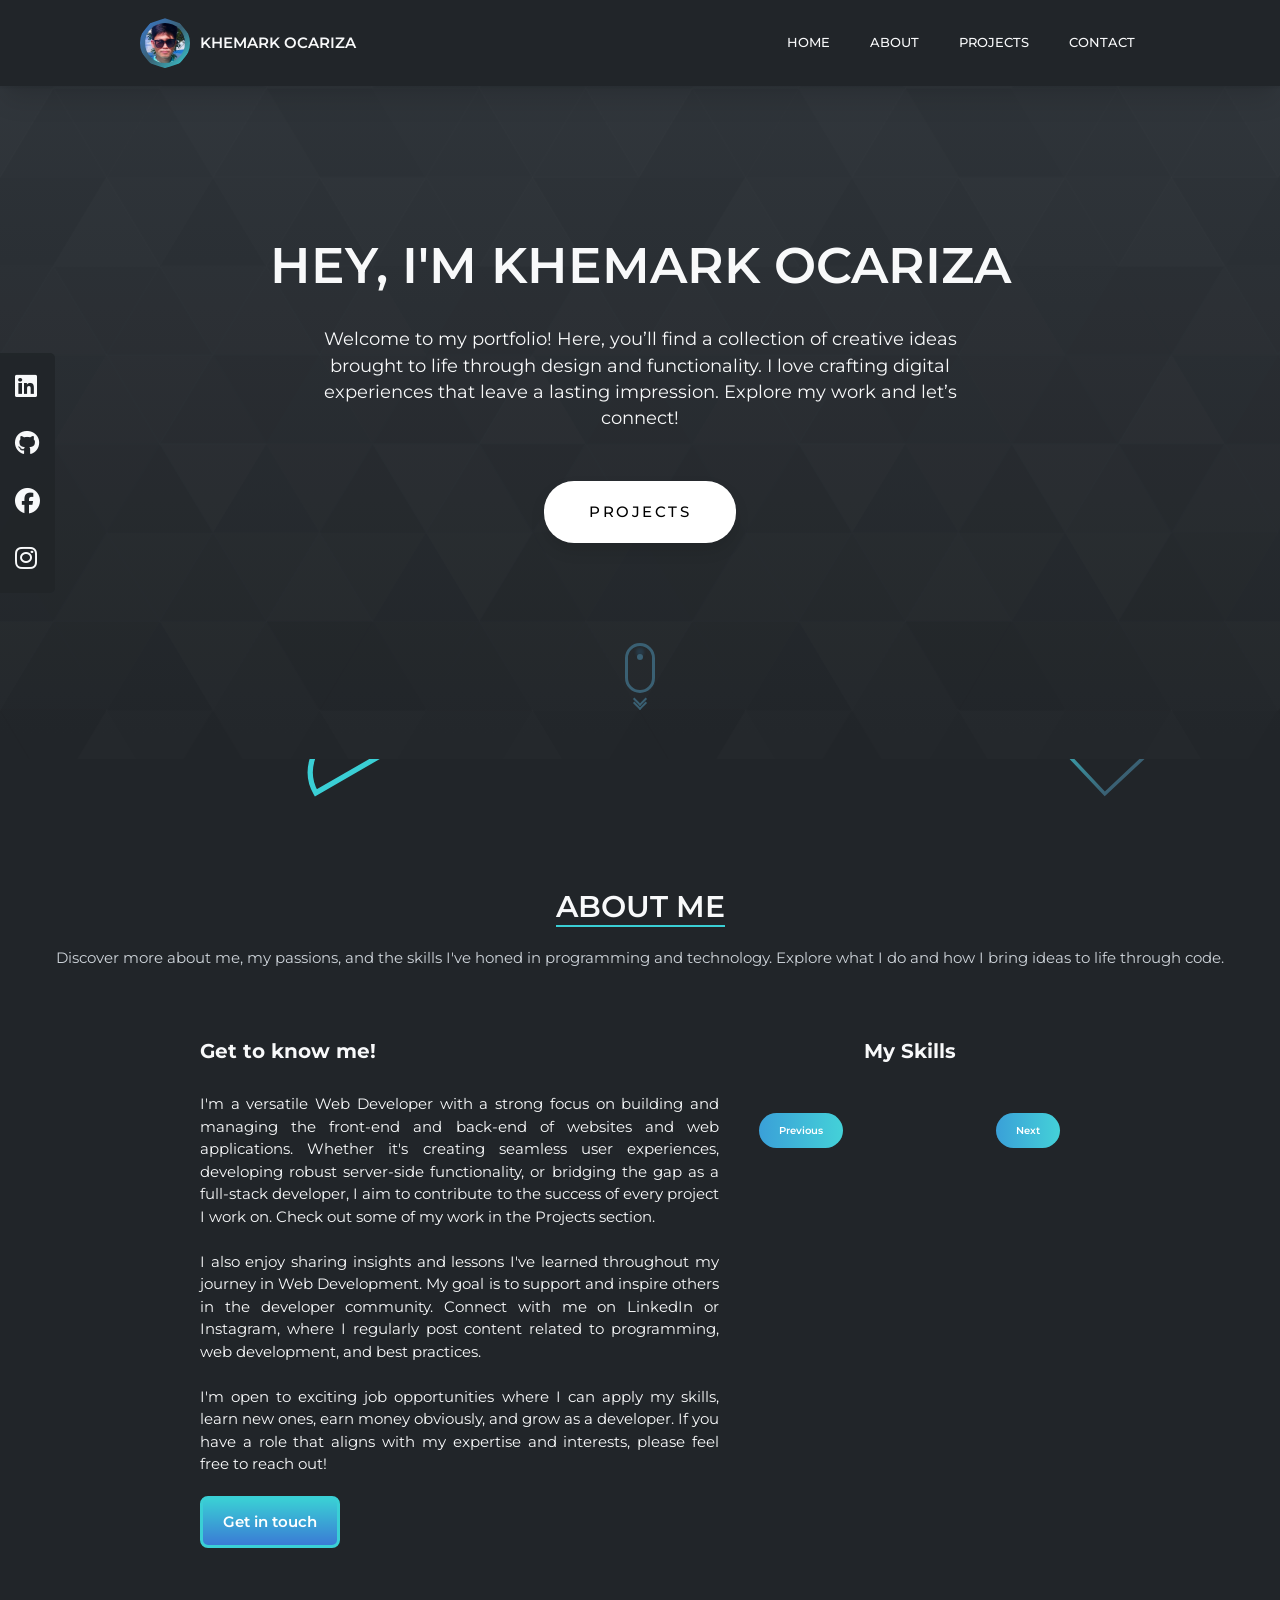
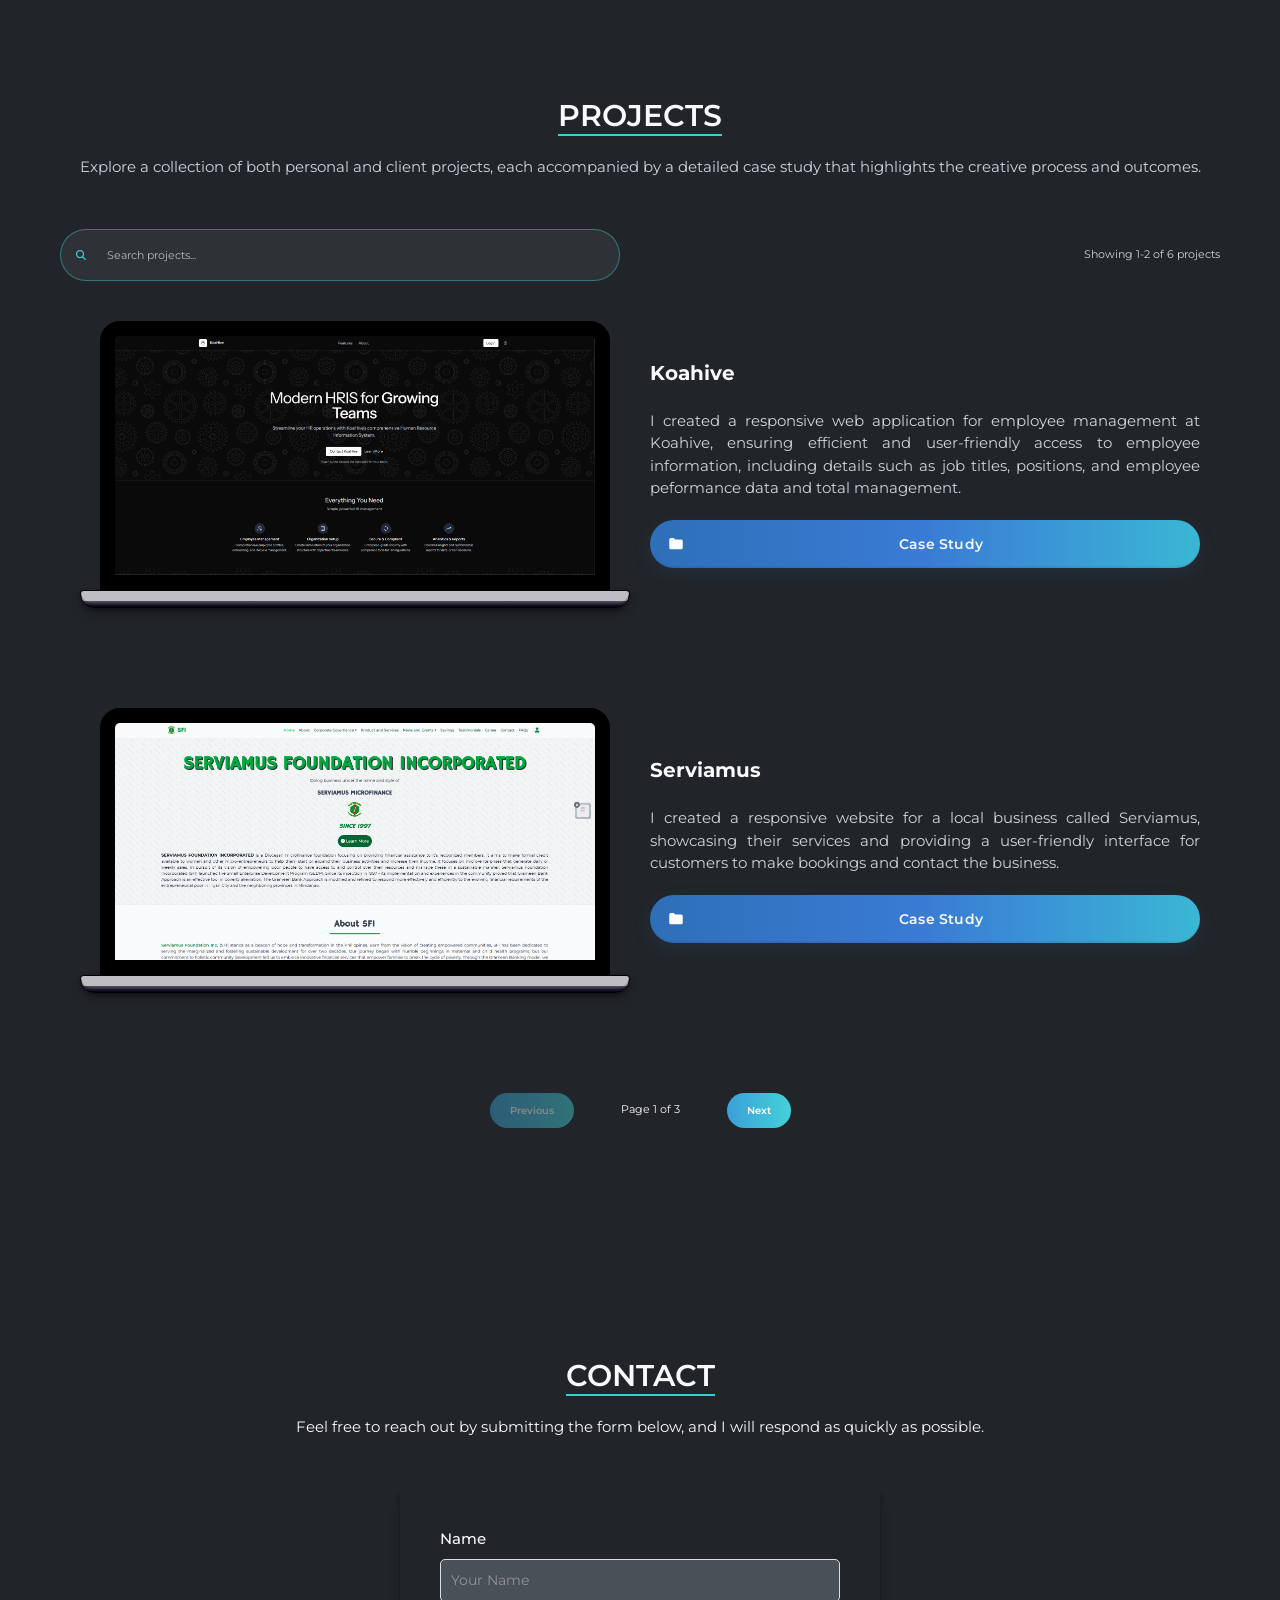
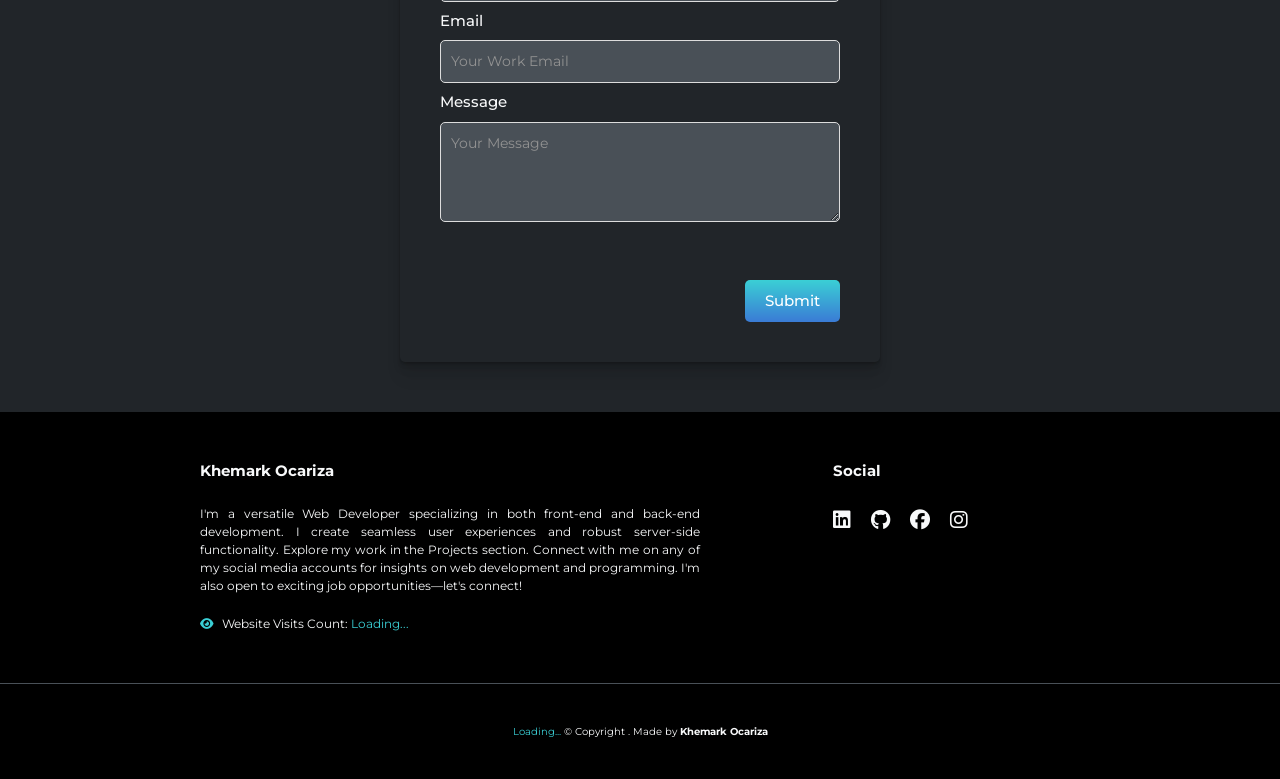
==== commit 18325f4f: "Refactor project display and modal functionality into separate JavaScript file; remove hardcoded HTM" ====
--- a/index.html
+++ b/index.html
@@ -227,502 +227,6 @@
             <p class="projects-meta" id="projectsMeta" aria-live="polite"></p>
         </div>
         <div class="projects-base-container">
-
-            <!-- Koahive -->
-            <div class="project-container hidden-animation">
-                <div class="project-image ">
-                    <div class="laptop-container"><img src="system_images/Hris_serviamus.png" alt="Project Image" />
-                        <div class="laptop-keyboard"></div>
-                    </div>
-                </div>
-                <div class="project-info ">
-                    <h2>Koahive</h2>
-                    <p>I created a responsive web application for employee management at Koahive, ensuring efficient and
-                        user-friendly access to employee information, including details such as job titles, positions,
-                        and employee peformance data and total management.</p>
-                    <button type="button" class="Documents-btn" data-bs-toggle="modal"
-                        data-bs-target="#koahiveModal"><span class="text">Case Study</span></button>
-                </div>
-            </div>
-
-            <!-- Serviamus -->
-            <div class="project-container hidden-animation">
-                <div class="project-image ">
-                    <div class="laptop-container"><img src="system_images/serviamus.png" alt="Project Image" />
-                        <div class="laptop-keyboard"></div>
-                    </div>
-                </div>
-                <div class="project-info ">
-                    <h2>Serviamus</h2>
-                    <p>I created a responsive website for a local business called Serviamus, showcasing their services
-                        and providing a user-friendly interface for customers to make bookings and contact the business.
-                    </p>
-                    <button type="button" class="Documents-btn" data-bs-toggle="modal"
-                        data-bs-target="#serviamusModal"><span class="text">Case Study</span></button>
-                </div>
-            </div>
-
-            <!-- Coolfolio -->
-            <div class="project-container hidden-animation">
-                <div class="project-image ">
-                    <div class="laptop-container"><img src="system_images/coolfolio.png" alt="Project Image" />
-                        <div class="laptop-keyboard"></div>
-                    </div>
-                </div>
-                <div class="project-info ">
-                    <h2>Coolfolio</h2>
-                    <p>I created a simple and straightforward portfolio to showcase my skills, knowledge, and projects
-                        as a budding developer. It highlights my growth with a focus on clarity, functionality, and user
-                        experience, offering visitors a glimpse into my journey in web development.</p>
-                    <button type="button" class="Documents-btn" data-bs-toggle="modal"
-                        data-bs-target="#coolfolioModal"><span class="text">Case Study</span></button>
-                </div>
-            </div>
-
-            <!-- Royale -->
-            <div class="project-container hidden-animation">
-                <div class="project-image ">
-                    <div class="laptop-container"><img src="system_images/royale.png" alt="Project Image" />
-                        <div class="laptop-keyboard"></div>
-                    </div>
-                </div>
-                <div class="project-info ">
-                    <h2>Royale</h2>
-                    <p>I developed an online request and order system for Royale Tailoring, allowing customers to book
-                        appointments for tailoring services and place orders for product pickups. This website serves as
-                        my capstone project for the Bachelor of Science in Computer Science (BSCS) program.</p>
-                    <button type="button" class="Documents-btn" data-bs-toggle="modal"
-                        data-bs-target="#royaleModal"><span class="text">Case Study</span></button>
-                </div>
-            </div>
-
-            <!-- Estregan -->
-            <div class="project-container hidden-animation">
-                <div class="project-image ">
-                    <div class="laptop-container"><img src="system_images/estregan_pic.png" alt="Project Image" />
-                        <div class="laptop-keyboard"></div>
-                    </div>
-                </div>
-                <div class="project-info ">
-                    <h2>Estregan Beach Resort</h2>
-                    <p>I developed an online reservation system for Estregan Beach Resort, allowing customers to easily
-                        book rooms and cottages. This system streamlines the resort’s reservation process, making it
-                        more organized and efficient for the owner. This project is part of my Bachelor of Science in
-                        Computer Science (BSCS) coursework.</p>
-                    <button type="button" class="Documents-btn" data-bs-toggle="modal"
-                        data-bs-target="#estreganModal"><span class="text">Case Study</span></button>
-                </div>
-            </div>
-
-            <!-- CKCM Grading -->
-            <div class="project-container hidden-animation">
-                <div class="project-image ">
-                    <div class="laptop-container"><img src="system_images/ckcm_grading.png" alt="Project Image" />
-                        <div class="laptop-keyboard"></div>
-                    </div>
-                </div>
-                <div class="project-info ">
-                    <h2>CKCM Grading System</h2>
-                    <p>We designed and implemented the CKCM Grading System, a web-based platform that simplifies the
-                        process of managing and calculating student grades. This system enhances efficiency and accuracy
-                        for educators, providing an intuitive interface for inputting, updating, and reviewing grades.
-                        It was developed as part of my Bachelor of Science in Computer Science (BSCS) coursework during
-                        my internship.</p>
-                    <button type="button" class="Documents-btn" data-bs-toggle="modal"
-                        data-bs-target="#ckcmGradingModal"><span class="text">Case Study</span></button>
-                </div>
-            </div>
-
-
-
-
-
-
-
-
-
-
-
-
-
-
-
-
-
-            <!-- Modals (copied from components/projects.html) -->
-
-
-            <!-- modal for koahive -->
-            <div class="modal fade" id="koahiveModal" tabindex="-1" aria-labelledby="koahiveModalLabel"
-                aria-hidden="true">
-                <div class="modal-dialog modal-lg ">
-                    <div class="modal-content">
-                        <div class="modal-header">
-                            <h4 class="modal-title  text-secondary" id="koahiveModalLabel">Case Study
-                            </h4>
-                            <button type="button" class="btn-close" data-bs-dismiss="modal" aria-label="Close"></button>
-                        </div>
-                        <div
-                            class="modal-body text-center d-flex flex-column align-items-center justify-content-start modal-overflow">
-                            <!-- Your custom content here -->
-                            <h1 class="fs-1 fw-bold my-2">Koahive</h1>
-
-                            <div class="project-image ">
-                                <div class="laptop-container">
-                                    <img src="system_images/Hris_serviamus.png" alt="Project Image" />
-                                    <div class="laptop-keyboard"></div>
-                                </div>
-                            </div>
-                            <h2 class="my-3">Project Overview</h2>
-                            <div class="modal-paragraph ">
-                                <p class="text-justify my-3">
-                                    I created a website for employee managemant of an organization, with appropriate
-                                    features and many more.
-                                </p>
-
-                                <div class="project-language ">
-                                    <h2 class="my-3">Tool Used</h2>
-                                    <div class="language-container">
-                                        <div><i class="fa-brands fa-laravel"></i> Laravel</div>
-                                        <div><i class="fa-solid fa-file-pdf"></i> TCPDF</div>
-                                        <div><i class="fa-brands fa-vuejs"></i> Vue</div>
-                                        <div><i class="fa-brands fa-js"></i> JavaScript</div>
-                                        <div><i class="fa-brands fa-git-alt"></i> GIT</div>
-                                        <div><i class="fa-brands fa-github"></i> Github</div>
-                                    </div>
-                                </div>
-                                <div class="link-container">
-                                    <h2 class="my-3 fs-3 ">See Live</h2>
-                                    <a href="https://hris.serviamus.com" id="visit" class="text-secondary">Visit Website
-                                        <i class="fa-solid fa-up-right-from-square"></i></a>
-                                </div>
-                            </div>
-                        </div>
-                        <div class="modal-footer">
-                            <button type="button" class="btn btn-secondary px-3 py-2"
-                                data-bs-dismiss="modal">Close</button>
-                        </div>
-                    </div>
-                </div>
-            </div>
-            <!-- Koahive ending -->
-
-            <!-- modal for serviamus -->
-            <div class="modal fade" id="serviamusModal" tabindex="-1" aria-labelledby="serviamusModalLabel"
-                aria-hidden="true">
-                <div class="modal-dialog modal-lg ">
-                    <div class="modal-content">
-                        <div class="modal-header">
-                            <h4 class="modal-title  text-secondary" id="serviamusModalLabel">Case Study
-                            </h4>
-                            <button type="button" class="btn-close" data-bs-dismiss="modal" aria-label="Close"></button>
-                        </div>
-                        <div
-                            class="modal-body text-center d-flex flex-column align-items-center justify-content-start modal-overflow">
-                            <!-- Your custom content here -->
-                            <h1 class="fs-1 fw-bold my-2">Serviamus</h1>
-
-                            <div class="project-image ">
-                                <div class="laptop-container">
-                                    <img src="system_images/serviamus.png" alt="Project Image" />
-                                    <div class="laptop-keyboard"></div>
-                                </div>
-                            </div>
-                            <h2 class="my-3">Project Overview</h2>
-                            <div class="modal-paragraph ">
-                                <p class="text-justify my-3">
-                                    I created a responsive website for a local business called Serviamus, showcasing
-                                    their
-                                    services and providing a user-friendly interface for customers to make bookings and
-                                    contact the business.
-                                </p>
-                                <p class="text-justify my-3">
-                                    The website is built with Laravel, livewire, alphine js, tailwindcss, ensuring a
-                                    responsive and
-                                    visually
-                                    appealing design that is optimized for different screen sizes. The website features
-                                    a
-                                </p>
-                                <p class="text-justify my-3">
-                                    The website also includes a contact form, allowing customers to easily reach out to
-                                    the business.
-                                </p>
-                                <div class="project-language ">
-                                    <h2 class="my-3">Tool Used</h2>
-                                    <div class="language-container">
-                                        <div><i class="fa-brands fa-laravel"></i> Laravel</div>
-                                        <div><i class="fa-brands fa-js"></i> JavaScript</div>
-                                        <div><i class="fa-brands fa-git-alt"></i> GIT</div>
-                                        <div><i class="fa-brands fa-github"></i> Github</div>
-                                        <div><i class="fa-solid fa-mountain"></i> Alpine JS</div>
-                                    </div>
-                                </div>
-                                <div class="link-container">
-                                    <h2 class="my-3 fs-3 ">See Live</h2>
-
-                                    <a href="https://serviamus.com" id="visit" class="text-secondary">Visit Website <i
-                                            class="fa-solid fa-up-right-from-square"></i></a>
-                                </div>
-                            </div>
-                        </div>
-                        <div class="modal-footer">
-                            <button type="button" class="btn btn-secondary px-3 py-2"
-                                data-bs-dismiss="modal">Close</button>
-                        </div>
-                    </div>
-                </div>
-            </div>
-            <!-- serviamus ending -->
-
-            <!-- coolfolioModal -->
-            <div class="modal fade" id="coolfolioModal" tabindex="-1" aria-labelledby="coolfolioModalLabel"
-                aria-hidden="true">
-                <div class="modal-dialog modal-lg">
-                    <div class="modal-content">
-                        <div class="modal-header">
-                            <h4 class="modal-title text-secondary" id="coolfolioModalLabel">Case Study</h4><button
-                                type="button" class="btn-close" data-bs-dismiss="modal" aria-label="Close"></button>
-                        </div>
-                        <div
-                            class="modal-body text-center d-flex flex-column align-items-center justify-content-start modal-overflow">
-                            <h1 class="fs-1 fw-bold my-2">Coolfolio </h1>
-                            <div class="project-image ">
-                                <div class="laptop-container"><img src="system_images/coolfolio.png"
-                                        alt="Project Image" />
-                                    <div class="laptop-keyboard"></div>
-                                </div>
-                            </div>
-                            <h2 class="my-3">Project Overview</h2>
-                            <div class="modal-paragraph ">
-                                <p class="text-justify my-3">I created a simple and straightforward portfolio to
-                                    showcase my skills, knowledge, and projects as a budding developer. This portfolio
-                                    is a reflection of my dedication to learning and growth, presenting my abilities in
-                                    a way that is both accessible and visually appealing. It serves as a snapshot of my
-                                    journey so far, highlighting my determination to master the fundamentals of web
-                                    development.</p>
-                                <p class="text-justify my-3">The portfolio is designed with clarity and functionality in
-                                    mind, ensuring a user-friendly experience for visitors. It includes sections that
-                                    effectively organize my work, making it easy for viewers to explore my projects,
-                                    skills, and background. By focusing on clean design and intuitive navigation, I
-                                    aimed to create a platform that not only informs but also engages those who view it.
-                                </p>
-                                <p class="text-justify my-3">As a personal milestone, this portfolio symbolizes my
-                                    transition from a learner to a creator, demonstrating the skills I've acquired and
-                                    the progress I've made. It also acts as a professional introduction, showcasing my
-                                    passion for web development and my commitment to continuous improvement. I hope that
-                                    through this project, visitors can see the potential I bring as a future full-stack
-                                    developer.</p>
-                                <div class="project-language ">
-                                    <h2 class="my-3">Tool Used</h2>
-                                    <div class="language-container">
-                                        <div><i class="fa-brands fa-html5"></i> HTML</div>
-                                        <div><i class="fa-brands fa-css3-alt"></i> CSS</div>
-                                        <div><i class="fa-brands fa-bootstrap"></i> Bootstrap</div>
-                                        <div><i class="fa-brands fa-js"></i> JavaScript</div>
-                                        <div><i class="fa-brands fa-git-alt"></i> GIT</div>
-                                        <div><i class="fa-brands fa-github"></i> Github</div>
-                                        <div><i class="fa-brands fa-font-awesome"></i> Fontawesome</i></div>
-                                    </div>
-                                </div>
-                                <div class="link-container">
-                                    <h2 class="my-3 fs-3 ">See Live</h2><a href="index.html"
-                                        class="text-secondary">Visit Website <i
-                                            class="fa-solid fa-up-right-from-square"></i></a>
-                                </div>
-                            </div>
-                        </div>
-                        <div class="modal-footer"><button type="button" class="btn btn-secondary px-3 py-2"
-                                data-bs-dismiss="modal">Close</button></div>
-                    </div>
-                </div>
-            </div>
-
-            <!-- royaleModal -->
-            <div class="modal fade" id="royaleModal" tabindex="-1" aria-labelledby="royaleModalLabel"
-                aria-hidden="true">
-                <div class="modal-dialog modal-lg">
-                    <div class="modal-content">
-                        <div class="modal-header">
-                            <h4 class="modal-title text-secondary" id="royaleModalLabel">Case Study</h4><button
-                                type="button" class="btn-close" data-bs-dismiss="modal" aria-label="Close"></button>
-                        </div>
-                        <div
-                            class="modal-body text-center d-flex flex-column align-items-center justify-content-start modal-overflow">
-                            <p class="fs-1 fw-bold my-2">Royale</p>
-                            <div class="project-image ">
-                                <div class="laptop-container"><img src="system_images/royale.png" alt="Project Image" />
-                                    <div class="laptop-keyboard"></div>
-                                </div>
-                            </div>
-                            <h2 class="my-3 ">Project Overview</h2>
-                            <div class="modal-paragraph  ">
-                                <p class="text-justify my-3">I developed an online request and order system for Royale
-                                    Tailoring, allowing customers to book appointments for tailoring services and place
-                                    orders for product pickups. This website serves as my capstone project for the
-                                    Bachelor of Science in Computer Science (BSCS) program.</p>
-                                <div class="project-language ">
-                                    <h2 class="my-3">Tool Used</h2>
-                                    <div class="language-container">
-                                        <div><i class="fa-brands fa-html5"></i> HTML</div>
-                                        <div><i class="fa-brands fa-css3-alt"></i> CSS</div>
-                                        <div><i class="fa-brands fa-php"></i> PHP</div>
-                                        <div><i class="fa-solid fa-database"></i> MySQL</div>
-                                        <div><i class="fa-brands fa-js"></i> JavaScript</div>
-                                        <div><i class="fa-brands fa-git-alt"></i> GIT</div>
-                                        <div><i class="fa-brands fa-github"></i> Github</div>
-                                        <div><i class="fa-brands fa-font-awesome"></i> Fontawesome</div>
-                                        <div><i class="fa-solid fa-bell"></i> Toastr</div>
-                                        <div><i class="fa-solid fa-check-double"></i> SweetAlert2</div>
-                                    </div>
-                                </div>
-                                <div class="link-container">
-                                    <h2 class="my-3 fs-3 ">See Live</h2><a href="https://royaletailoring.free.nf/"
-                                        target="_blank" rel="noopener noreferrer" class="text-secondary">Visit Website
-                                        <i class="fa-solid fa-up-right-from-square "></i></a>
-                                </div>
-                            </div>
-                        </div>
-                        <div class="modal-footer"><button type="button" class="btn btn-secondary py-2 px-3"
-                                data-bs-dismiss="modal">Close</button></div>
-                    </div>
-                </div>
-            </div>
-
-            <!-- estreganModal -->
-            <div class="modal fade" id="estreganModal" tabindex="-1" aria-labelledby="estreganModalLabel"
-                aria-hidden="true">
-                <div class="modal-dialog modal-lg ">
-                    <div class="modal-content">
-                        <div class="modal-header">
-                            <h4 class="modal-title  text-secondary" id="estreganModalLabel">Case Study</h4><button
-                                type="button" class="btn-close" data-bs-dismiss="modal" aria-label="Close"></button>
-                        </div>
-                        <div
-                            class="modal-body text-center d-flex flex-column align-items-center justify-content-start modal-overflow">
-                            <p class="fs-1 fw-bold my-2">Estregan Beach Resort</p>
-                            <div class="project-image ">
-                                <div class="laptop-container"><img src="system_images/estregan_pic.png"
-                                        alt="Project Image" />
-                                    <div class="laptop-keyboard"></div>
-                                </div>
-                            </div>
-                            <h2 class="my-3 ">Project Overview</h2>
-                            <div class="modal-paragraph ">
-                                <p class="text-justify my-3">I developed an online reservation system for Estregan Beach
-                                    Resort, allowing customers to easily book rooms and cottages. This system
-                                    streamlines the resort’s reservation process, making it more organized and efficient
-                                    for the owner. This project is part of my Bachelor of Science in Computer Science
-                                    (BSCS) coursework.</p>
-                                <p class="text-justify my-3">This project marks the beginning of my journey into web
-                                    development and serves as an experimentation ground for learning how to create a
-                                    fully functional website. While it may not yet be a polished or fully secured
-                                    system, it represents my efforts as a student to understand the complexities of
-                                    building web applications. Please keep in mind that this is a school project, and
-                                    perfection is not the goal—but rather, the opportunity to learn and grow as a
-                                    developer.</p>
-                                <p class="text-justify my-3">As you explore the system, you will notice that it
-                                    introduces various features that showcase my budding skills in full-stack web
-                                    development. From designing user interfaces to implementing backend functionality,
-                                    this project demonstrates the range of technical abilities I’ve acquired during my
-                                    studies. Although it may have its limitations, I hope it provides a glimpse of my
-                                    potential and dedication to learning.</p>
-                                <div class="project-language ">
-                                    <h2 class="my-3">Tool Used</h2>
-                                    <div class="language-container ">
-                                        <div><i class="fa-brands fa-html5"></i> HTML</div>
-                                        <div><i class="fa-brands fa-css3-alt"></i> CSS</div>
-                                        <div><i class="fa-brands fa-php"></i> PHP</div>
-                                        <div><i class="fa-solid fa-database"></i> MySQL</div>
-                                        <div><i class="fa-brands fa-js"></i> JavaScript</div>
-                                        <div><i class="fa-brands fa-git-alt"></i> GIT</div>
-                                        <div><i class="fa-brands fa-github"></i> Github</div>
-                                        <div><i class="fa-brands fa-font-awesome"></i> Fontawesome</div>
-                                        <div><i class="fa-solid fa-bell"></i> Toastr</div>
-                                        <div><i class="fa-solid fa-check-double"></i> SweetAlert2</div>
-                                    </div>
-                                </div>
-                                <div class="link-container">
-                                    <h2 class="my-3 ">See Live</h2><a href="https://estreganbeachresort.ct.ws/"
-                                        target="_blank" rel="noopener noreferrer" class="text-secondary">Visit Website
-                                        <i class="fa-solid fa-up-right-from-square "></i></a>
-                                </div>
-                            </div>
-                        </div>
-                        <div class="modal-footer"><button type="button" class="btn btn-secondary py-2 px-3"
-                                data-bs-dismiss="modal">Close</button></div>
-                    </div>
-                </div>
-            </div>
-
-            <!-- ckcmGradingModal -->
-            <div class="modal fade" id="ckcmGradingModal" tabindex="-1" aria-labelledby="ckcmGradingModalLabel"
-                aria-hidden="true">
-                <div class="modal-dialog modal-lg ">
-                    <div class="modal-content">
-                        <div class="modal-header">
-                            <h4 class="modal-title  text-secondary" id="ckcmGradingModalLabel">Case Study</h4><button
-                                type="button" class="btn-close" data-bs-dismiss="modal" aria-label="Close"></button>
-                        </div>
-                        <div
-                            class="modal-body text-center d-flex flex-column align-items-center justify-content-start modal-overflow">
-                            <p class="fs-1 fw-bold my-2">CKCM Grading</p>
-                            <div class="project-image ">
-                                <div class="laptop-container"><img src="system_images/ckcm_grading.png"
-                                        alt="Project Image" />
-                                    <div class="laptop-keyboard"></div>
-                                </div>
-                            </div>
-                            <h2 class="my-3 ">Project Overview</h2>
-                            <div class="modal-paragraph">
-                                <p class="text-justify my-3">The CKCM Grading System is a web-based application designed
-                                    to streamline the grading process for educators. This system allows teachers to
-                                    efficiently manage student records, compute grades, and generate reports, all within
-                                    a user-friendly interface.</p>
-                                <p class="text-justify my-3">This project was developed as part of my academic journey
-                                    in the Bachelor of Science in Computer Science (BSCS) program as Intern. It
-                                    represents my commitment to creating practical solutions that address real-world
-                                    challenges in education. While the system is not yet fully optimized or secured, it
-                                    serves as a testament to my growth as a developer and my ability to build functional
-                                    web applications.</p>
-                                <p class="text-justify my-3">Through this project, I gained valuable experience in
-                                    full-stack web development, including database management, backend programming, and
-                                    responsive design. Although there is room for improvement, the CKCM Grading System
-                                    highlights my dedication to learning and my passion for creating tools that make a
-                                    difference.</p>
-                                <div class="project-language ">
-                                    <h2 class="my-3">Tool Used</h2>
-                                    <div class="language-container ">
-                                        <div><i class="fa-brands fa-laravel"></i> Laravel</div>
-                                        <div><i class="fa-brands fa-html5"></i> HTML</div>
-                                        <div><i class="fa-brands fa-css3-alt"></i> CSS</div>
-                                        <div><i class="fa-brands fa-php"></i> PHP</div>
-                                        <div><i class="fa-solid fa-database"></i> MySQL</div>
-                                        <div><i class="fa-brands fa-js"></i> JavaScript</div>
-                                        <div><i class="fa-brands fa-git-alt"></i> GIT</div>
-                                        <div><i class="fa-brands fa-github"></i> Github</div>
-                                        <div><i class="fa-brands fa-font-awesome"></i> Fontawesome</div>
-                                        <div><i class="fa-solid fa-file-pdf"></i> TCPDF</div>
-                                    </div>
-                                </div>
-                                <div class="link-container">
-                                    <h2 class="my-3 fs-3 ">See Live</h2><a href="https://grades.ckcm.edu.ph/"
-                                        target="_blank" rel="noopener noreferrer" class="text-secondary">Visit Website
-                                        <i class="fa-solid fa-up-right-from-square "></i></a>
-                                </div>
-                            </div>
-                        </div>
-                        <div class="modal-footer"><button type="button" class="btn btn-secondary py-2 px-3"
-                                data-bs-dismiss="modal">Close</button></div>
-                    </div>
-                </div>
-            </div>
-
-
-
-
-
-
-
         </div>
         <p class="projects-no-results" id="projectsNoResults">No projects matched your search.</p>
         <div class="projects-pagination hidden-animation" id="projectsPagination" aria-label="Projects pagination">
@@ -891,84 +395,6 @@
         (function () { const el = document.getElementById('visit-count'); if (!el) return; fetch('https://visits.deno.dev/faithan-coolfolio').then(r => r.json()).then(d => { el.textContent = d.total }).catch(() => { el.textContent = 'Unavailable' }); })();
         (function () { const el = document.getElementById('current-year'); if (el) el.textContent = new Date().getFullYear(); })();
 
-        (function () {
-            const searchInput = document.getElementById('projectSearchInput');
-            const projectsMeta = document.getElementById('projectsMeta');
-            const projectsNoResults = document.getElementById('projectsNoResults');
-            const pagination = document.getElementById('projectsPagination');
-            const prevBtn = document.getElementById('projectsPrevBtn');
-            const nextBtn = document.getElementById('projectsNextBtn');
-            const pageInfo = document.getElementById('projectsPageInfo');
-            const listContainer = document.querySelector('.projects-base-container');
-
-            if (!searchInput || !projectsMeta || !projectsNoResults || !pagination || !prevBtn || !nextBtn || !pageInfo || !listContainer) return;
-
-            const allProjects = Array.from(listContainer.querySelectorAll('.project-container'));
-            if (!allProjects.length) return;
-
-            const itemsPerPage = 2;
-            let currentPage = 1;
-            let filteredProjects = [...allProjects];
-
-            const clamp = (num, min, max) => Math.min(Math.max(num, min), max);
-
-            function applyFilter() {
-                const query = searchInput.value.trim().toLowerCase();
-                filteredProjects = allProjects.filter((project) => {
-                    const title = project.querySelector('h2')?.textContent.toLowerCase() || '';
-                    const description = project.querySelector('p')?.textContent.toLowerCase() || '';
-                    return title.includes(query) || description.includes(query);
-                });
-                currentPage = 1;
-                render();
-            }
-
-            function render() {
-                const totalItems = filteredProjects.length;
-                const totalPages = Math.max(1, Math.ceil(totalItems / itemsPerPage));
-                currentPage = clamp(currentPage, 1, totalPages);
-
-                const start = (currentPage - 1) * itemsPerPage;
-                const end = start + itemsPerPage;
-                const visibleProjects = new Set(filteredProjects.slice(start, end));
-
-                allProjects.forEach((project) => {
-                    project.style.display = visibleProjects.has(project) ? 'flex' : 'none';
-                });
-
-                if (!totalItems) {
-                    projectsMeta.textContent = 'Showing 0 of 0 projects';
-                    pageInfo.textContent = 'Page 0 of 0';
-                } else {
-                    const startItem = start + 1;
-                    const endItem = Math.min(end, totalItems);
-                    projectsMeta.textContent = `Showing ${startItem}-${endItem} of ${totalItems} projects`;
-                    pageInfo.textContent = `Page ${currentPage} of ${totalPages}`;
-                }
-
-                projectsNoResults.classList.toggle('show', totalItems === 0);
-                pagination.style.display = totalItems > 0 ? 'flex' : 'none';
-
-                prevBtn.disabled = currentPage <= 1;
-                nextBtn.disabled = currentPage >= totalPages;
-            }
-
-            prevBtn.addEventListener('click', function () {
-                currentPage -= 1;
-                render();
-            });
-
-            nextBtn.addEventListener('click', function () {
-                currentPage += 1;
-                render();
-            });
-
-            searchInput.addEventListener('input', applyFilter);
-
-            render();
-        })();
-    </script>
-
     <script>
         (function () {
             const pages = document.querySelectorAll('.skills-page');
@@ -1010,8 +436,11 @@
         })();
     </script>
 
+    <div id="projectsModals"></div>
+
     <script src="https://cdn.jsdelivr.net/npm/bootstrap@5.3.3/dist/js/bootstrap.bundle.min.js"></script>
     <script src="js/animation.js"></script>
+    <script src="js/projects.js"></script>
 </body>
 
 </html>
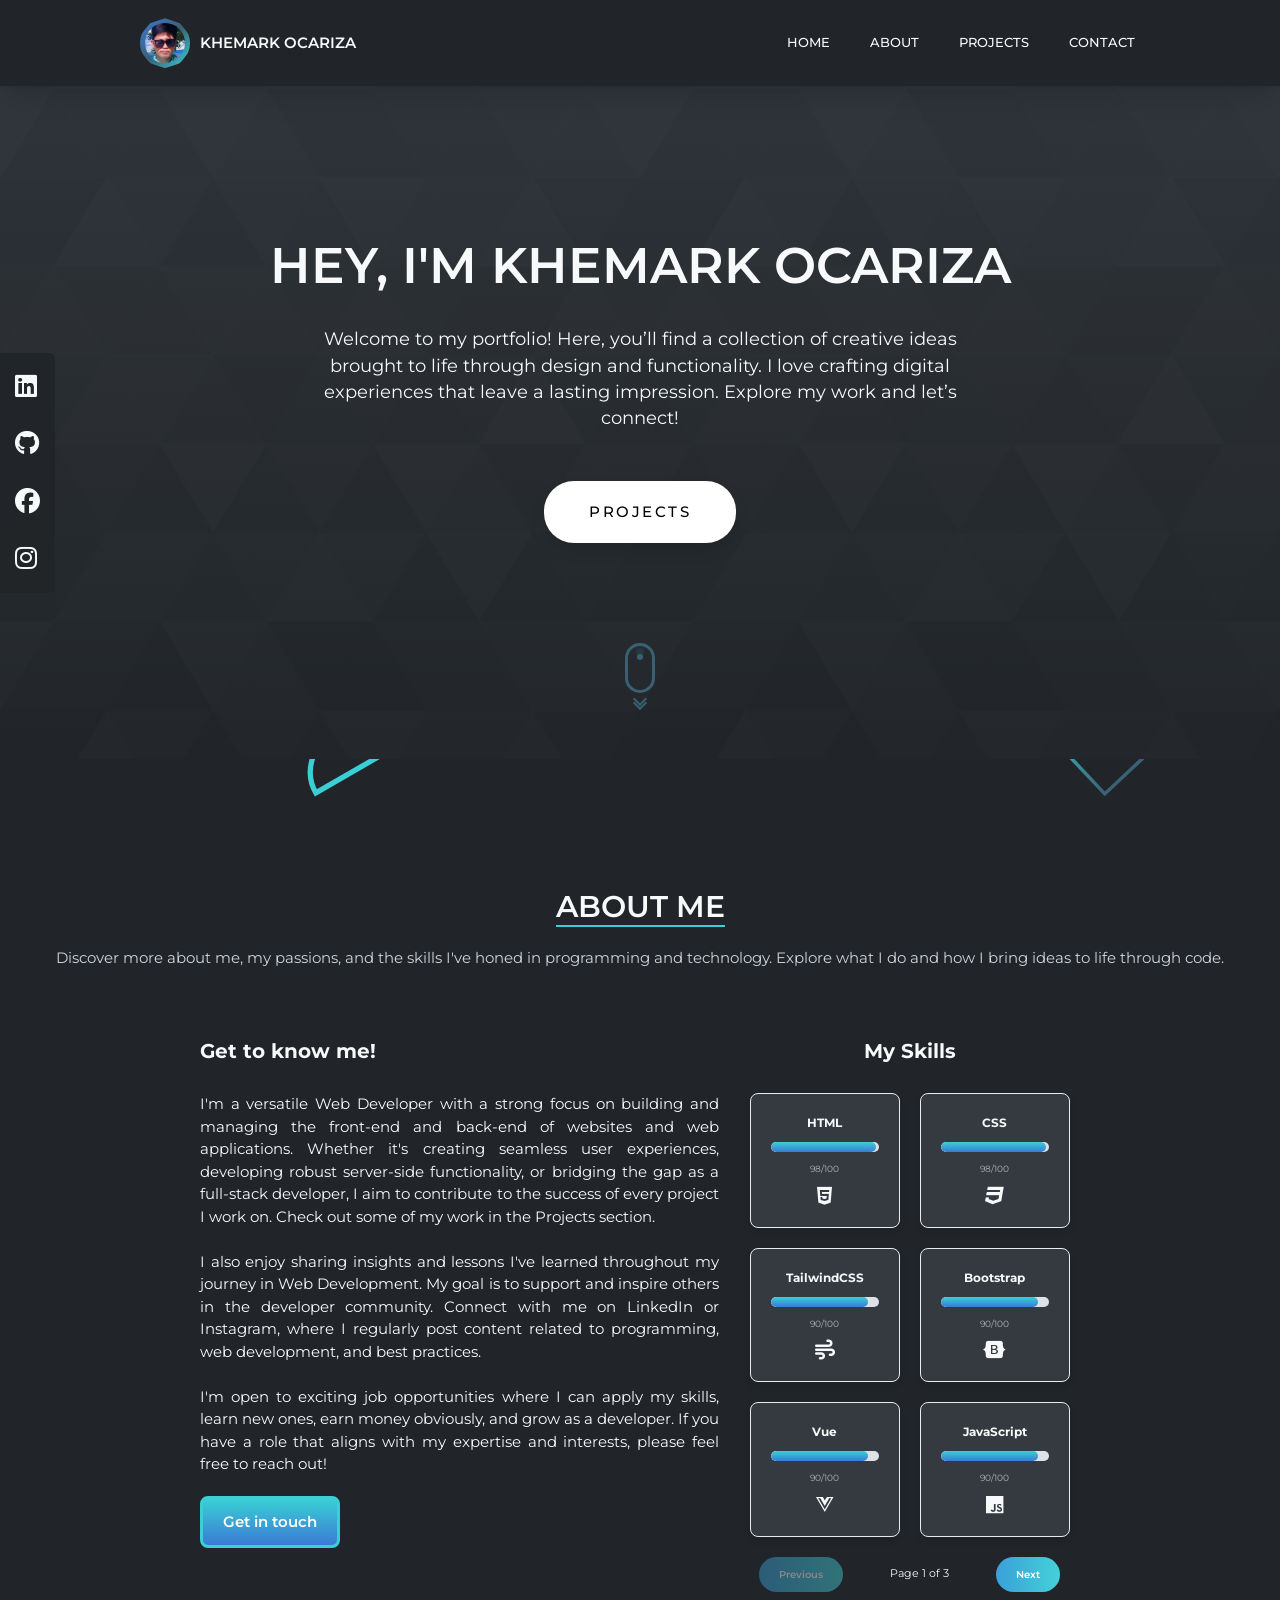
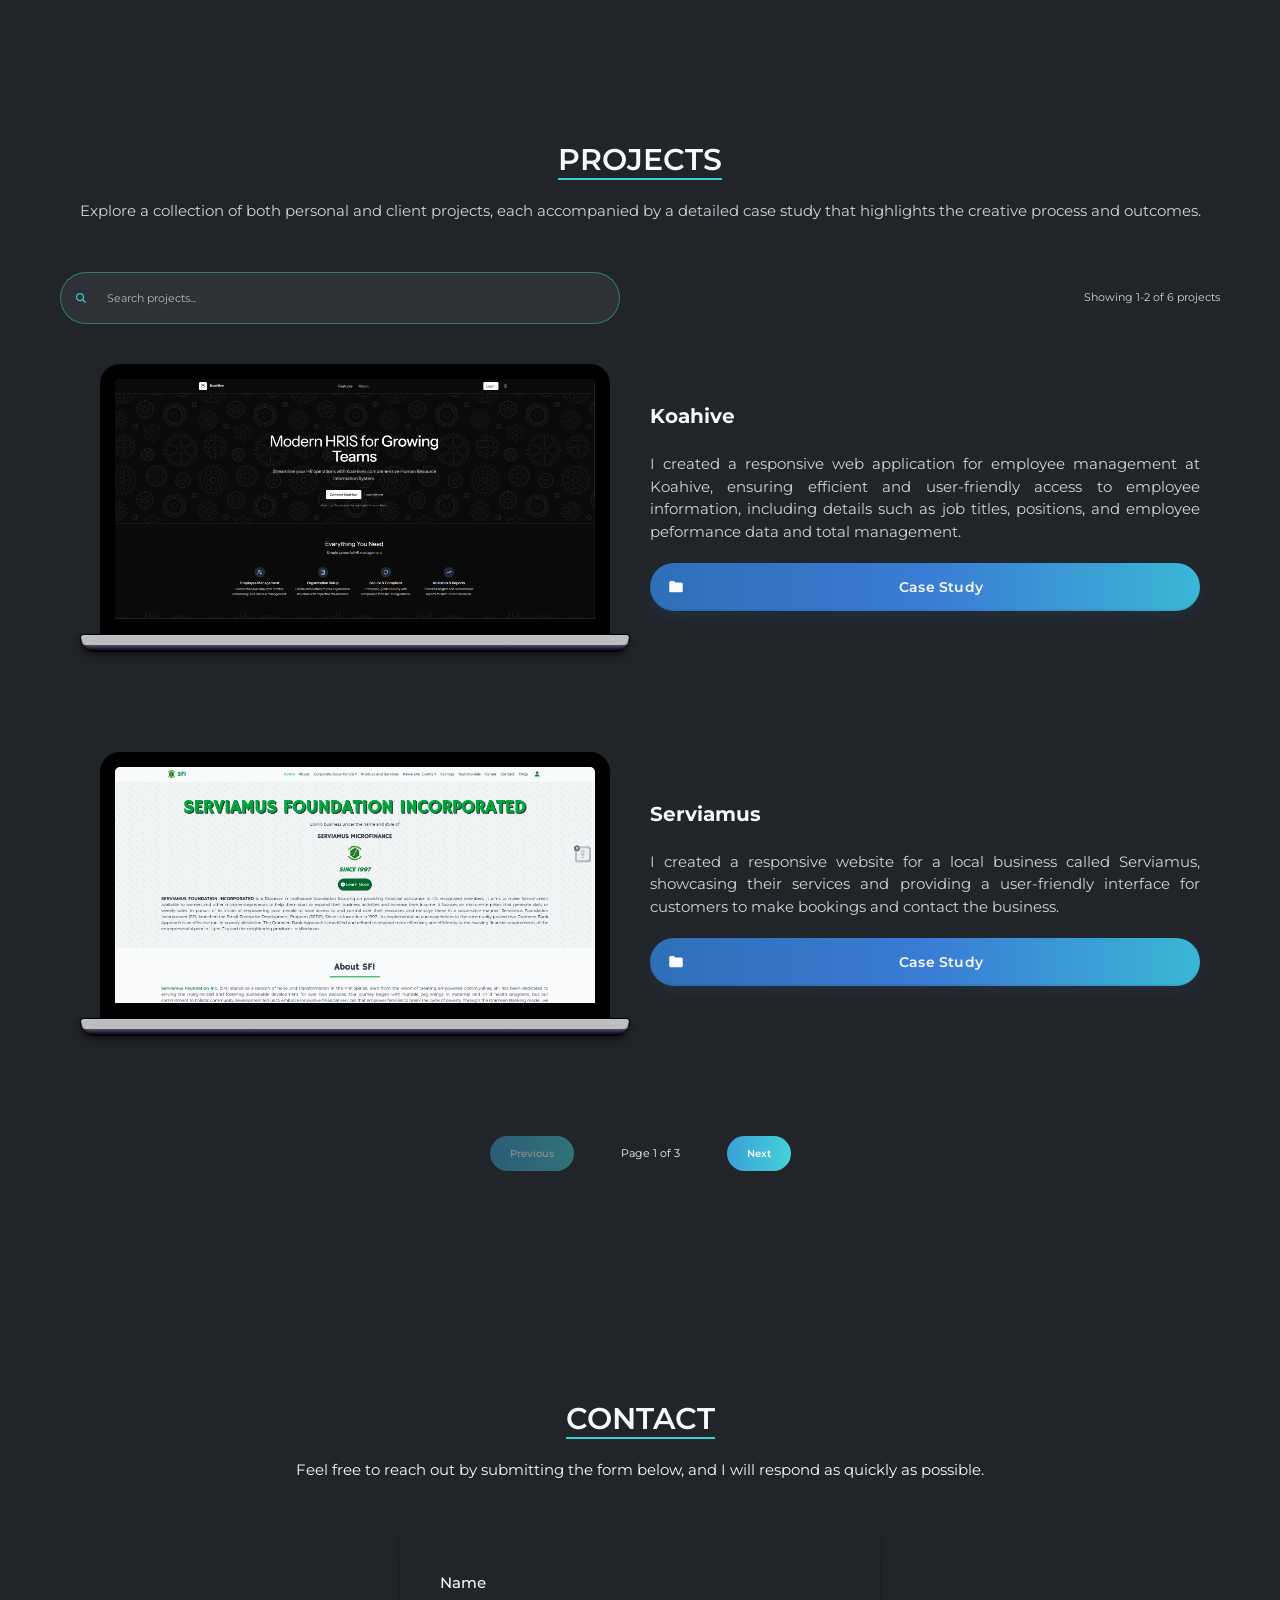
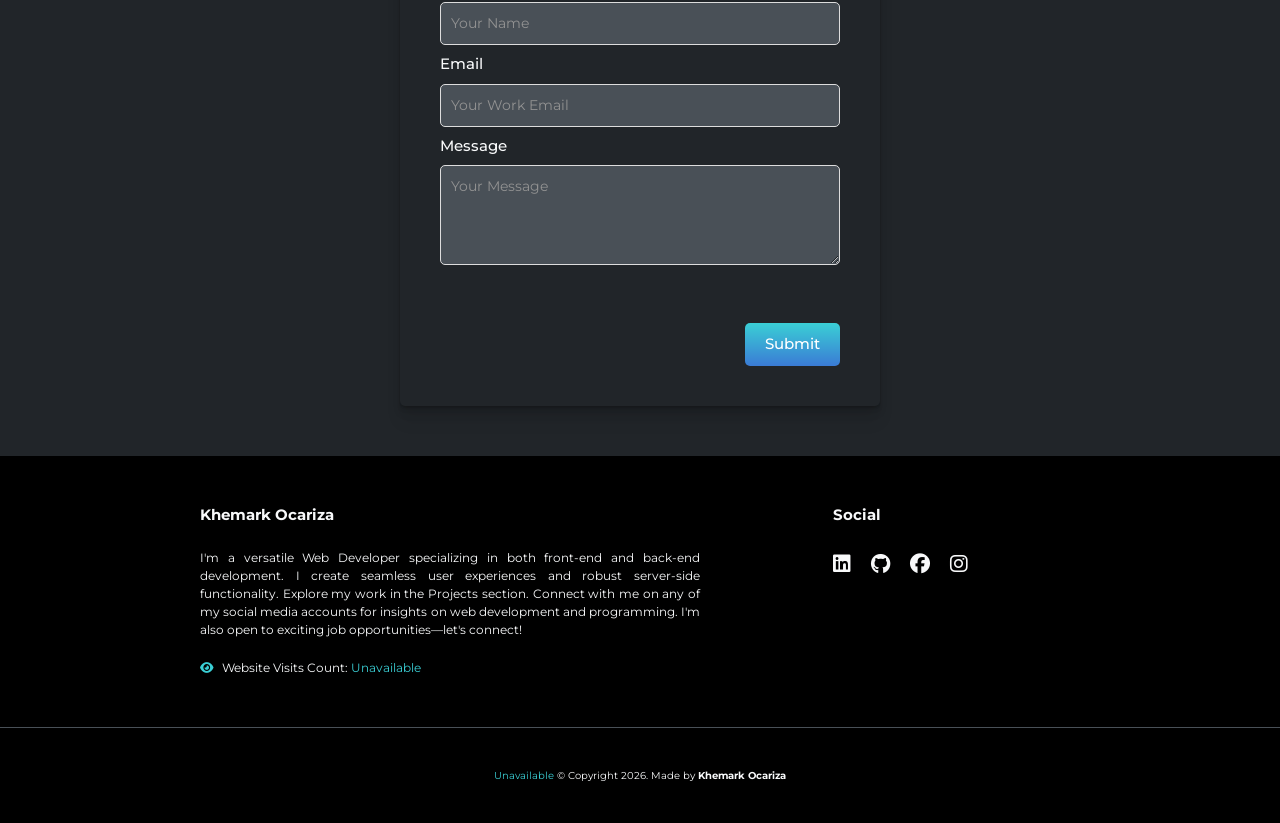
==== commit 1ba0b184: "Fix script closure in index.html to ensure proper execution of inline scripts" ====
--- a/index.html
+++ b/index.html
@@ -394,6 +394,7 @@
         (function () { const el = document.getElementById('release-version'); if (!el) return; const repoOwner = 'faithan'; const repoName = 'Coolfolio'; fetch(`https://api.github.com/repos/${repoOwner}/${repoName}/releases/latest`).then(r => { if (!r.ok) throw new Error('Failed'); return r.json() }).then(data => { el.textContent = data.tag_name || 'Unavailable' }).catch(() => { el.textContent = 'Unavailable' }); })();
         (function () { const el = document.getElementById('visit-count'); if (!el) return; fetch('https://visits.deno.dev/faithan-coolfolio').then(r => r.json()).then(d => { el.textContent = d.total }).catch(() => { el.textContent = 'Unavailable' }); })();
         (function () { const el = document.getElementById('current-year'); if (el) el.textContent = new Date().getFullYear(); })();
+    </script>
 
     <script>
         (function () {
